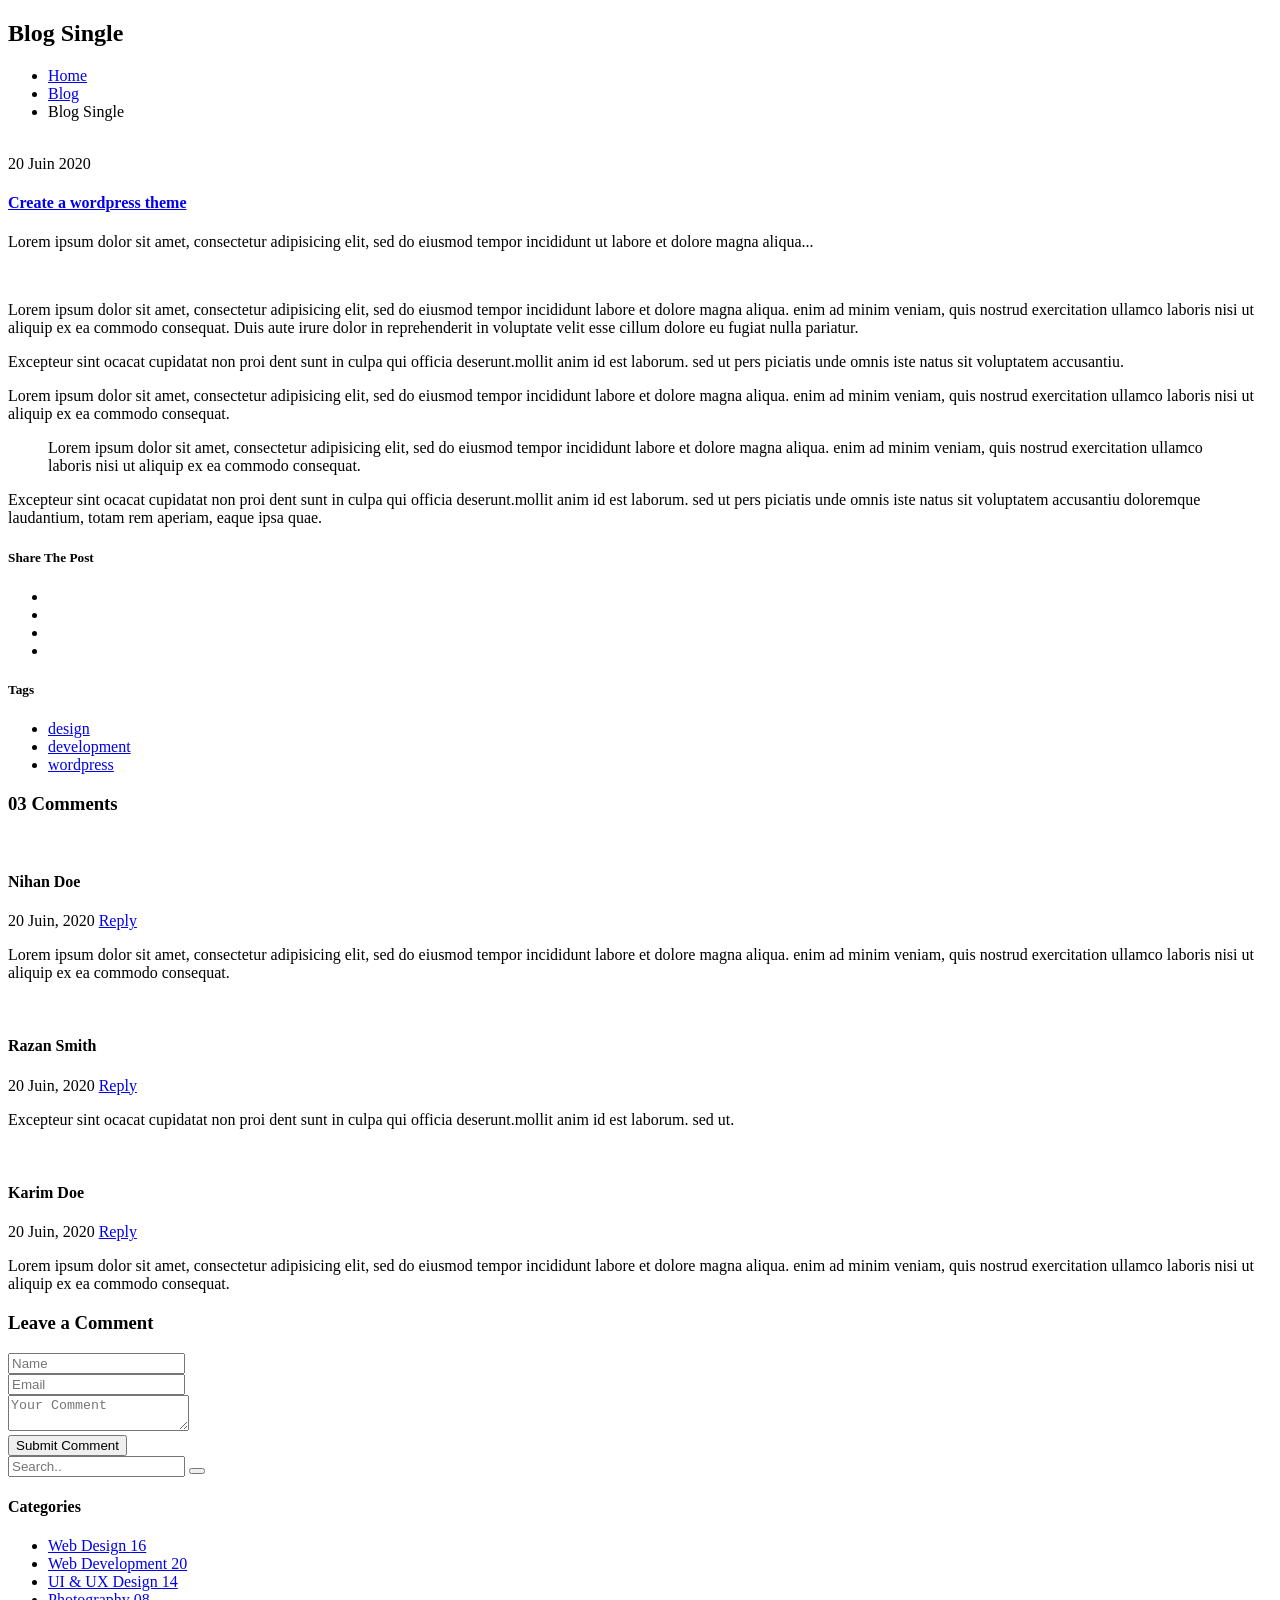
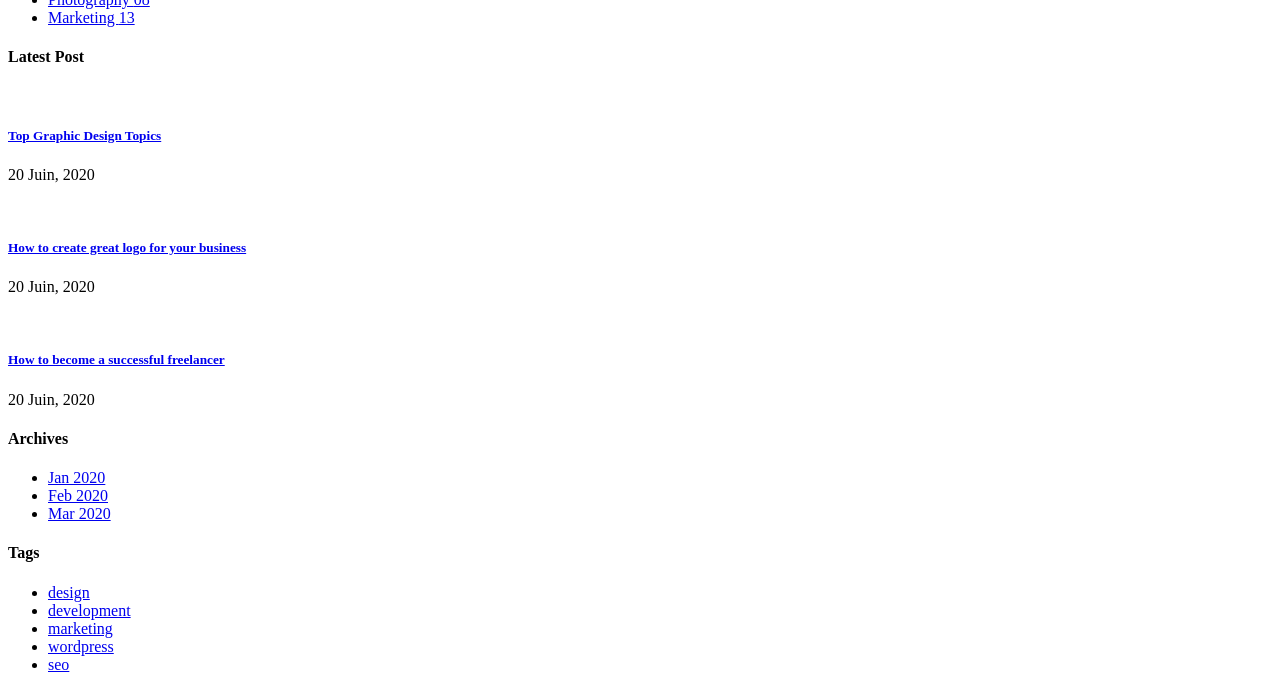
==== blog-single.html @ a95a56e6 "Add files via upload" ====
﻿<!DOCTYPE html>
<html lang="en">
    <head>
        <meta charset="utf-8">
        <meta http-equiv="X-UA-Compatible" content="IE=edge">
        <meta name="viewport" content="width=device-width, initial-scale=1">
        <meta name="description" content="Euzan - Creative Portfolio Template">
        <meta name="keywords" content="Html, Css, jQuery, JavaScript, Euzan, responsive, onepage, personal, Portfolio, design, creative, template">
        
        <!-- Title -->
        <title>Euzan - Creative Portfolio Template</title>
        <!-- Favicon --> 
        <link rel="icon" href="images/icon.png">
        <!-- Google Fonts -->
        <link rel="stylesheet" href="css?family=Open+Sans:400,600,700">
        <link rel="stylesheet" href="css-1?family=Poppins:400,500,600,700,800">
                
        <!-- Font Awesome Css -->
        <link rel="stylesheet" href="css%20%281%29/vendor/font-awesome.min.css">
		<!-- Flaticon -->
        <link rel="stylesheet" href="fonts/flaticon.css">
        <!-- Bootstrap 4 Css -->
        <link rel="stylesheet" href="css%20%281%29/vendor/bootstrap.min.css">
        <!-- Main Style Css -->
        <link rel="stylesheet" href="css%20%281%29/main/homepages.css">
		<!-- Blog Details Style Css -->
        <link rel="stylesheet" href="css%20%281%29/main/blogdetails.css">
        
        <!--[if lt IE 9]>
        <script src="js/html5shiv.min.js"></script>
        <script src="js/respond.min.js"></script>
        <![endif]-->
       
    </head>
    <body>
        
        <!-- ========== Start Loading ========== -->
        
        <div class="preloader">
            <div class="loading-inner"></div>
        </div>

        <!-- ========== End Loading ========== -->
        
        <!-- ========== Start Page Title ========== -->

        <div class="page-title" id="page-title">
		    <div class="overlay">
				<div class="container">
					<div class="content">
						<h2>Blog Single</h2>
						<ul class="list-unstyled">
							<li><a href="index.html">Home</a></li>
							<li class="two"><a href="blog.html">Blog</a></li>
							<li>Blog Single</li>
						</ul>
					</div>
				</div>
			</div>
        </div>

        <!-- ========== End Page Title ========== -->
		
		<!-- ========== Start Blog single ========== -->
        
        <div class="blog" id="blog">
            <div class="container">
				<div class="row">
					<div class="col-lg-8 col-sm-12">
						<div class="blog-single">
							<div class="post">
								<!-- Post Image -->
								<div class="post-img">
									<img src="images/blog/1.jpg" class="img-fluid" alt="">
								</div>
								<!-- Post Content -->
								<div class="post-content">
									<div class="post-date">20 Juin 2020</div>
									<div class="post-title">
										<a href="blog-single.html" target="_blank"><h4>Create a wordpress theme</h4></a>
									</div>
									<div class="post-text">
										<p>Lorem ipsum dolor sit amet, consectetur adipisicing elit, sed do eiusmod tempor incididunt ut labore et dolore magna aliqua...</p>
									</div>
									<div class="more-details">
										<div class="row">
											<div class="col-sm-6 col-xs-12">
												<div class="image">
													<img src="images/blog/5.jpg" class="img-fluid" alt="">
												</div>
											</div>
											<div class="col-sm-6 col-xs-12">
												<p>Lorem ipsum dolor sit amet, consectetur adipisicing elit, sed do eiusmod tempor incididunt labore et dolore magna aliqua. enim ad minim veniam, quis nostrud exercitation ullamco laboris nisi ut aliquip ex ea commodo consequat. Duis aute irure dolor in reprehenderit in voluptate velit esse cillum dolore eu fugiat nulla pariatur.</p>
												<p>Excepteur sint ocacat cupidatat non proi dent sunt in culpa qui officia deserunt.mollit anim id est laborum. sed ut pers piciatis unde omnis iste natus sit voluptatem accusantiu.</p>
											</div>
										</div>
										<p>Lorem ipsum dolor sit amet, consectetur adipisicing elit, sed do eiusmod tempor incididunt labore et dolore magna aliqua. enim ad minim veniam, quis nostrud exercitation ullamco laboris nisi ut aliquip ex ea commodo consequat.</p>
										<blockquote>
											<i class="fa fa-quote-right"></i>
											<p>Lorem ipsum dolor sit amet, consectetur adipisicing elit, sed do eiusmod tempor incididunt labore et dolore magna aliqua. enim ad minim veniam, quis nostrud exercitation ullamco laboris nisi ut aliquip ex ea commodo consequat.</p>
										</blockquote>
										<p>Excepteur sint ocacat cupidatat non proi dent sunt in culpa qui officia deserunt.mollit anim id est laborum. sed ut pers piciatis unde omnis iste natus sit voluptatem accusantiu doloremque laudantium, totam rem aperiam, eaque ipsa quae.</p>
									</div>
									<div class="post-footer">
										<div class="post-share">
											<h5>Share The Post</h5>
											<ul class="list-unstyled social-media">
												<li><a href="#"><i class="fa fa-facebook"></i></a></li>
												<li><a href="#"><i class="fa fa-twitter"></i></a></li>
												<li><a href="#"><i class="fa fa-google-plus"></i></a></li>
												<li><a href="#"><i class="fa fa-behance"></i></a></li>
											</ul>
										</div>
										<div class="post-tags">
											<h5>Tags</h5>
											<ul class="tags-list list-unstyled">
												<li>
													<a href="#">design</a>
												</li>
												<li>
													<a href="#">development</a>
												</li>
												<li>
													<a href="#">wordpress</a>
												</li>
											</ul>
										</div>
									</div>
									<div class="post-comments">
										<h3>03 Comments</h3>
										<div class="post-comment">
											<div class="row">
												<div class="col-sm-2">
													<div class="comment-image">
														<img src="images/comments/1.jpg" class="img-fluid" alt="">
													</div>
												</div>
												<div class="col-sm-10">
													<h4>Nihan Doe</h4>
													<span>20 Juin, 2020</span>
													<a class="reply-btn" href="#"><i class="fa fa-reply"></i>Reply</a>
													<p>Lorem ipsum dolor sit amet, consectetur adipisicing elit, sed do eiusmod tempor incididunt labore et dolore magna aliqua. enim ad minim veniam, quis nostrud exercitation ullamco laboris nisi ut aliquip ex ea commodo consequat.</p>
												</div>
											</div>
										</div>
										<div class="post-comment reply">
											<div class="row">
												<div class="col-sm-2">
													<div class="comment-image">
														<img src="images/comments/2.jpg" class="img-fluid" alt="">
													</div>
												</div>
												<div class="col-sm-10">
													<h4>Razan Smith</h4>
													<span>20 Juin, 2020</span>
													<a class="reply-btn" href="#"><i class="fa fa-reply"></i>Reply</a>
													<p>Excepteur sint ocacat cupidatat non proi dent sunt in culpa qui officia deserunt.mollit anim id est laborum. sed ut.</p>
												</div>
											</div>
										</div>
										<div class="post-comment">
											<div class="row">
												<div class="col-sm-2">
													<div class="comment-image">
														<img src="images/comments/3.jpg" class="img-fluid" alt="">
													</div>
												</div>
												<div class="col-sm-10">
													<h4>Karim Doe</h4>
													<span>20 Juin, 2020</span>
													<a class="reply-btn" href="#"><i class="fa fa-reply"></i>Reply</a>
													<p>Lorem ipsum dolor sit amet, consectetur adipisicing elit, sed do eiusmod tempor incididunt labore et dolore magna aliqua. enim ad minim veniam, quis nostrud exercitation ullamco laboris nisi ut aliquip ex ea commodo consequat.</p>
												</div>
											</div>
										</div>
									</div>
									<div class="post-form">
										<h3>Leave a Comment</h3>
										<form action="#" method="post">
											<div class="row">
												<div class="col-sm-6 col-xs-12">
													<div class="form-group">
														<input type="text" class="form-control" name="name" placeholder="Name" required="">
													</div>
												</div>
												<div class="col-sm-6 col-xs-12">
													<div class="form-group">
														<input type="email" class="form-control" name="email" placeholder="Email" required="">
													</div>
												</div>
												<div class="col-sm-12 col-xs-12">
													<div class="form-group">
														<textarea class="form-control" name="message" placeholder="Your Comment" required=""></textarea>
													</div>
												</div>
												<div class="col-sm-12 col-xs-12">
													<button class="main-btn" type="submit" name="comment">Submit Comment</button>
												</div>
											</div>
										</form>
									</div>
								</div>
							</div>
						</div>
					</div>
					<div class="col-lg-4 col-sm-12">
						<div class="blog-sidebar">
							<div class="sidebar-search">
								<form action="#" method="post">
									<div class="form-group">
										<input type="search" class="form-control" name="search-field" placeholder="Search.." required="">
										<button class="search-btn" type="submit"><i class="fa fa-search"></i></button>
									</div>
								</form>
							</div>
							<div class="sidebar-categories">
								<h4>Categories</h4>
								<ul class="categories-list list-unstyled">
									<li>
										<a href="#">Web Design <span>16</span></a>
									</li>
									<li>
										<a href="#">Web Development <span>20</span></a>
									</li>
									<li>
										<a href="#">UI &amp; UX Design <span>14</span></a>
									</li>
									<li>
										<a href="#">Photography <span>08</span></a>
									</li>
									<li>
										<a href="#">Marketing <span>13</span></a>
									</li>
								</ul>
							</div>
							<div class="sidebar-posts">
								<h4>Latest Post</h4>
								<div class="post-inner">
									<div class="post-image">
										<img class="img-fluid" src="images/blog/2.jpg" alt="">
									</div>
									<div class="post-info">
										<h5><a href="#">Top Graphic Design Topics</a></h5>
										<p>20 Juin, 2020</p>
									</div>
								</div>
								<div class="post-inner">
									<div class="post-image">
										<img class="img-fluid" src="images/blog/3.jpg" alt="">
									</div>
									<div class="post-info">
										<h5><a href="#">How to create great logo for your business</a></h5>
										<p>20 Juin, 2020</p>
									</div>
								</div>
								<div class="post-inner">
									<div class="post-image">
										<img class="img-fluid" src="images/blog/4.jpg" alt="">
									</div>
									<div class="post-info">
										<h5><a href="#">How to become a successful freelancer</a></h5>
										<p>20 Juin, 2020</p>
									</div>
								</div>
							</div>
							<div class="sidebar-archives">
								<h4>Archives</h4>
								<ul class="archives-list list-unstyled">
									<li>
										<a href="#">Jan 2020</a>
									</li>
									<li>
										<a href="#">Feb 2020</a>
									</li>
									<li>
										<a href="#">Mar 2020</a>
									</li>
								</ul>
							</div>
							<div class="sidebar-tags">
								<h4>Tags</h4>
								<ul class="tags-list list-unstyled">
									<li>
										<a href="#">design</a>
									</li>
									<li>
										<a href="#">development</a>
									</li>
									<li>
										<a href="#">marketing</a>
									</li>
									<li>
										<a href="#">wordpress</a>
									</li>
									<li>
										<a href="#">seo</a>
									</li>
								</ul>
							</div>
						</div>
					</div>
				</div>
            </div>
        </div>
        
        <!-- ========== End Blog single ========== -->
        
        <!-- ========== Js ========== -->

        <!-- jQuery -->
        <script src="js/jquery-3.2.1.min.js"></script>
        <!-- Popper Js  -->
    	<script src="js/popper.min.js"></script>
        <!-- Bootstrap 4 Js -->
        <script src="js/bootstrap.min.js"></script>
        <!-- Custom Js -->
        <script src="js/custom.js"></script>
    </body>
</html>
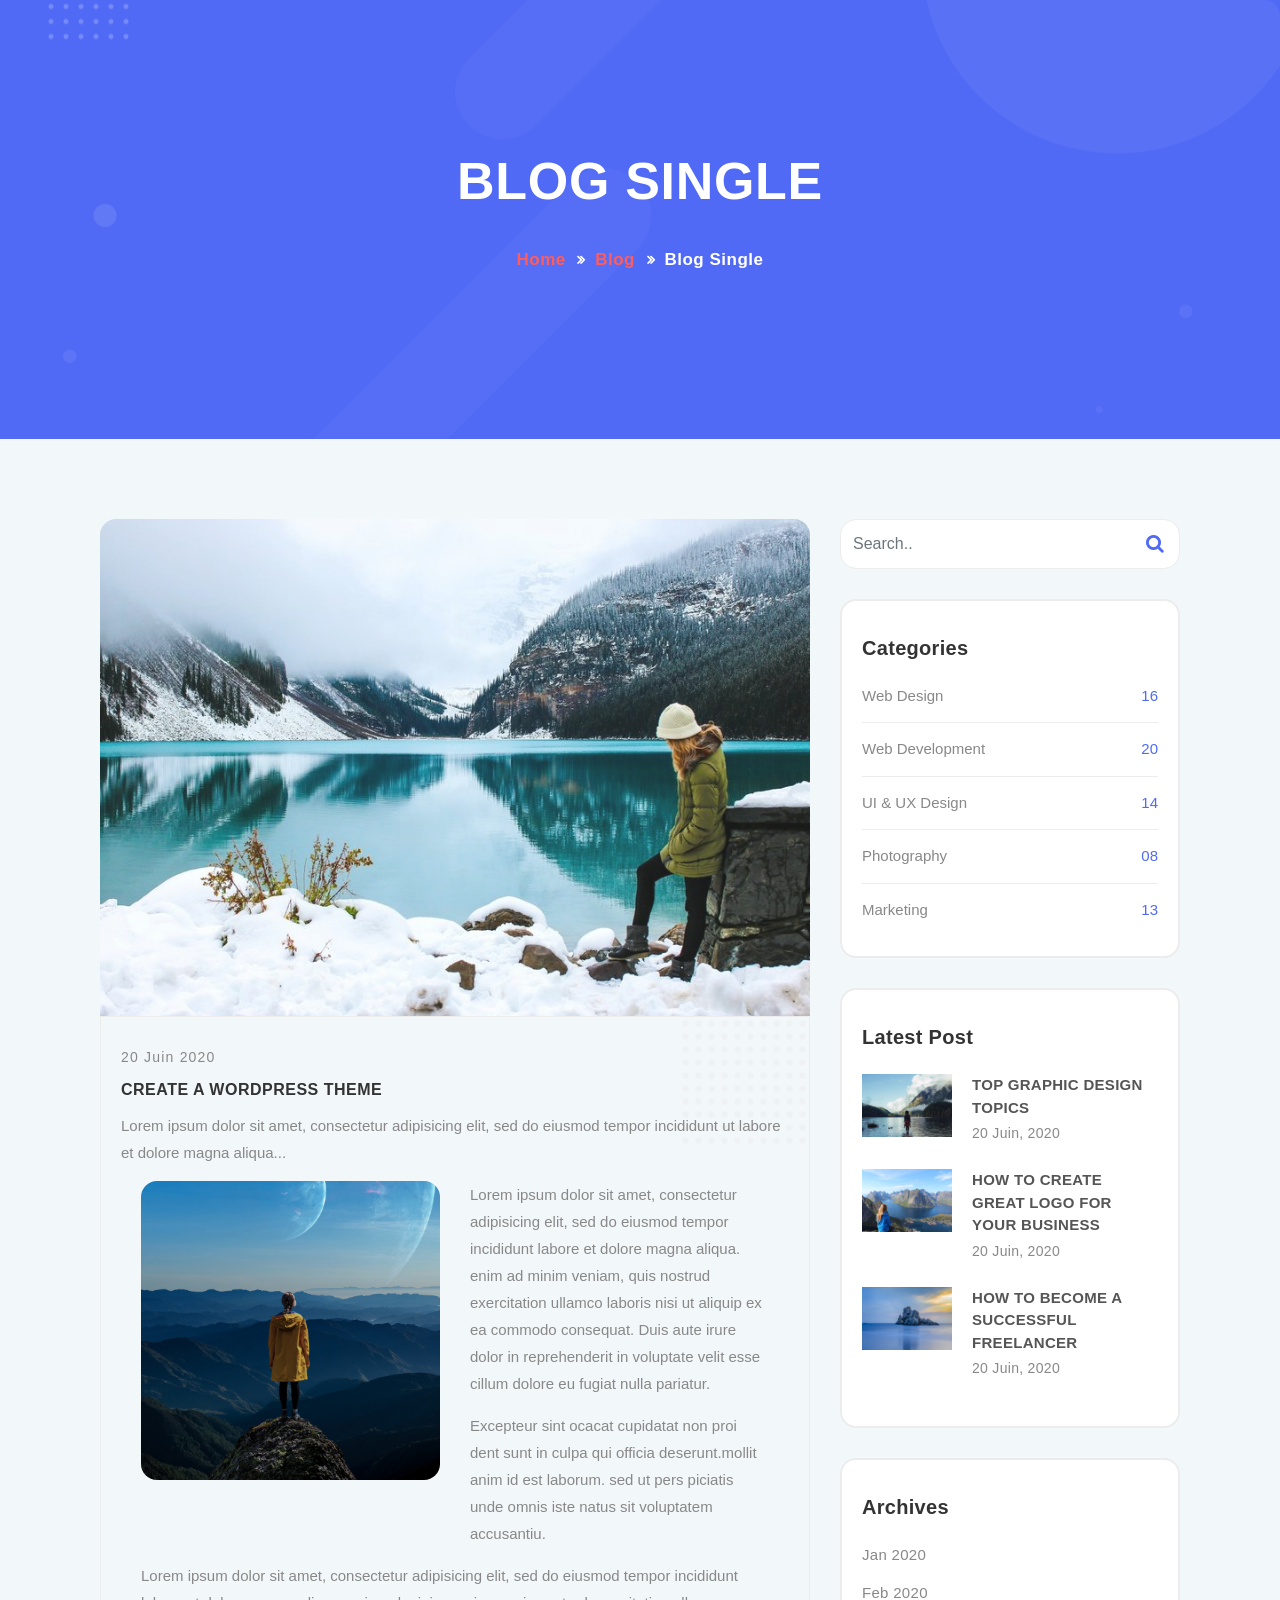
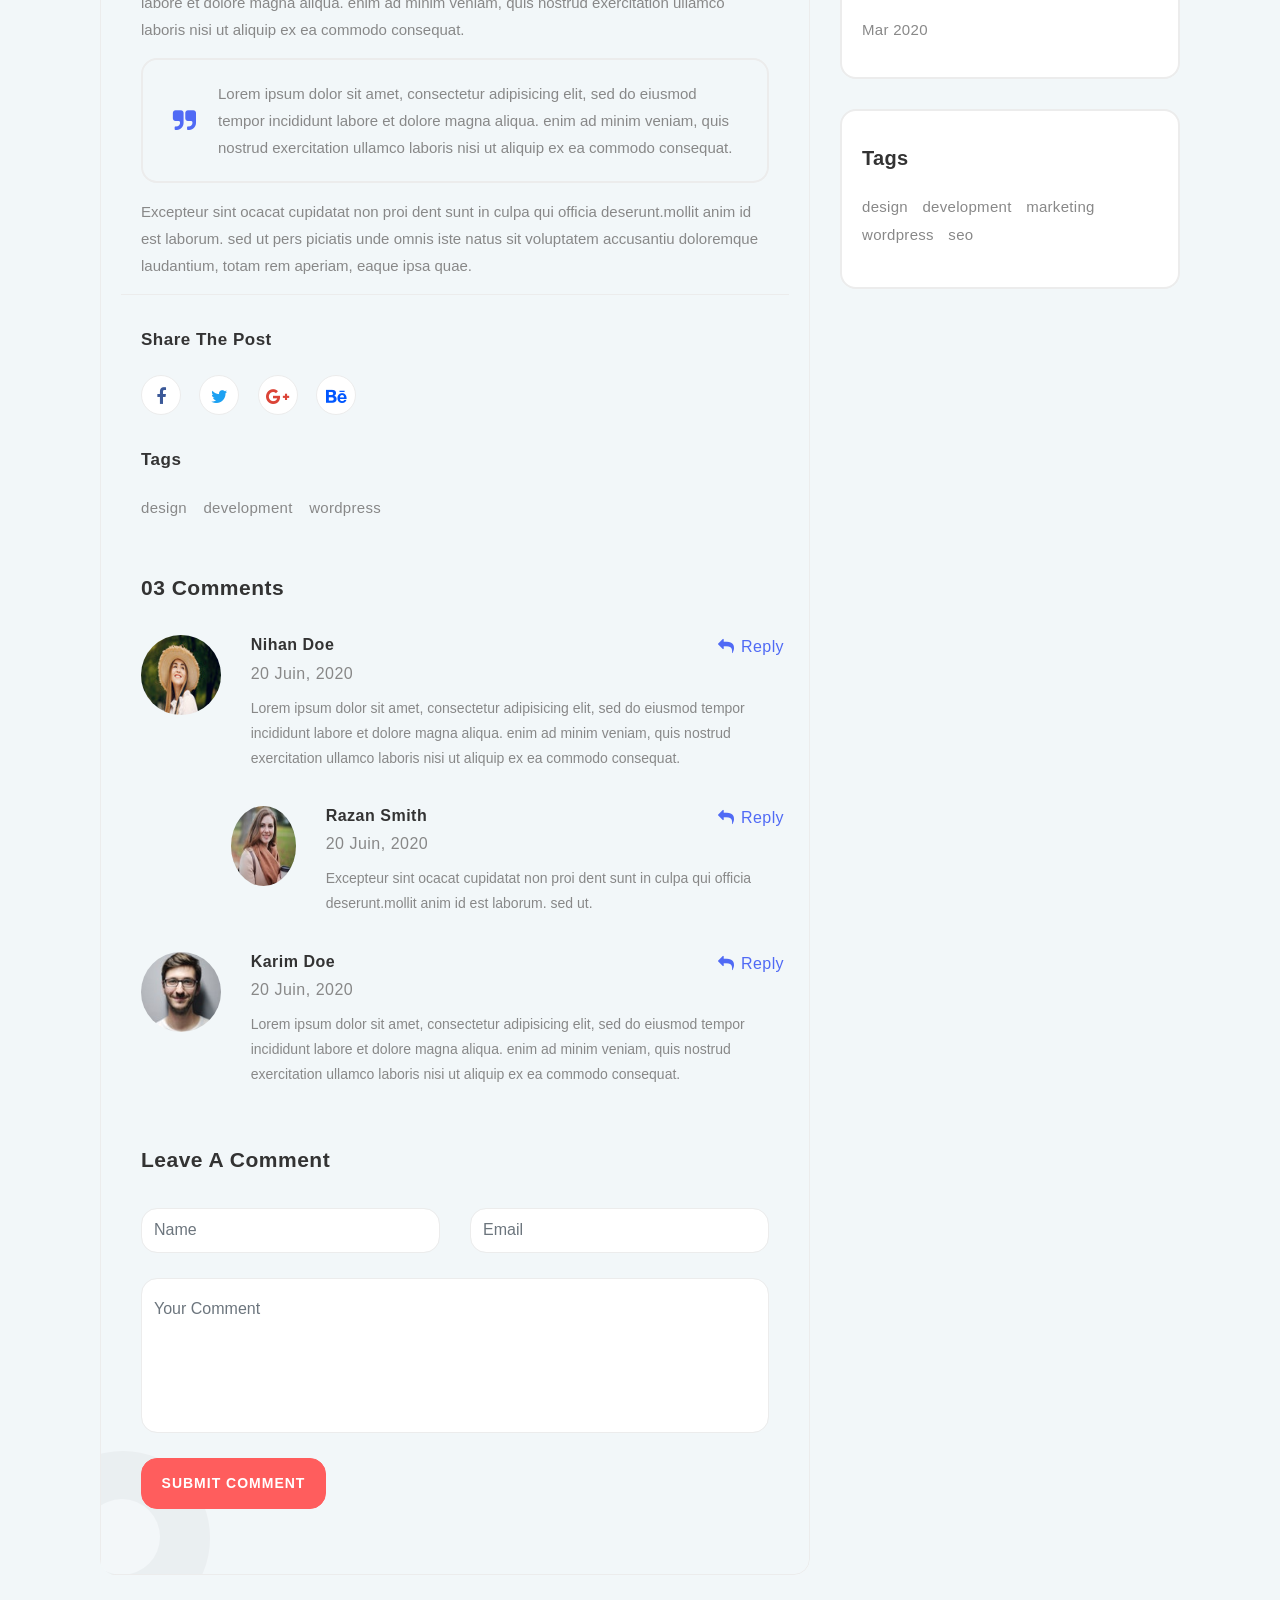
==== commit 9d6ed183: "Standardize CSS folder names and update HTML stylesheet paths Agent-Logs-Url: https://github.com/Ina" ====
--- a/blog-single.html
+++ b/blog-single.html
@@ -12,19 +12,19 @@
         <!-- Favicon --> 
         <link rel="icon" href="images/icon.png">
         <!-- Google Fonts -->
-        <link rel="stylesheet" href="css?family=Open+Sans:400,600,700">
-        <link rel="stylesheet" href="css-1?family=Poppins:400,500,600,700,800">
+        <link rel="stylesheet" href="css/open-sans.css">
+        <link rel="stylesheet" href="css/poppins.css">
                 
         <!-- Font Awesome Css -->
-        <link rel="stylesheet" href="css%20%281%29/vendor/font-awesome.min.css">
+        <link rel="stylesheet" href="css/vendor/font-awesome.min.css">
 		<!-- Flaticon -->
         <link rel="stylesheet" href="fonts/flaticon.css">
         <!-- Bootstrap 4 Css -->
-        <link rel="stylesheet" href="css%20%281%29/vendor/bootstrap.min.css">
+        <link rel="stylesheet" href="css/vendor/bootstrap.min.css">
         <!-- Main Style Css -->
-        <link rel="stylesheet" href="css%20%281%29/main/homepages.css">
+        <link rel="stylesheet" href="css/main/homepages.css">
 		<!-- Blog Details Style Css -->
-        <link rel="stylesheet" href="css%20%281%29/main/blogdetails.css">
+        <link rel="stylesheet" href="css/main/blogdetails.css">
         
         <!--[if lt IE 9]>
         <script src="js/html5shiv.min.js"></script>
--- a/css/open-sans.css
+++ b/css/open-sans.css
@@ -0,0 +1,21 @@
+﻿@font-face {
+  font-family: 'Open Sans';
+  font-style: normal;
+  font-weight: 400;
+  font-stretch: normal;
+  src: url(s/opensans/v44/memSYaGs126MiZpBA-UvWbX2vVnXBbObj2OVZyOOSr4dVJWUgsjZ0B4gaVc.ttf) format('truetype');
+}
+@font-face {
+  font-family: 'Open Sans';
+  font-style: normal;
+  font-weight: 600;
+  font-stretch: normal;
+  src: url(s/opensans/v44/memSYaGs126MiZpBA-UvWbX2vVnXBbObj2OVZyOOSr4dVJWUgsgH1x4gaVc.ttf) format('truetype');
+}
+@font-face {
+  font-family: 'Open Sans';
+  font-style: normal;
+  font-weight: 700;
+  font-stretch: normal;
+  src: url(s/opensans/v44/memSYaGs126MiZpBA-UvWbX2vVnXBbObj2OVZyOOSr4dVJWUgsg-1x4gaVc.ttf) format('truetype');
+}
--- a/css/poppins.css
+++ b/css/poppins.css
@@ -0,0 +1,30 @@
+﻿@font-face {
+  font-family: 'Poppins';
+  font-style: normal;
+  font-weight: 400;
+  src: url(s/poppins/v24/pxiEyp8kv8JHgFVrJJfedw.ttf) format('truetype');
+}
+@font-face {
+  font-family: 'Poppins';
+  font-style: normal;
+  font-weight: 500;
+  src: url(s/poppins/v24/pxiByp8kv8JHgFVrLGT9Z1xlEA.ttf) format('truetype');
+}
+@font-face {
+  font-family: 'Poppins';
+  font-style: normal;
+  font-weight: 600;
+  src: url(s/poppins/v24/pxiByp8kv8JHgFVrLEj6Z1xlEA.ttf) format('truetype');
+}
+@font-face {
+  font-family: 'Poppins';
+  font-style: normal;
+  font-weight: 700;
+  src: url(s/poppins/v24/pxiByp8kv8JHgFVrLCz7Z1xlEA.ttf) format('truetype');
+}
+@font-face {
+  font-family: 'Poppins';
+  font-style: normal;
+  font-weight: 800;
+  src: url(s/poppins/v24/pxiByp8kv8JHgFVrLDD4Z1xlEA.ttf) format('truetype');
+}
--- a/fonts/flaticon.css
+++ b/fonts/flaticon.css
@@ -0,0 +1,50 @@
+	/*
+  	Flaticon icon font: Flaticon
+  	Creation date: 24/06/2020 13:53
+  	*/
+
+@font-face {
+  font-family: "Flaticon";
+  src: url("Flaticon.eot");
+  src: url("Flaticon-1.eot") format("embedded-opentype"),
+       url("Flaticon.woff2") format("woff2"),
+       url("Flaticon.woff") format("woff"),
+       url("Flaticon.ttf") format("truetype"),
+       url("Flaticon.svg") format("svg");
+  font-weight: normal;
+  font-style: normal;
+}
+
+@media screen and (-webkit-min-device-pixel-ratio:0) {
+  @font-face {
+    font-family: "Flaticon";
+    src: url("Flaticon.svg") format("svg");
+  }
+}
+
+[class^="flaticon-"]:before, [class*=" flaticon-"]:before,
+[class^="flaticon-"]:after, [class*=" flaticon-"]:after {   
+  font-family: Flaticon;
+        font-size: 20px;
+font-style: normal;
+margin-left: 20px;
+}
+
+.flaticon-idea:before { content: "\f100"; }
+.flaticon-coding:before { content: "\f101"; }
+.flaticon-analysis:before { content: "\f102"; }
+.flaticon-technical-support:before { content: "\f103"; }
+.flaticon-ux:before { content: "\f104"; }
+.flaticon-user-experience:before { content: "\f105"; }
+.flaticon-web:before { content: "\f106"; }
+.flaticon-homepage:before { content: "\f107"; }
+.flaticon-user:before { content: "\f108"; }
+.flaticon-leaf:before { content: "\f109"; }
+.flaticon-squares:before { content: "\f10a"; }
+.flaticon-blogging:before { content: "\f10b"; }
+.flaticon-headphones:before { content: "\f10c"; }
+.flaticon-coding-1:before { content: "\f10d"; }
+.flaticon-feedback:before { content: "\f10e"; }
+.flaticon-customer:before { content: "\f10f"; }
+.flaticon-time:before { content: "\f110"; }
+.flaticon-chat:before { content: "\f111"; }
--- a/css/main/homepages.css
+++ b/css/main/homepages.css
@@ -0,0 +1,2501 @@
+/*-----------------------------------------------------------------
+Template Name  : Euzan - Creative Portfolio Template
+Author         : HasnaaDesign
+Version        : 1.0
+Primary Use    : Personal, Porfolio
+-----------------------------------------------------------------*/
+/*-----------------------------------------------------------------
+Table Of Contents
+--------------------------------
+ 1. Global Styles
+ 2. Loading
+ 3. Navbar
+ 4. Home 
+ 5. About Me
+ 6. Services
+ 7. Fun Facts
+ 8. Pricing
+ 9. Testimonials
+ 10. Resume
+ 11. Skills
+ 12. Portfolio
+ 13. Blog
+ 14. Contact
+-----------------------------------------------------------------*/
+/* --------------------------------------
+   1. Global Styles
+-----------------------------------------*/
+* {
+  -webkit-transition: all .4s ease-in-out;
+  -moz-transition: all .4s ease-in-out;
+  -o-transition: all .4s ease-in-out;
+  -ms-transition: all .4s ease-in-out;
+  transition: all .4s ease-in-out;
+}
+
+*, *:after, *:before {
+  -webkit-box-sizing: border-box;
+  -moz-box-sizing: border-box;
+  box-sizing: border-box;
+}
+
+body {
+  font-family: 'Open Sans', sans-serif;
+  background-color: #f2f7f9;
+  overflow: hidden;
+}
+
+h1, h2, h3, h4, h5, h6 {
+  font-family: 'Poppins', sans-serif;
+  margin: 0;
+  padding: 0;
+}
+
+a,
+a:hover,
+a:focus,
+a:active {
+  color: #fff;
+  text-decoration: none;
+}
+
+/*=========== Typography ============*/
+h1 {
+  font-size: 60px;
+  font-weight: 800;
+}
+
+h2 {
+  font-size: 50px;
+  font-weight: 600;
+}
+
+h3 {
+  font-size: 30px;
+  font-weight: 600;
+}
+
+h4 {
+  font-size: 18px;
+  font-weight: 400;
+}
+
+h5 {
+  font-size: 16px;
+  font-weight: 400;
+}
+
+h6 {
+  font-size: 15px;
+  font-weight: 400;
+}
+
+/*=========== My Classes ============*/
+.container {
+  padding-left: 30px;
+  padding-right: 30px;
+}
+
+.no-padding {
+  padding: 0;
+}
+
+.main-content {
+  position: relative;
+  margin-left: 340px;
+  margin-right: 48px;
+  margin-top: 48px;
+  height: calc(100vh - 96px) !important;
+  overflow: hidden;
+  border-radius: 16px;
+}
+@media (min-width: 768px) and (max-width: 991.98px) {
+  .main-content {
+    margin-left: 15px;
+    margin-right: 15px;
+    margin-top: 15px;
+    height: calc(100vh - 101px) !important;
+  }
+}
+@media (max-width: 767.98px) {
+  .main-content {
+    margin-left: 15px;
+    margin-right: 15px;
+    margin-top: 15px;
+    height: calc(100vh - 101px) !important;
+  }
+}
+.main-content.push {
+  -webkit-transform: translateX(307px);
+  -mz-transform: translateX(307px);
+  -o-transform: translateX(307px);
+  -ms-transform: translateX(307px);
+  transform: translateX(307px);
+}
+
+.subpages {
+  overflow: hidden;
+  -webkit-perspective: 1500px;
+  -mz-perspective: 1500px;
+  -o-perspective: 1500px;
+  -ms-perspective: 1500px;
+  perspective: 1500px;
+  -webkit-backface-visibility: hidden;
+  -mz-backface-visibility: hidden;
+  -o-backface-visibility: hidden;
+  -ms-backface-visibility: hidden;
+  backface-visibility: hidden;
+}
+
+.pt-page {
+  position: absolute;
+  top: auto;
+  left: 0;
+  right: 0;
+  width: 100%;
+  height: 0;
+  opacity: 0;
+  padding: 0;
+  margin: 0 auto;
+  overflow: auto !important;
+  visibility: hidden;
+  -webkit-transform: translate3d(0, 0, 0);
+  -mz-transform: translate3d(0, 0, 0);
+  -o-transform: translate3d(0, 0, 0);
+  -ms-transform: translate3d(0, 0, 0);
+  transform: translate3d(0, 0, 0);
+  overflow: -moz-scrollbars-none;
+  -ms-overflow-style: none;
+}
+
+.no-js .pt-page {
+  position: relative;
+}
+
+.pt-page-content {
+  position: absolute;
+  width: 100%;
+}
+
+.pt-page-current,
+.no-js .pt-page {
+  visibility: visible;
+  z-index: 90;
+  opacity: 1;
+  overflow: visible;
+  height: calc(100vh - 96px);
+}
+@media (min-width: 768px) and (max-width: 991.98px) {
+  .pt-page-current,
+  .no-js .pt-page {
+    height: calc(100vh - 101px) !important;
+  }
+}
+@media (max-width: 767.98px) {
+  .pt-page-current,
+  .no-js .pt-page {
+    height: calc(100vh - 101px) !important;
+  }
+}
+
+.pt-page.pt-page-current {
+  display: block;
+}
+
+.no-js .pt-page * {
+  height: 100%;
+}
+
+.area-bg {
+  background: #fff;
+}
+
+.area-bg::-webkit-scrollbar {
+  width: 5px;
+  height: 15px;
+}
+
+.area-bg::-webkit-scrollbar-track {
+  border-radius: 20px;
+}
+
+.area-bg::-webkit-scrollbar-thumb {
+  border-radius: 10px;
+  background: #ff5d5d;
+}
+
+.bg-bubbles {
+  position: absolute;
+  top: 0;
+  left: 0;
+  width: 100%;
+  height: 100%;
+  z-index: -1;
+}
+@media (max-width: 767.98px) {
+  .bg-bubbles {
+    display: none;
+  }
+}
+.bg-bubbles li {
+  position: absolute;
+  list-style: none;
+  display: block;
+  width: 80px;
+  height: 80px;
+  background-color: rgba(88, 113, 245, 0.07);
+  bottom: -320px;
+  -webkit-animation: square 50s infinite;
+  animation: square 50s infinite;
+  -webkit-transition-timing-function: linear;
+  transition-timing-function: linear;
+  border-radius: 16px;
+}
+.bg-bubbles li:nth-child(1) {
+  left: 10%;
+}
+.bg-bubbles li:nth-child(2) {
+  left: 20%;
+  width: 160px;
+  height: 160px;
+  -webkit-animation-delay: 2s;
+  animation-delay: 2s;
+  -webkit-animation-duration: 34s;
+  animation-duration: 34s;
+}
+.bg-bubbles li:nth-child(3) {
+  left: 25%;
+  -webkit-animation-delay: 4s;
+  animation-delay: 4s;
+}
+.bg-bubbles li:nth-child(4) {
+  left: 40%;
+  width: 120px;
+  height: 120px;
+  -webkit-animation-duration: 44s;
+  animation-duration: 44s;
+}
+.bg-bubbles li:nth-child(5) {
+  left: 70%;
+}
+.bg-bubbles li:nth-child(6) {
+  left: 80%;
+  width: 240px;
+  height: 240px;
+  -webkit-animation-delay: 3s;
+  animation-delay: 3s;
+}
+.bg-bubbles li:nth-child(7) {
+  left: 32%;
+  width: 320px;
+  height: 320px;
+  -webkit-animation-delay: 7s;
+  animation-delay: 7s;
+}
+.bg-bubbles li:nth-child(8) {
+  left: 55%;
+  width: 40px;
+  height: 40px;
+  -webkit-animation-delay: 15s;
+  animation-delay: 15s;
+  -webkit-animation-duration: 80s;
+  animation-duration: 80s;
+}
+.bg-bubbles li:nth-child(9) {
+  left: 25%;
+  width: 20px;
+  height: 20px;
+  -webkit-animation-delay: 2s;
+  animation-delay: 2s;
+  -webkit-animation-duration: 80s;
+  animation-duration: 80s;
+}
+.bg-bubbles li .bg-bubbles li:nth-child(10) {
+  left: 90%;
+  width: 320px;
+  height: 320px;
+  -webkit-animation-delay: 22s;
+  animation-delay: 22s;
+}
+
+@-webkit-keyframes square {
+  0% {
+    -webkit-transform: translateY(0);
+    transform: translateY(0);
+  }
+  100% {
+    -webkit-transform: translateY(-1500px) rotate(600deg);
+    transform: translateY(-1500px) rotate(600deg);
+  }
+}
+@keyframes square {
+  0% {
+    -webkit-transform: translateY(0);
+    transform: translateY(0);
+  }
+  100% {
+    -webkit-transform: translateY(-1500px) rotate(600deg);
+    transform: translateY(-1500px) rotate(600deg);
+  }
+}
+.main-btn {
+  position: relative;
+  display: inline-block;
+  min-width: 174px;
+  color: #fff;
+  padding: 14px 0;
+  font-size: 14px;
+  font-weight: 600;
+  text-transform: uppercase;
+  letter-spacing: 1px;
+  text-align: center;
+  background: #ff5d5d;
+  border: 1px solid #ff5d5d;
+  border-radius: 16px;
+  outline: none;
+  -webkit-transition: all 0.4s ease-in-out;
+  -moz-transition: all 0.4s ease-in-out;
+  -ms-transition: all 0.4s ease-in-out;
+  -o-transition: all 0.4s ease-in-out;
+  transition: all 0.4s ease-in-out;
+}
+.main-btn:hover {
+  color: #fff;
+  background: #fb4b4b;
+  border: 1px solid #fb4b4b;
+}
+
+.custom-btn {
+  background: transparent;
+  border: 1px solid #fff;
+}
+
+.main-title {
+  margin-bottom: 75px;
+}
+.main-title h2 {
+  background-color: #506af5;
+  position: relative;
+  display: inline-block;
+  color: #fff;
+  font-weight: 800;
+  font-size: 35px;
+  line-height: 1;
+  letter-spacing: .7px;
+  border-radius: 0 6px;
+  text-transform: uppercase;
+}
+@media (max-width: 399.98px) {
+  .main-title h2 {
+    font-size: 25px;
+  }
+}
+.main-title h2:after, .main-title h2:before {
+  content: '';
+  display: block;
+  position: absolute;
+  bottom: -50%;
+  transform: translateY(-25%);
+  width: 30px;
+  height: 100%;
+  background-color: #8093f8;
+  pointer-events: none;
+}
+.main-title h2:after {
+  right: -18px;
+  z-index: -1;
+}
+.main-title h2:before {
+  bottom: auto;
+  top: -50%;
+  left: -15px;
+  transform: translateY(25%);
+  z-index: -1;
+}
+.main-title h2 span {
+  display: inline-block;
+  position: relative;
+  padding: 8px 25px;
+  text-decoration: none;
+}
+.main-title h2 span:after, .main-title h2 span:before {
+  content: " ";
+  display: block;
+  position: absolute;
+  width: 0;
+  height: 0;
+  bottom: -13px;
+  left: 1px;
+  pointer-events: none;
+  -webkit-mask: none;
+}
+.main-title h2 span:before {
+  bottom: auto;
+  top: -24%;
+  border-bottom: 12px solid #1639f2;
+  border-left: 14px solid transparent;
+}
+.main-title h2 span:after {
+  left: auto;
+  right: 0;
+  border-top: 13px solid #1639f2;
+  border-right: 13px solid transparent;
+}
+.main-title h3 {
+  position: relative;
+  display: inline-block;
+  color: #111;
+  font-size: 25px;
+  font-weight: 800;
+  letter-spacing: .4px;
+}
+@media (max-width: 399.98px) {
+  .main-title h3 {
+    font-size: 22px;
+  }
+}
+.main-title h3:before {
+  content: "";
+  position: absolute;
+  bottom: -12px;
+  left: 0;
+  width: 100%;
+  height: 1px;
+  background: transparent linear-gradient(to right, transparent, #506af5, transparent) repeat scroll 0 0;
+}
+.main-title h3:after {
+  content: '';
+  position: absolute;
+  bottom: -16px;
+  left: calc(50% - 4px);
+  width: 8px;
+  height: 8px;
+  border-radius: 50%;
+  background-color: #506af5;
+  -webkit-transition: all 1s cubic-bezier(0.47, 0, 0.745, 0.715);
+  transition: all 1s cubic-bezier(0.47, 0, 0.745, 0.715);
+  -webkit-animation: pulse2 1s infinite cubic-bezier(0.66, 0, 0, 1);
+  animation: pulse2 1s infinite cubic-bezier(0.66, 0, 0, 1);
+  -webkit-box-shadow: 0 0 0 0 #506af5;
+  box-shadow: 0 0 0 0 #506af5;
+}
+
+@-webkit-keyframes pulse2 {
+  to {
+    -webkit-box-shadow: 0 0 0 4px rgba(80, 106, 245, 0);
+    box-shadow: 0 0 0 4px rgba(80, 106, 245, 0);
+  }
+}
+@keyframes pulse2 {
+  to {
+    -webkit-box-shadow: 0 0 0 4px rgba(80, 106, 245, 0);
+    box-shadow: 0 0 0 4px rgba(80, 106, 245, 0);
+  }
+}
+/* --------------------------------------
+   2. Loading
+-----------------------------------------*/
+.preloader {
+  position: fixed;
+  top: 0;
+  left: 0;
+  width: 100%;
+  height: 100%;
+  background: #fff;
+  z-index: 999999;
+}
+.preloader .loading-inner {
+  position: absolute;
+  top: 50%;
+  left: 50%;
+  width: 100px;
+  height: 100px;
+  border-radius: 50%;
+  border: 1px solid transparent;
+  -webkit-transform: translate(-50%, -50%);
+  -moz-transform: translate(-50%, -50%);
+  -ms-transform: translate(-50%, -50%);
+  -o-transform: translate(-50%, -50%);
+  transform: translate(-50%, -50%);
+}
+.preloader .loading-inner:before, .preloader .loading-inner:after {
+  content: '';
+  position: absolute;
+  top: 0;
+  left: 0;
+  width: 100%;
+  height: 100%;
+  border: 2px solid #506af5;
+  border-radius: 50%;
+  animation: loading 2s linear infinite;
+  opacity: 0;
+}
+.preloader .loading-inner:before {
+  animation-delay: .5s;
+}
+
+@-webkit-keyframes loading {
+  0% {
+    -webkit-transform: scale(0);
+    -moz-transform: scale(0);
+    -ms-transform: scale(0);
+    -o-transform: scale(0);
+    transform: scale(0);
+    opacity: 0;
+  }
+  50% {
+    opacity: 1;
+  }
+  100% {
+    -webkit-transform: scale(1);
+    -moz-transform: scale(1);
+    -ms-transform: scale(1);
+    -o-transform: scale(1);
+    transform: scale(1);
+    opacity: 0;
+  }
+}
+@-moz-keyframes loading {
+  0% {
+    -webkit-transform: scale(0);
+    -moz-transform: scale(0);
+    -ms-transform: scale(0);
+    -o-transform: scale(0);
+    transform: scale(0);
+    opacity: 0;
+  }
+  50% {
+    opacity: 1;
+  }
+  100% {
+    -webkit-transform: scale(1);
+    -moz-transform: scale(1);
+    -ms-transform: scale(1);
+    -o-transform: scale(1);
+    transform: scale(1);
+    opacity: 0;
+  }
+}
+@keyframes loading {
+  0% {
+    -webkit-transform: scale(0);
+    -moz-transform: scale(0);
+    -ms-transform: scale(0);
+    -o-transform: scale(0);
+    transform: scale(0);
+    opacity: 0;
+  }
+  50% {
+    opacity: 1;
+  }
+  100% {
+    -webkit-transform: scale(1);
+    -moz-transform: scale(1);
+    -ms-transform: scale(1);
+    -o-transform: scale(1);
+    transform: scale(1);
+    opacity: 0;
+  }
+}
+/* --------------------------------------
+   3. Navbar
+-----------------------------------------*/
+.vertical-nav {
+  position: fixed;
+  top: 0;
+  left: 48px;
+  width: 270px;
+  height: calc(100vh - 96px);
+  margin-top: 48px;
+  background: #506af5;
+  border-radius: 16px;
+  z-index: 9999;
+  overflow: hidden;
+  overflow-y: auto;
+  padding: 25px 0;
+  -webkit-box-shadow: 0px 6px 15px 0px rgba(80, 106, 245, 0.2);
+  -mz-box-shadow: 0px 6px 15px 0px rgba(80, 106, 245, 0.2);
+  -o-box-shadow: 0px 6px 15px 0px rgba(80, 106, 245, 0.2);
+  -ms-box-shadow: 0px 6px 15px 0px rgba(80, 106, 245, 0.2);
+  box-shadow: 0px 6px 15px 0px rgba(80, 106, 245, 0.2);
+}
+@media (min-width: 768px) and (max-width: 991.98px) {
+  .vertical-nav {
+    left: -100%;
+    height: calc(100vh - 30px);
+    margin-top: 15px;
+  }
+}
+@media (max-width: 767.98px) {
+  .vertical-nav {
+    left: -100%;
+    height: calc(100vh - 30px);
+    margin-top: 15px;
+  }
+}
+.vertical-nav.menu-active {
+  left: 15px;
+}
+.vertical-nav img {
+  display: block;
+  margin: 0 25px;
+  border-radius: 50%;
+}
+.vertical-nav h2 {
+  color: #fff;
+  font-size: 24px;
+  font-weight: 600;
+  margin: 18px 0 3px;
+  padding: 0 25px;
+}
+.vertical-nav > p {
+  font-size: 15px;
+  color: #fff;
+  margin: 0;
+  padding: 0 25px;
+  padding-bottom: 30px;
+  border-bottom: 1px solid #5d75f5;
+}
+.vertical-nav .mini-menu ul {
+  margin: 0;
+}
+.vertical-nav .mini-menu > ul li {
+  display: block;
+  padding: 12px 25px;
+  border-top: 1px solid #4761e8;
+  border-bottom: 1px solid #5d75f5;
+  position: relative;
+}
+.vertical-nav .mini-menu > ul li:before {
+  content: '';
+  position: absolute;
+  top: 0;
+  left: -100%;
+  width: 50px;
+  height: 48px;
+  border-radius: 50%;
+  background: #ff5d5d;
+  -webkit-transition: all 0.6s ease-in-out;
+  -moz-transition: all 0.6s ease-in-out;
+  -ms-transition: all 0.6s ease-in-out;
+  -o-transition: all 0.6s ease-in-out;
+  transition: all 0.6s ease-in-out;
+}
+.vertical-nav .mini-menu > ul li.active:before {
+  left: -32px;
+  -webkit-transition: all 0.6s ease-in-out;
+  -moz-transition: all 0.6s ease-in-out;
+  -ms-transition: all 0.6s ease-in-out;
+  -o-transition: all 0.6s ease-in-out;
+  transition: all 0.6s ease-in-out;
+}
+.vertical-nav .mini-menu > ul li a {
+  display: block;
+  color: #fff;
+}
+.vertical-nav .mini-menu > ul li a i:before {
+  display: inline-block;
+  font-size: 15px;
+  color: #fff;
+  margin-left: 0;
+  margin-right: 11px;
+}
+.vertical-nav .line {
+  border-top: 1px solid #4761e8;
+}
+.vertical-nav .close-nav {
+  position: absolute;
+  top: 20px;
+  right: 20px;
+  width: 30px;
+  height: 30px;
+  line-height: 28px;
+  border: 1px solid #ff5d5d;
+  border-radius: 50%;
+  text-align: center;
+  color: #fff;
+  font-size: 14px;
+  display: none;
+  cursor: pointer;
+}
+@media (max-width: 575.98px) {
+  .vertical-nav .close-nav {
+    display: block;
+  }
+}
+.vertical-nav::-webkit-scrollbar {
+  width: 5px;
+  height: 15px;
+}
+.vertical-nav::-webkit-scrollbar-track {
+  border-radius: 20px;
+}
+.vertical-nav::-webkit-scrollbar-thumb {
+  border-radius: 10px;
+  background: #ff5d5d;
+}
+
+.mobile-menu {
+  background-color: #506af5;
+  height: 56px;
+  margin-top: 15px;
+  margin-left: 15px;
+  margin-right: 15px;
+  padding-left: 15px;
+  padding-right: 15px;
+  border-radius: 16px;
+  display: none;
+}
+@media (min-width: 768px) and (max-width: 991.98px) {
+  .mobile-menu {
+    display: block;
+  }
+}
+@media (max-width: 767.98px) {
+  .mobile-menu {
+    display: block;
+  }
+}
+.mobile-menu.push {
+  -webkit-transform: translateX(307px);
+  -mz-transform: translateX(307px);
+  -o-transform: translateX(307px);
+  -ms-transform: translateX(307px);
+  transform: translateX(307px);
+}
+.mobile-menu .toggle-menu {
+  background-color: transparent;
+  border: none;
+  cursor: pointer;
+  padding: 0;
+  margin: 0;
+  margin-top: 3px;
+}
+.mobile-menu .toggle-menu:focus {
+  outline: none;
+}
+.mobile-menu .toggle-menu .line {
+  fill: none;
+  stroke: #fff;
+  stroke-width: 6;
+  transition: stroke-dasharray 0.4s cubic-bezier(0.4, 0, 0.2, 1), stroke-dashoffset 0.4s cubic-bezier(0.4, 0, 0.2, 1);
+}
+.mobile-menu .toggle-menu .line1 {
+  stroke-dasharray: 60 207;
+  stroke-width: 6;
+}
+.mobile-menu .toggle-menu .line2 {
+  stroke-dasharray: 60 60;
+  stroke-width: 6;
+}
+.mobile-menu .toggle-menu .line3 {
+  stroke-dasharray: 60 207;
+  stroke-width: 6;
+}
+.mobile-menu .toggle-menu.opened .line1 {
+  stroke-dasharray: 90 207;
+  stroke-dashoffset: -134;
+  stroke-width: 6;
+}
+.mobile-menu .toggle-menu.opened .line2 {
+  stroke-dasharray: 1 60;
+  stroke-dashoffset: -30;
+  stroke-width: 6;
+}
+.mobile-menu .toggle-menu.opened .line3 {
+  stroke-dasharray: 90 207;
+  stroke-dashoffset: -134;
+  stroke-width: 6;
+}
+.mobile-menu .info-right {
+  float: right;
+  height: 56px;
+  overflow: hidden;
+  padding-top: 6px;
+  padding-bottom: 6px;
+  margin-right: 10px;
+}
+.mobile-menu .info-right img {
+  display: inline-block;
+  width: 44px;
+  height: 44px;
+  border-radius: 50%;
+}
+.mobile-menu .info-right .site-logo {
+  display: inline-block;
+  margin-left: 5px;
+  font-size: 24px;
+  font-weight: 600;
+  vertical-align: middle;
+  font-family: 'Poppins', sans-serif;
+}
+
+/* --------------------------------------
+   4. Home
+-----------------------------------------*/
+.home {
+  overflow: hidden;
+  background: #506af5;
+}
+.home:before {
+  content: '';
+  position: absolute;
+  top: 0;
+  left: 0;
+  width: 100%;
+  height: 100%;
+  background: url(../../images/main_bg.png) center center no-repeat;
+  background-size: cover;
+  border-radius: 16px;
+  z-index: 1;
+  opacity: .22;
+}
+.home .area-bg {
+  position: relative;
+  background: transparent;
+  height: 100%;
+}
+.home .home-intro {
+  position: relative;
+  z-index: 2;
+  max-width: 650px;
+  margin: auto;
+}
+@media (min-width: 992px) and (max-width: 1199.98px) {
+  .home .home-intro {
+    max-width: 600px;
+    padding-left: 2vw;
+  }
+}
+@media (min-width: 768px) and (max-width: 991.98px) {
+  .home .home-intro {
+    max-width: 600px;
+    padding-left: 2vw;
+  }
+}
+@media (max-width: 767.98px) {
+  .home .home-intro {
+    max-width: 600px;
+    padding-left: 2vw;
+  }
+}
+.home .home-intro .home-info {
+  width: 100%;
+}
+.home .home-intro .home-info h1 {
+  color: #ff5d5d;
+  font-size: 45px;
+  font-weight: 700;
+  margin: 0;
+  margin-bottom: 20px;
+  text-transform: uppercase;
+}
+@media (max-width: 575.98px) {
+  .home .home-intro .home-info h1 {
+    font-size: 40px;
+  }
+}
+@media (max-width: 399.98px) {
+  .home .home-intro .home-info h1 {
+    font-size: 35px;
+  }
+}
+.home .home-intro .home-info h1 span {
+  color: #fff;
+}
+.home .home-intro .home-info p {
+  color: #fff;
+  font-size: 15px;
+  line-height: 1.8;
+  font-weight: 400;
+  text-transform: capitalize;
+  letter-spacing: .5px;
+  margin: 0;
+  margin-bottom: 25px;
+}
+@media (max-width: 575.98px) {
+  .home .home-intro .home-info p {
+    font-size: 14px;
+  }
+}
+@media (max-width: 575.98px) {
+  .home .home-intro .home-info .main-btn {
+    margin-right: 10px;
+    margin-bottom: 10px;
+  }
+}
+.home .home-intro .home-info .custom-btn {
+  margin-left: 10px;
+}
+@media (max-width: 575.98px) {
+  .home .home-intro .home-info .custom-btn {
+    margin: 0;
+  }
+}
+
+/* --------------------------------------
+   5. About Me
+-----------------------------------------*/
+.about {
+  overflow: hidden;
+  overflow-y: auto;
+}
+.about .about-me {
+  position: relative;
+  padding-top: 60px;
+  color: #fff;
+}
+.about .about-me .main-title {
+  text-align: center;
+}
+.about .about-me .about-image {
+  border: 18px solid #fff;
+  -webkit-box-shadow: 0px 0px 25px 0px rgba(0, 0, 0, 0.12);
+  -mz-box-shadow: 0px 0px 25px 0px rgba(0, 0, 0, 0.12);
+  -o-box-shadow: 0px 0px 25px 0px rgba(0, 0, 0, 0.12);
+  -ms-box-shadow: 0px 0px 25px 0px rgba(0, 0, 0, 0.12);
+  box-shadow: 0px 0px 25px 0px rgba(0, 0, 0, 0.12);
+  border-radius: 50%;
+  overflow: hidden;
+}
+@media (max-width: 767.98px) {
+  .about .about-me .about-image {
+    width: 50%;
+    margin: auto;
+    margin-bottom: 20px;
+  }
+}
+@media (max-width: 399.98px) {
+  .about .about-me .about-image {
+    width: 87%;
+  }
+}
+.about .about-me .about-info h3 {
+  position: relative;
+  color: #333;
+  font-size: 25px;
+  font-weight: 800;
+  letter-spacing: .7px;
+  line-height: 1;
+  margin-bottom: 25px;
+}
+@media (max-width: 399.98px) {
+  .about .about-me .about-info h3 {
+    font-size: 23px;
+  }
+}
+.about .about-me .about-info > p {
+  color: #888;
+  font-size: 15px;
+  font-weight: 400;
+  line-height: 1.8;
+  margin-bottom: 0;
+}
+@media (max-width: 399.98px) {
+  .about .about-me .about-info > p {
+    font-size: 14px;
+  }
+}
+
+/* --------------------------------------
+   6. Services
+-----------------------------------------*/
+.services {
+  padding-top: 60px;
+}
+.services .main-title {
+  margin-bottom: 60px;
+}
+.services .service {
+  position: relative;
+  background: url("../../images/pattern1.png");
+  background-position: top right;
+  background-size: 95px;
+  background-repeat: no-repeat;
+  padding: 25px 18px;
+  border-radius: 4px;
+  margin-bottom: 30px;
+  border: 1px solid #ececec;
+  border-radius: 16px;
+  overflow: hidden;
+}
+.services .service:before {
+  content: '';
+  position: absolute;
+  width: 100%;
+  height: 100%;
+  top: 0;
+  left: 0;
+  background-color: #506af5;
+  -webkit-transition: -webkit-clip-path 0.56s cubic-bezier(0.77, 0, 0.175, 1);
+  transition: -webkit-clip-path 0.56s cubic-bezier(0.77, 0, 0.175, 1);
+  -o-transition: clip-path 0.56s cubic-bezier(0.77, 0, 0.175, 1);
+  transition: clip-path 0.56s cubic-bezier(0.77, 0, 0.175, 1);
+  transition: clip-path 0.56s cubic-bezier(0.77, 0, 0.175, 1), -webkit-clip-path 0.56s cubic-bezier(0.77, 0, 0.175, 1);
+  -webkit-clip-path: polygon(0 0, 100% 0, 100% 100%, 100% 0);
+  clip-path: polygon(0 0, 100% 0, 100% 100%, 100% 0);
+  z-index: -1;
+}
+.services .service:hover {
+  -webkit-box-shadow: 0px 6px 15px 0px rgba(80, 106, 245, 0.2);
+  -mz-box-shadow: 0px 6px 15px 0px rgba(80, 106, 245, 0.2);
+  -o-box-shadow: 0px 6px 15px 0px rgba(80, 106, 245, 0.2);
+  -ms-box-shadow: 0px 6px 15px 0px rgba(80, 106, 245, 0.2);
+  box-shadow: 0px 6px 15px 0px rgba(80, 106, 245, 0.2);
+}
+.services .service:hover:before {
+  -webkit-clip-path: polygon(0 0, 100% 0, 100% 100%, 0 100%);
+  clip-path: polygon(0 0, 100% 0, 100% 100%, 0 100%);
+}
+.services .service .service-icon i:before {
+  font-size: 45px;
+  color: #506af5;
+  opacity: .9;
+  margin-left: 0;
+}
+.services .service:hover .service-icon i:before {
+  color: #fff;
+}
+.services .service h4 {
+  position: relative;
+  z-index: 1;
+  display: inline-block;
+  color: #333;
+  font-size: 19px;
+  letter-spacing: 1px;
+  margin-bottom: 10px;
+  margin-top: 10px;
+  font-weight: 600;
+  text-transform: capitalize;
+}
+@media (max-width: 399.98px) {
+  .services .service h4 {
+    font-size: 18px;
+  }
+}
+.services .service:hover h4 {
+  color: #fff;
+}
+.services .service p {
+  position: relative;
+  z-index: 1;
+  line-height: 1.8;
+  margin-bottom: 0;
+  font-size: 15px;
+  font-weight: 400;
+  color: #888;
+}
+.services .service:hover p {
+  color: #fff;
+}
+
+/* --------------------------------------
+   7. Fun Facts
+-----------------------------------------*/
+.facts {
+  padding-top: 60px;
+}
+.facts .main-title {
+  margin-bottom: 60px;
+}
+.facts .facts-content {
+  position: relative;
+  background: url("../../images/pattern1.png");
+  background-position: top right;
+  background-size: 130px;
+  background-repeat: no-repeat;
+  border: 1px solid #ececec;
+  padding: 40px 20px;
+  border-radius: 16px;
+  overflow: hidden;
+}
+@media (min-width: 992px) and (max-width: 1199.98px) {
+  .facts .facts-content {
+    padding-bottom: 10px;
+  }
+}
+@media (min-width: 768px) and (max-width: 991.98px) {
+  .facts .facts-content {
+    padding-bottom: 10px;
+  }
+}
+@media (max-width: 767.98px) {
+  .facts .facts-content {
+    padding-bottom: 10px;
+  }
+}
+.facts .facts-content:before {
+  content: '';
+  position: absolute;
+  width: 76px;
+  height: 76px;
+  left: -17px;
+  bottom: -1px;
+  background: #f7f7f9;
+  opacity: .08;
+  z-index: -1;
+  border-radius: 50%;
+  -webkit-box-shadow: 1px 1px 0px 49px rgba(0, 0, 0, 0.4);
+  -mz-box-shadow: 1px 1px 0px 49px rgba(0, 0, 0, 0.4);
+  -o-box-shadow: 1px 1px 0px 49px rgba(0, 0, 0, 0.4);
+  -ms-box-shadow: 1px 1px 0px 49px rgba(0, 0, 0, 0.4);
+  box-shadow: 1px 1px 0px 49px rgba(0, 0, 0, 0.4);
+}
+.facts .facts-content .fact-item {
+  text-align: center;
+}
+@media (min-width: 992px) and (max-width: 1199.98px) {
+  .facts .facts-content .fact-item {
+    margin-bottom: 30px;
+  }
+}
+@media (min-width: 768px) and (max-width: 991.98px) {
+  .facts .facts-content .fact-item {
+    margin-bottom: 30px;
+  }
+}
+@media (max-width: 767.98px) {
+  .facts .facts-content .fact-item {
+    margin-bottom: 30px;
+  }
+}
+.facts .facts-content .fact-item .fact-icon i:before {
+  color: #506af5;
+  opacity: .9;
+  font-size: 45px;
+  margin-left: 0;
+}
+.facts .facts-content .fact-item h4 {
+  position: relative;
+  z-index: 1;
+  color: #333;
+  font-size: 15px;
+  letter-spacing: 1px;
+  margin-bottom: 10px;
+  margin-top: 10px;
+  font-weight: 600;
+  text-transform: capitalize;
+}
+.facts .facts-content .fact-item .fact-number {
+  display: block;
+  color: #888;
+  font-size: 30px;
+  font-weight: 700;
+}
+
+/* --------------------------------------
+   8. Pricing
+-----------------------------------------*/
+.pricing {
+  padding-top: 60px;
+}
+.pricing .pricing-plans .pricing-plan {
+  position: relative;
+  background: url("../../images/pattern1.png");
+  background-position: top right;
+  background-size: 80px;
+  background-repeat: no-repeat;
+  padding: 30px 20px;
+  text-align: center;
+  border: 2px solid #ececec;
+  border-radius: 16px;
+  overflow: hidden;
+}
+@media (min-width: 992px) and (max-width: 1199.98px) {
+  .pricing .pricing-plans .pricing-plan {
+    margin-bottom: 30px;
+  }
+}
+@media (min-width: 768px) and (max-width: 991.98px) {
+  .pricing .pricing-plans .pricing-plan {
+    margin-bottom: 30px;
+  }
+}
+@media (max-width: 767.98px) {
+  .pricing .pricing-plans .pricing-plan {
+    width: 70%;
+    margin: auto;
+    margin-bottom: 30px;
+  }
+}
+@media (max-width: 575.98px) {
+  .pricing .pricing-plans .pricing-plan {
+    width: 80%;
+  }
+}
+@media (max-width: 399.98px) {
+  .pricing .pricing-plans .pricing-plan {
+    width: 100%;
+  }
+}
+@media (min-width: 992px) and (max-width: 1199.98px) {
+  .pricing .pricing-plans .pricing-plan.three {
+    margin-bottom: 0;
+  }
+}
+@media (min-width: 768px) and (max-width: 991.98px) {
+  .pricing .pricing-plans .pricing-plan.three {
+    margin-bottom: 0;
+  }
+}
+@media (max-width: 767.98px) {
+  .pricing .pricing-plans .pricing-plan.three {
+    margin-bottom: 0;
+  }
+}
+.pricing .pricing-plans .pricing-plan:hover {
+  -webkit-transform: translateY(-7px);
+  -mz-transform: translateY(-7px);
+  -o-transform: translateY(-7px);
+  -ms-transform: translateY(-7px);
+  transform: translateY(-7px);
+  -webkit-box-shadow: 0px 6px 15px 0px rgba(80, 106, 245, 0.2);
+  -mz-box-shadow: 0px 6px 15px 0px rgba(80, 106, 245, 0.2);
+  -o-box-shadow: 0px 6px 15px 0px rgba(80, 106, 245, 0.2);
+  -ms-box-shadow: 0px 6px 15px 0px rgba(80, 106, 245, 0.2);
+  box-shadow: 0px 6px 15px 0px rgba(80, 106, 245, 0.2);
+}
+.pricing .pricing-plans .pricing-plan:before {
+  content: '';
+  position: absolute;
+  width: 76px;
+  height: 76px;
+  left: -17px;
+  bottom: -1px;
+  background: #f7f7f9;
+  opacity: .08;
+  z-index: -1;
+  border-radius: 50%;
+  -webkit-box-shadow: 1px 1px 0px 49px rgba(0, 0, 0, 0.4);
+  -mz-box-shadow: 1px 1px 0px 49px rgba(0, 0, 0, 0.4);
+  -o-box-shadow: 1px 1px 0px 49px rgba(0, 0, 0, 0.4);
+  -ms-box-shadow: 1px 1px 0px 49px rgba(0, 0, 0, 0.4);
+  box-shadow: 1px 1px 0px 49px rgba(0, 0, 0, 0.4);
+}
+.pricing .pricing-plans .pricing-plan .pricing-title {
+  text-transform: capitalize;
+}
+.pricing .pricing-plans .pricing-plan .pricing-title h2 {
+  color: #333;
+  font-weight: 600;
+  font-size: 18px;
+  margin-bottom: 25px;
+}
+.pricing .pricing-plans .pricing-plan .pricing-price p {
+  color: #333;
+  font-size: 40px;
+  line-height: 1;
+  font-weight: 600;
+  margin: 0;
+}
+.pricing .pricing-plans .pricing-plan .pricing-price p .up {
+  color: #888;
+  font-size: 19px;
+  vertical-align: top;
+}
+.pricing .pricing-plans .pricing-plan .pricing-price p .price {
+  vertical-align: middle;
+}
+.pricing .pricing-plans .pricing-plan .pricing-price p .down {
+  color: #888;
+  font-size: 14px;
+  vertical-align: bottom;
+}
+.pricing .pricing-plans .pricing-plan .pricing-features {
+  margin: 0;
+  padding: 30px 0;
+}
+.pricing .pricing-plans .pricing-plan .pricing-features li {
+  font-size: 14px;
+  margin-bottom: 12px;
+  color: #888;
+}
+.pricing .pricing-plans .pricing-plan .pricing-features li:last-child {
+  margin-bottom: 0;
+}
+.pricing .pricing-plans .pricing-plan .pricing-features li.disable {
+  opacity: .65;
+}
+.pricing .pricing-plans .pricing-plan .pricing-features li i {
+  color: #506af5;
+  margin-right: 5px;
+  font-size: 10px;
+  font-weight: 600;
+}
+.pricing .pricing-plans .pricing-plan .pricing-features li i.fa-close {
+  opacity: .7;
+}
+.pricing .pricing-plans .pricing-plan .main-btn {
+  min-width: 155px;
+  background: #506af5;
+  color: #fff;
+  border: 1px solid #506af5;
+  -webkit-transition: color 0s ease;
+  -moz-transition: color 0s ease;
+  -ms-transition: color 0s ease;
+  -o-transition: color 0s ease;
+  transition: color 0s ease;
+}
+.pricing .pricing-plans .pricing-plan .main-btn:hover {
+  color: #fff !important;
+  background: #506af5;
+  border: 1px solid #506af5;
+  -webkit-box-shadow: 0px 6px 20px 0px rgba(80, 106, 245, 0.2);
+  -mz-box-shadow: 0px 6px 20px 0px rgba(80, 106, 245, 0.2);
+  -o-box-shadow: 0px 6px 20px 0px rgba(80, 106, 245, 0.2);
+  -ms-box-shadow: 0px 6px 20px 0px rgba(80, 106, 245, 0.2);
+  box-shadow: 0px 6px 20px 0px rgba(80, 106, 245, 0.2);
+  -webkit-transition: color 0.01s ease;
+  -moz-transition: color 0.01s ease;
+  -ms-transition: color 0.01s ease;
+  -o-transition: color 0.01s ease;
+  transition: color 0.01s ease;
+}
+.pricing .pricing-plans .pricing-plan .custom-btn {
+  background: transparent;
+  color: #506af5;
+  border: 1px solid #506af5;
+}
+.pricing .pricing-plans .pricing-plan .custom-btn:hover {
+  background: transparent;
+  color: #506af5 !important;
+  border: 1px solid #506af5;
+  -webkit-box-shadow: 0px 6px 20px 0px rgba(80, 106, 245, 0.2);
+  -mz-box-shadow: 0px 6px 20px 0px rgba(80, 106, 245, 0.2);
+  -o-box-shadow: 0px 6px 20px 0px rgba(80, 106, 245, 0.2);
+  -ms-box-shadow: 0px 6px 20px 0px rgba(80, 106, 245, 0.2);
+  box-shadow: 0px 6px 20px 0px rgba(80, 106, 245, 0.2);
+  -webkit-transition: color 0.01s ease;
+  -moz-transition: color 0.01s ease;
+  -ms-transition: color 0.01s ease;
+  -o-transition: color 0.01s ease;
+  transition: color 0.01s ease;
+}
+
+/* --------------------------------------
+   9. Testimonials
+-----------------------------------------*/
+.testimonials {
+  padding-top: 60px;
+  padding-bottom: 60px;
+}
+.testimonials .main-title {
+  margin-bottom: 40px;
+}
+.testimonials .slick-slider .slick-list,
+.testimonials .slick-slider .slick-track {
+  transition: none;
+}
+.testimonials .slick-slide:focus {
+  outline: none;
+}
+.testimonials .slick-dots {
+  display: inline-block;
+  list-style: none;
+  text-align: center;
+  margin-top: 10px;
+  margin-right: 0;
+  padding-left: 0;
+}
+.testimonials .slick-dots li {
+  display: inline-block;
+  padding: 0 5px;
+  border-radius: 50%;
+}
+.testimonials .slick-dots li.slick-active i {
+  border-bottom-color: #ff5d5d;
+}
+.testimonials .slick-dots i {
+  display: inline-block;
+  width: 65px;
+  height: 65px;
+  border: 4px solid #e8e8e8;
+  border-radius: 50%;
+  overflow: hidden;
+  cursor: pointer;
+  -webkit-transition: all 0.25s ease-in-out;
+  -moz-transition: all 0.25s ease-in-out;
+  -ms-transition: all 0.25s ease-in-out;
+  -o-transition: all 0.25s ease-in-out;
+  transition: all 0.25s ease-in-out;
+}
+.testimonials .testimonials-arrows {
+  position: relative;
+  display: inline-block;
+  width: 65px;
+  height: 65px;
+  line-height: 65px;
+  border: 4px solid #e0e0e0;
+  background: #e8e8e8;
+  border-radius: 50%;
+  overflow: hidden;
+  cursor: pointer;
+  -webkit-transition: all 0.25s ease-in-out;
+  -moz-transition: all 0.25s ease-in-out;
+  -ms-transition: all 0.25s ease-in-out;
+  -o-transition: all 0.25s ease-in-out;
+  transition: all 0.25s ease-in-out;
+}
+.testimonials .testimonials-arrows i {
+  position: relative;
+  font-size: 20px;
+  color: #403e3e;
+  z-index: 2;
+  -webkit-transition: all 0.25s ease-in-out;
+  -moz-transition: all 0.25s ease-in-out;
+  -ms-transition: all 0.25s ease-in-out;
+  -o-transition: all 0.25s ease-in-out;
+  transition: all 0.25s ease-in-out;
+}
+.testimonials .testimonials-arrows .testimonials-client-img {
+  position: absolute;
+  top: 0;
+  left: 0;
+  height: 100%;
+  width: 100%;
+  background-size: 100% 100%;
+  opacity: 0;
+  -webkit-transition: all 0.25s ease-in-out;
+  -moz-transition: all 0.25s ease-in-out;
+  -ms-transition: all 0.25s ease-in-out;
+  -o-transition: all 0.25s ease-in-out;
+  transition: all 0.25s ease-in-out;
+}
+.testimonials .testimonials-arrows:hover .testimonials-client-img {
+  opacity: .65;
+}
+.testimonials .testimonials-arrows#testimonials-prevArrow:hover i {
+  -webkit-transform: translateX(-100px);
+  -mz-transform: translateX(-100px);
+  -o-transform: translateX(-100px);
+  -ms-transform: translateX(-100px);
+  transform: translateX(-100px);
+}
+.testimonials .testimonials-arrows#testimonials-nextArrow:hover i {
+  -webkit-transform: translateX(100px);
+  -mz-transform: translateX(100px);
+  -o-transform: translateX(100px);
+  -ms-transform: translateX(100px);
+  transform: translateX(100px);
+}
+.testimonials #testimonial-paging {
+  display: inline-block;
+}
+.testimonials .testimonials-item {
+  position: relative;
+  background: url(../../images/pattern1.png);
+  background-position: top right;
+  background-size: 130px;
+  background-repeat: no-repeat;
+  border: 1px solid #ececec;
+  border-radius: 16px;
+  padding: 50px 20px 20px;
+  margin-top: 65px;
+  margin-bottom: 20px;
+  margin-left: 50px;
+  margin-right: 50px;
+  -webkit-transition: all 0.5s ease-in-out;
+  -moz-transition: all 0.5s ease-in-out;
+  -ms-transition: all 0.5s ease-in-out;
+  -o-transition: all 0.5s ease-in-out;
+  transition: all 0.5s ease-in-out;
+}
+@media (min-width: 992px) and (max-width: 1199.98px) {
+  .testimonials .testimonials-item {
+    margin-left: 25px;
+    margin-right: 25px;
+  }
+}
+@media (min-width: 768px) and (max-width: 991.98px) {
+  .testimonials .testimonials-item {
+    margin-left: 25px;
+    margin-right: 25px;
+  }
+}
+@media (max-width: 767.98px) {
+  .testimonials .testimonials-item {
+    margin-left: 25px;
+    margin-right: 25px;
+  }
+}
+.testimonials .testimonials-item .image-item {
+  position: absolute;
+  top: -50px;
+  left: 50%;
+  -webkit-transform: translateX(-50%);
+  -mz-transform: translateX(-50%);
+  -o-transform: translateX(-50%);
+  -ms-transform: translateX(-50%);
+  transform: translateX(-50%);
+  border: 10px solid #fff;
+  -webkit-box-shadow: 0px 0px 25px 0px rgba(0, 0, 0, 0.12);
+  -mz-box-shadow: 0px 0px 25px 0px rgba(0, 0, 0, 0.12);
+  -o-box-shadow: 0px 0px 25px 0px rgba(0, 0, 0, 0.12);
+  -ms-box-shadow: 0px 0px 25px 0px rgba(0, 0, 0, 0.12);
+  box-shadow: 0px 0px 25px 0px rgba(0, 0, 0, 0.12);
+  border-radius: 50%;
+  overflow: hidden;
+}
+.testimonials .testimonials-item .image-item img {
+  display: inline-block;
+  width: 80px;
+  height: 80px;
+  border-radius: 50%;
+  -webkit-transition: all 0.5s ease-in-out;
+  -moz-transition: all 0.5s ease-in-out;
+  -ms-transition: all 0.5s ease-in-out;
+  -o-transition: all 0.5s ease-in-out;
+  transition: all 0.5s ease-in-out;
+}
+.testimonials .testimonials-item .testimonials-info {
+  padding: 15px 0;
+  border-bottom: 1px solid #f3f3f3;
+  margin-bottom: 15px;
+}
+.testimonials .testimonials-item .testimonials-info h3 {
+  color: #333;
+  font-size: 18px;
+  line-height: 1;
+  margin: 0;
+}
+.testimonials .testimonials-item .testimonials-info h5 {
+  color: #888;
+  font-size: 13px;
+  font-weight: 400;
+  line-height: 1;
+  margin-top: 10px;
+  margin-bottom: 0;
+}
+.testimonials .testimonials-item .testimonials-description p {
+  color: #888;
+  font-size: 15px;
+  font-weight: 400;
+  text-align: left;
+  line-height: 1.8;
+  padding-left: 35px;
+  margin-bottom: 0;
+}
+@media (max-width: 575.98px) {
+  .testimonials .testimonials-item .testimonials-description p {
+    padding-left: 0;
+    font-size: 14px;
+  }
+}
+.testimonials .testimonials-item .testimonials-description i {
+  font-size: 32px;
+  display: block;
+  height: 35px;
+  width: 35px;
+  line-height: 35px;
+  text-align: center;
+  border: 1px solid #506af5;
+  color: #fff;
+  background-color: #506af5;
+  border-radius: 50%;
+  padding-top: 5px;
+  padding-right: 9px;
+}
+@media (max-width: 575.98px) {
+  .testimonials .testimonials-item .testimonials-description i {
+    display: none;
+  }
+}
+.testimonials .paging-container {
+  margin-bottom: 0;
+}
+
+/* --------------------------------------
+   10. Resume
+-----------------------------------------*/
+.resume {
+  overflow: hidden;
+  overflow-y: auto;
+  padding-top: 60px;
+}
+.resume .main-title {
+  text-align: center;
+}
+.resume .education {
+  margin-bottom: 30px;
+}
+.resume .education,
+.resume .experience {
+  position: relative;
+  background: url("../../images/pattern1.png");
+  background-position: top right;
+  background-size: 130px;
+  background-repeat: no-repeat;
+  border: 1px solid #ececec;
+  border-radius: 16px;
+  overflow: hidden;
+  padding: 40px 20px;
+}
+.resume .education:before,
+.resume .experience:before {
+  content: '';
+  position: absolute;
+  width: 76px;
+  height: 76px;
+  left: -17px;
+  bottom: -1px;
+  background: #f7f7f9;
+  opacity: .08;
+  z-index: -1;
+  border-radius: 50%;
+  -webkit-box-shadow: 1px 1px 0px 49px rgba(0, 0, 0, 0.4);
+  -mz-box-shadow: 1px 1px 0px 49px rgba(0, 0, 0, 0.4);
+  -o-box-shadow: 1px 1px 0px 49px rgba(0, 0, 0, 0.4);
+  -ms-box-shadow: 1px 1px 0px 49px rgba(0, 0, 0, 0.4);
+  box-shadow: 1px 1px 0px 49px rgba(0, 0, 0, 0.4);
+}
+.resume .education i,
+.resume .experience i {
+  position: absolute;
+  left: 50%;
+  top: 50%;
+  font-size: 160px;
+  color: #eceaea;
+  opacity: .45;
+  z-index: -1;
+  -webkit-transform: translate(-50%, -50%) rotate(15deg);
+  -mz-transform: translate(-50%, -50%) rotate(15deg);
+  -o-transform: translate(-50%, -50%) rotate(15deg);
+  -ms-transform: translate(-50%, -50%) rotate(15deg);
+  transform: translate(-50%, -50%) rotate(15deg);
+}
+.resume .education .resume-item:not(:last-of-type),
+.resume .experience .resume-item:not(:last-of-type) {
+  margin-bottom: 30px;
+}
+.resume .education .resume-item .resume-date,
+.resume .experience .resume-item .resume-date {
+  display: inline-block;
+  min-width: 125px;
+  border: 1px solid #506af5;
+  color: #506af5;
+  padding: 7px 0;
+  font-size: 14px;
+  font-weight: 600;
+  letter-spacing: 1px;
+  text-align: center;
+  border-radius: 24px;
+}
+.resume .education .resume-item span,
+.resume .experience .resume-item span {
+  display: inline-block;
+  letter-spacing: 1px;
+  color: #888;
+  margin: 10px;
+  font-size: 14px;
+  font-weight: 600;
+}
+.resume .education .resume-item h4,
+.resume .experience .resume-item h4 {
+  font-size: 17px;
+  font-weight: 600;
+  padding: 15px 0 10px;
+  text-transform: capitalize;
+  color: #333;
+}
+.resume .education .resume-item p,
+.resume .experience .resume-item p {
+  color: #888;
+  font-size: 15px;
+  font-weight: 400;
+  line-height: 1.8;
+  margin-bottom: 0;
+}
+
+/* --------------------------------------
+   11. Skills
+-----------------------------------------*/
+.skills {
+  padding-top: 60px;
+  padding-bottom: 60px;
+}
+.skills .main-title {
+  margin-bottom: 60px;
+  text-align: left;
+}
+.skills .skills-content {
+  position: relative;
+  background: url("../../images/pattern1.png");
+  background-position: top right;
+  background-size: 130px;
+  background-repeat: no-repeat;
+  border: 1px solid #ececec;
+  padding: 40px 20px;
+  border-radius: 16px;
+  overflow: hidden;
+}
+.skills .skills-content:before {
+  content: '';
+  position: absolute;
+  width: 76px;
+  height: 76px;
+  left: -17px;
+  bottom: -1px;
+  background: #f7f7f9;
+  opacity: .08;
+  z-index: -1;
+  border-radius: 50%;
+  -webkit-box-shadow: 1px 1px 0px 49px rgba(0, 0, 0, 0.4);
+  -mz-box-shadow: 1px 1px 0px 49px rgba(0, 0, 0, 0.4);
+  -o-box-shadow: 1px 1px 0px 49px rgba(0, 0, 0, 0.4);
+  -ms-box-shadow: 1px 1px 0px 49px rgba(0, 0, 0, 0.4);
+  box-shadow: 1px 1px 0px 49px rgba(0, 0, 0, 0.4);
+}
+@media (max-width: 575.98px) {
+  .skills .skills-content .text-center-xs {
+    text-align: center;
+  }
+}
+.skills .skills-content h5 {
+  font-size: 18px;
+  font-weight: 400;
+  color: #333;
+  text-transform: uppercase;
+  letter-spacing: .7px;
+  margin-bottom: 30px;
+}
+.skills .skills-content h5 i {
+  font-size: 20px;
+  color: #506af5;
+  font-weight: 600;
+  margin-right: 8px;
+}
+.skills .skills-content .progress-container {
+  position: relative;
+  margin-bottom: 40px;
+}
+.skills .skills-content .progress-container.mb-0 {
+  margin-bottom: 0;
+}
+.skills .skills-content .progress-container .percent {
+  position: absolute;
+  top: -1px;
+  font-size: 14px;
+  color: #a7a5a5;
+  border-radius: 50%;
+}
+.skills .skills-content .progress-container h4 {
+  font-size: 13px;
+  text-transform: uppercase;
+  margin-bottom: 17px;
+  letter-spacing: 1px;
+  color: #888;
+}
+.skills .skills-content .progress-container .progress {
+  height: 4px;
+  border-radius: 16px;
+  background-color: #eceaea;
+}
+.skills .skills-content .progress-container .progress .progress-bar {
+  width: 0;
+  background-color: #506af5;
+  border-radius: 16px;
+  -webkit-transition: all 1.2s ease-in-out;
+  -moz-transition: all 1.2s ease-in-out;
+  -ms-transition: all 1.2s ease-in-out;
+  -o-transition: all 1.2s ease-in-out;
+  transition: all 1.2s ease-in-out;
+}
+.skills .skills-content .circle-skills {
+  padding-left: 40px;
+}
+@media (min-width: 992px) and (max-width: 1199.98px) {
+  .skills .skills-content .circle-skills {
+    padding-left: 0;
+    margin-top: 25px;
+  }
+}
+@media (min-width: 768px) and (max-width: 991.98px) {
+  .skills .skills-content .circle-skills {
+    padding-left: 0;
+    margin-top: 25px;
+  }
+}
+@media (max-width: 767.98px) {
+  .skills .skills-content .circle-skills {
+    padding-left: 0;
+    margin-top: 25px;
+  }
+}
+.skills .skills-content .circle-skills .item {
+  margin-bottom: 30px;
+  display: inline-block;
+}
+@media (min-width: 992px) and (max-width: 1199.98px) {
+  .skills .skills-content .circle-skills .item {
+    margin-bottom: 0;
+  }
+}
+@media (min-width: 768px) and (max-width: 991.98px) {
+  .skills .skills-content .circle-skills .item {
+    margin-bottom: 0;
+  }
+}
+.skills .skills-content .circle-skills .skill {
+  position: relative;
+  display: inline-block;
+}
+.skills .skills-content .circle-skills .skill span {
+  background: #e5e5e5;
+  color: #888;
+  position: absolute;
+  top: 50%;
+  left: 50%;
+  -webkit-transform: translateX(-27px) translateY(-29px);
+  -mz-transform: translateX(-27px) translateY(-29px);
+  -o-transform: translateX(-27px) translateY(-29px);
+  -ms-transform: translateX(-27px) translateY(-29px);
+  transform: translateX(-27px) translateY(-29px);
+  width: 55px;
+  height: 55px;
+  line-height: 55px;
+  font-size: 14px;
+  border-radius: 50%;
+  text-align: center;
+}
+.skills .skills-content .circle-skills h6 {
+  color: #888;
+  font-size: 13px;
+  text-transform: uppercase;
+  letter-spacing: 1px;
+  margin-top: 5px;
+}
+@media (max-width: 767.98px) {
+  .skills .skills-content .circle-skills h6 {
+    letter-spacing: 0;
+  }
+}
+
+/* --------------------------------------
+   12. Portfolio
+-----------------------------------------*/
+.portfolio {
+  overflow: hidden;
+  overflow-y: auto;
+  padding-top: 60px;
+  padding-bottom: 30px;
+}
+.portfolio .main-title {
+  text-align: center;
+}
+.portfolio .portfolio-content .item {
+  position: relative;
+  border-radius: 16px;
+  margin-bottom: 30px;
+  border: 1px solid #ececec;
+  overflow: hidden;
+}
+.portfolio .portfolio-content .item .overlay {
+  position: absolute;
+  width: 100%;
+  height: 100%;
+  top: 0;
+  left: 0;
+  border-radius: 16px;
+  background-color: rgba(80, 106, 245, 0.75);
+  -webkit-transition: -webkit-clip-path 0.56s cubic-bezier(0.77, 0, 0.175, 1);
+  transition: -webkit-clip-path 0.56s cubic-bezier(0.77, 0, 0.175, 1);
+  -o-transition: clip-path 0.56s cubic-bezier(0.77, 0, 0.175, 1);
+  transition: clip-path 0.56s cubic-bezier(0.77, 0, 0.175, 1);
+  transition: clip-path 0.56s cubic-bezier(0.77, 0, 0.175, 1), -webkit-clip-path 0.56s cubic-bezier(0.77, 0, 0.175, 1);
+  -webkit-clip-path: polygon(0 0, 100% 0, 100% 100%, 100% 0);
+  clip-path: polygon(0 0, 100% 0, 100% 100%, 100% 0);
+}
+.portfolio .portfolio-content .item .overlay h4 {
+  display: block;
+  position: absolute;
+  top: 50%;
+  left: 50%;
+  -webkit-transform: translate(-50%, -50%);
+  -mz-transform: translate(-50%, -50%);
+  -o-transform: translate(-50%, -50%);
+  -ms-transform: translate(-50%, -50%);
+  transform: translate(-50%, -50%);
+  width: 100%;
+  text-transform: uppercase;
+  text-align: center;
+  font-weight: 500;
+  color: #fff;
+  margin: 0;
+  font-size: 20px;
+  font-family: 'Poppins', sans-serif;
+}
+.portfolio .portfolio-content .item:hover .overlay {
+  -webkit-clip-path: polygon(0 0, 100% 0, 100% 100%, 0 100%);
+  clip-path: polygon(0 0, 100% 0, 100% 100%, 0 100%);
+}
+
+.project-content {
+  position: absolute;
+  top: 48px;
+  left: 340px;
+  width: calc(100vw - 388px) !important;
+  height: calc(100vh - 96px) !important;
+  background-color: #fff;
+  padding-top: 48px;
+  padding-bottom: 48px;
+  overflow-y: auto !important;
+  border-radius: 16px;
+  overflow: hidden;
+  -webkit-transition: -webkit-clip-path 0.4s cubic-bezier(0.77, 0, 0.175, 1);
+  transition: -webkit-clip-path 0.4s cubic-bezier(0.77, 0, 0.175, 1);
+  -o-transition: clip-path 0.4s cubic-bezier(0.77, 0, 0.175, 1);
+  transition: clip-path 0.4s cubic-bezier(0.77, 0, 0.175, 1);
+  transition: clip-path 0.4s cubic-bezier(0.77, 0, 0.175, 1), -webkit-clip-path 0.4s cubic-bezier(0.77, 0, 0.175, 1);
+  -webkit-clip-path: polygon(0 0, 100% 0, 100% 100%, 100% 0);
+  clip-path: polygon(0 0, 100% 0, 100% 100%, 100% 0);
+}
+.project-content.container {
+  max-width: 100%;
+}
+@media (min-width: 768px) and (max-width: 991.98px) {
+  .project-content {
+    top: 86px;
+    left: 15px;
+    width: calc(100vw - 30px) !important;
+    height: calc(100vh - 101px) !important;
+  }
+  .project-content.container {
+    max-width: 100%;
+  }
+}
+@media (max-width: 767.98px) {
+  .project-content {
+    padding-top: 70px;
+    padding-bottom: 70px;
+    display: block !important;
+    top: 86px;
+    left: 15px;
+    width: calc(100vw - 30px) !important;
+    height: calc(100vh - 101px) !important;
+  }
+  .project-content.container {
+    max-width: 100%;
+  }
+}
+.project-content.active {
+  -webkit-clip-path: polygon(0 0, 100% 0, 100% 100%, 0 100%);
+  clip-path: polygon(0 0, 100% 0, 100% 100%, 0 100%);
+  z-index: 9999;
+}
+.project-content.push {
+  -webkit-transform: translateX(307px);
+  -mz-transform: translateX(307px);
+  -o-transform: translateX(307px);
+  -ms-transform: translateX(307px);
+  transform: translateX(307px);
+}
+.project-content .project-main-content {
+  border: 10px solid #fff;
+  -webkit-box-shadow: 0px 0px 20px 0px rgba(0, 0, 0, 0.12);
+  -mz-box-shadow: 0px 0px 20px 0px rgba(0, 0, 0, 0.12);
+  -o-box-shadow: 0px 0px 20px 0px rgba(0, 0, 0, 0.12);
+  -ms-box-shadow: 0px 0px 20px 0px rgba(0, 0, 0, 0.12);
+  box-shadow: 0px 0px 20px 0px rgba(0, 0, 0, 0.12);
+  border-radius: 16px;
+  overflow: hidden;
+}
+@media (max-width: 767.98px) {
+  .project-content .project-main-content {
+    margin-bottom: 30px;
+  }
+}
+.project-content .project-main-content.youtube-format {
+  border: none;
+  -webkit-box-shadow: none;
+  -mz-box-shadow: none;
+  -o-box-shadow: none;
+  -ms-box-shadow: none;
+  box-shadow: none;
+  border-radius: 0;
+  width: 80%;
+  margin-top: 25px;
+  margin-bottom: 30px;
+  border-radius: 4px;
+}
+@media (min-width: 992px) and (max-width: 1199.98px) {
+  .project-content .project-main-content.youtube-format {
+    width: 97%;
+  }
+}
+@media (max-width: 767.98px) {
+  .project-content .project-main-content.youtube-format {
+    width: 97%;
+  }
+}
+@media (max-width: 399.98px) {
+  .project-content .project-main-content.youtube-format {
+    width: 100%;
+  }
+}
+.project-content .project-main-content.youtube-format .videocontainer {
+  width: 100%;
+  height: 370px;
+}
+.project-content .project-main-content.youtube-format .videocontainer .youtube-video {
+  width: 100%;
+  height: 100%;
+  border: 0;
+}
+.project-content .project-main-content.video-format {
+  border: none;
+  -webkit-box-shadow: none;
+  -mz-box-shadow: none;
+  -o-box-shadow: none;
+  -ms-box-shadow: none;
+  box-shadow: none;
+  border-radius: 0;
+  width: 80%;
+  margin-top: 25px;
+  margin-bottom: 30px;
+  border-radius: 4px;
+}
+@media (min-width: 992px) and (max-width: 1199.98px) {
+  .project-content .project-main-content.video-format {
+    width: 97%;
+  }
+}
+@media (max-width: 767.98px) {
+  .project-content .project-main-content.video-format {
+    width: 97%;
+  }
+}
+@media (max-width: 399.98px) {
+  .project-content .project-main-content.video-format {
+    width: 100%;
+  }
+}
+.project-content .project-main-content.video-format .my-video {
+  max-width: 100%;
+  border-radius: 4px;
+}
+.project-content .project-info h3 {
+  font-size: 32px;
+  color: #333;
+  letter-spacing: .5px;
+  margin-bottom: 20px;
+}
+@media (max-width: 399.98px) {
+  .project-content .project-info h3 {
+    font-size: 25px;
+  }
+}
+.project-content .project-info .project-details li {
+  color: #888;
+  font-size: 16px;
+  line-height: 2.6;
+  font-weight: 600;
+  text-transform: capitalize;
+  letter-spacing: .5px;
+}
+@media (max-width: 399.98px) {
+  .project-content .project-info .project-details li {
+    font-size: 14px;
+  }
+}
+.project-content .project-info .project-details li i {
+  color: #506af5;
+  padding-right: 10px;
+  font-size: 15px;
+}
+.project-content .project-info .project-details li span {
+  font-weight: 400;
+}
+.project-content .project-info .main-btn i {
+  padding-right: 10px;
+}
+.project-content .close {
+  position: absolute;
+  top: 20px;
+  right: 20px;
+  color: #ff5d5d !important;
+  font-size: 20px;
+  font-weight: 300;
+  width: 40px;
+  height: 40px;
+  line-height: 38px;
+  text-align: center;
+  border: 1px solid #ff5d5d;
+  border-radius: 50%;
+  opacity: .7;
+}
+.project-content .close:hover {
+  color: #ff5d5d !important;
+}
+.project-content::-webkit-scrollbar {
+  width: 5px;
+  height: 15px;
+}
+.project-content::-webkit-scrollbar-track {
+  border-radius: 20px;
+}
+.project-content::-webkit-scrollbar-thumb {
+  border-radius: 10px;
+  background: #ff5d5d;
+}
+
+/* --------------------------------------
+   13. Blog
+-----------------------------------------*/
+.blog {
+  overflow: hidden;
+  overflow-y: auto;
+  padding-top: 60px;
+  padding-bottom: 60px;
+}
+.blog .main-title {
+  text-align: center;
+}
+.blog .post {
+  border-radius: 16px;
+  overflow: hidden;
+  margin-bottom: 30px;
+}
+.blog .post .post-img {
+  overflow: hidden;
+}
+.blog .post .post-img img {
+  opacity: .9;
+}
+.blog .post .post-img:hover img {
+  -webkit-transform: scale(1.1);
+  -mz-transform: scale(1.1);
+  -o-transform: scale(1.1);
+  -ms-transform: scale(1.1);
+  transform: scale(1.1);
+  opacity: 1;
+}
+.blog .post .post-content {
+  position: relative;
+  padding: 30px 20px;
+  background: url(../../images/pattern1.png);
+  background-position: top right;
+  background-size: 130px;
+  background-repeat: no-repeat;
+  border: 1px solid #ececec;
+  border-radius: 0 0 16px;
+}
+.blog .post .post-content:before {
+  content: '';
+  position: absolute;
+  width: 76px;
+  height: 76px;
+  left: -17px;
+  bottom: -1px;
+  background: #f7f7f9;
+  opacity: .08;
+  z-index: -1;
+  border-radius: 50%;
+  -webkit-box-shadow: 1px 1px 0px 49px rgba(0, 0, 0, 0.4);
+  -mz-box-shadow: 1px 1px 0px 49px rgba(0, 0, 0, 0.4);
+  -o-box-shadow: 1px 1px 0px 49px rgba(0, 0, 0, 0.4);
+  -ms-box-shadow: 1px 1px 0px 49px rgba(0, 0, 0, 0.4);
+  box-shadow: 1px 1px 0px 49px rgba(0, 0, 0, 0.4);
+}
+.blog .post .post-content .post-date {
+  color: #888;
+  font-size: 14px;
+  letter-spacing: 1.2px;
+  margin-bottom: 10px;
+}
+.blog .post .post-content .post-title h4 {
+  color: #333;
+  font-size: 16px;
+  font-weight: 600;
+  line-height: 1.5;
+  letter-spacing: .5px;
+  margin: 0 0 5px;
+  text-transform: uppercase;
+}
+.blog .post .post-content .post-title h4:hover {
+  color: #506af5;
+}
+.blog .post .post-content .post-text p {
+  line-height: 1.8;
+  font-weight: 400;
+  color: #888;
+  font-size: 15px;
+  margin-top: 10px;
+  margin-bottom: 0;
+  padding-top: 10px;
+  border-top: 1px solid #ececec;
+}
+.blog .post .post-content .post-more {
+  display: inline-block;
+  font-size: 15px;
+  font-weight: 600;
+  padding: 10px 18px;
+  background-color: transparent;
+  color: #506af5;
+  border: 1px solid #506af5;
+  border-radius: 4px;
+  margin-top: 15px;
+}
+.blog .post .post-content .post-more:hover {
+  background-color: #506af5;
+  border: 1px solid #506af5;
+  color: #fff;
+  -webkit-box-shadow: 0px 6px 20px 0px rgba(80, 106, 245, 0.2);
+  -mz-box-shadow: 0px 6px 20px 0px rgba(80, 106, 245, 0.2);
+  -o-box-shadow: 0px 6px 20px 0px rgba(80, 106, 245, 0.2);
+  -ms-box-shadow: 0px 6px 20px 0px rgba(80, 106, 245, 0.2);
+  box-shadow: 0px 6px 20px 0px rgba(80, 106, 245, 0.2);
+}
+.blog .my-btn {
+  text-align: center;
+  margin-top: 20px;
+}
+.blog .my-btn .main-btn {
+  background-color: #506af5;
+  border: 1px solid #506af5;
+  color: #fff;
+}
+.blog .my-btn .main-btn:hover {
+  background-color: #506af5;
+  border: 1px solid #506af5;
+  color: #fff;
+  -webkit-box-shadow: 0px 6px 40px 0px rgba(80, 106, 245, 0.3);
+  -mz-box-shadow: 0px 6px 40px 0px rgba(80, 106, 245, 0.3);
+  -o-box-shadow: 0px 6px 40px 0px rgba(80, 106, 245, 0.3);
+  -ms-box-shadow: 0px 6px 40px 0px rgba(80, 106, 245, 0.3);
+  box-shadow: 0px 6px 40px 0px rgba(80, 106, 245, 0.3);
+  -webkit-transition: color 0.01s ease;
+  -moz-transition: color 0.01s ease;
+  -ms-transition: color 0.01s ease;
+  -o-transition: color 0.01s ease;
+  transition: color 0.01s ease;
+}
+
+/* --------------------------------------
+   14. Contact
+-----------------------------------------*/
+.contact {
+  overflow: hidden;
+  overflow-y: auto;
+  padding-top: 60px;
+  padding-bottom: 60px;
+}
+.contact .main-title {
+  text-align: center;
+}
+.contact .contact-boxes {
+  position: relative;
+  padding: 25px 20px;
+  padding-bottom: 20px;
+  background: url(../../images/pattern1.png);
+  background-position: top right;
+  background-size: 130px;
+  background-repeat: no-repeat;
+  border: 1px solid #ececec;
+  border-radius: 0 0 16px;
+  overflow: hidden;
+}
+@media (min-width: 992px) and (max-width: 1199.98px) {
+  .contact .contact-boxes {
+    margin-bottom: 40px;
+  }
+}
+@media (min-width: 768px) and (max-width: 991.98px) {
+  .contact .contact-boxes {
+    margin-bottom: 40px;
+  }
+}
+@media (max-width: 767.98px) {
+  .contact .contact-boxes {
+    margin-bottom: 40px;
+  }
+}
+.contact .contact-boxes:before {
+  content: '';
+  position: absolute;
+  width: 76px;
+  height: 76px;
+  left: -17px;
+  bottom: -1px;
+  background: #f7f7f9;
+  opacity: .08;
+  z-index: -1;
+  border-radius: 50%;
+  -webkit-box-shadow: 1px 1px 0px 49px rgba(0, 0, 0, 0.4);
+  -mz-box-shadow: 1px 1px 0px 49px rgba(0, 0, 0, 0.4);
+  -o-box-shadow: 1px 1px 0px 49px rgba(0, 0, 0, 0.4);
+  -ms-box-shadow: 1px 1px 0px 49px rgba(0, 0, 0, 0.4);
+  box-shadow: 1px 1px 0px 49px rgba(0, 0, 0, 0.4);
+}
+.contact .contact-boxes .contact-box {
+  position: relative;
+  margin-bottom: 30px;
+}
+.contact .contact-boxes .contact-box:last-of-type {
+  margin-bottom: 0;
+}
+.contact .contact-boxes .contact-box .title-box {
+  display: inline-block;
+  color: #333;
+  font-size: 17px;
+  font-weight: 600;
+  letter-spacing: .3px;
+  text-align: center;
+  border-radius: 24px;
+  margin-bottom: 12px;
+  text-transform: uppercase;
+}
+.contact .contact-boxes .contact-box .content-box p {
+  font-size: 14px;
+  line-height: 20px;
+  font-weight: 600;
+  color: #888;
+  margin-bottom: 0;
+}
+.contact .contact-boxes .contact-box .content-box p:last-child {
+  margin-top: 3px;
+}
+.contact .contact-boxes .contact-box .content-box p > i {
+  font-size: 16px;
+  color: #506af5;
+  padding-right: 8px;
+}
+.contact .contact-boxes .contact-box .content-box p span {
+  display: inline-block;
+  margin-right: 5px;
+  margin-bottom: 5px;
+}
+.contact .contact-boxes .contact-box .content-box p span a i {
+  display: inline-block;
+  width: 35px;
+  height: 35px;
+  line-height: 36px;
+  text-align: center;
+  border-radius: 50%;
+  color: #fff;
+  font-size: 16px;
+}
+.contact .contact-boxes .contact-box .content-box p span a i.fa-facebook {
+  background-color: #3b5998;
+}
+.contact .contact-boxes .contact-box .content-box p span a i.fa-twitter {
+  background-color: #1da1f2;
+}
+.contact .contact-boxes .contact-box .content-box p span a i.fa-google-plus {
+  background-color: #db4437;
+}
+.contact .contact-boxes .contact-box .content-box p span a i.fa-behance {
+  background-color: #0057ff;
+}
+.contact .contact-form {
+  position: relative;
+}
+.contact .contact-form .form-group {
+  position: relative;
+  margin-bottom: 40px;
+}
+.contact .contact-form .form-group .form-control {
+  background-color: #ffffff;
+  color: #888;
+  border: 0;
+  border-bottom: 1px solid #efecec;
+  outline: none;
+  box-shadow: none;
+  border-radius: 0;
+  height: 46px;
+  padding: 12px;
+}
+.contact .contact-form .form-group .form-control:focus ~ label {
+  color: #506af5;
+}
+.contact .contact-form .form-group .form-control:focus ~ .input-border {
+  -webkit-transform: scale(1);
+  -mz-transform: scale(1);
+  -o-transform: scale(1);
+  -ms-transform: scale(1);
+  transform: scale(1);
+}
+.contact .contact-form .form-group textarea.form-control {
+  height: 120px;
+  resize: none;
+  padding-top: 18px;
+}
+.contact .contact-form .form-group label {
+  position: absolute;
+  top: 13px;
+  left: 12px;
+  width: 100%;
+  margin-bottom: 0;
+  font-weight: 400;
+  cursor: text;
+  color: #888;
+}
+.contact .contact-form .form-group .input-border {
+  content: '';
+  position: absolute;
+  bottom: 0;
+  left: 0;
+  width: 100%;
+  height: 1px;
+  background-color: #506af5;
+  -webkit-transform: scale(0);
+  -mz-transform: scale(0);
+  -o-transform: scale(0);
+  -ms-transform: scale(0);
+  transform: scale(0);
+}
+.contact .contact-form .contact-btn,
+.contact .contact-form .contact-btn:focus {
+  background-color: #506af5;
+  color: #fff;
+  border: 1px solid #506af5;
+  outline: none;
+  cursor: pointer;
+}
+.contact .contact-form .contact-btn:hover {
+  background-color: #506af5;
+  border: 1px solid #506af5;
+  color: #fff;
+  -webkit-box-shadow: 0px 6px 25px 0px rgba(80, 106, 245, 0.25);
+  -mz-box-shadow: 0px 6px 25px 0px rgba(80, 106, 245, 0.25);
+  -o-box-shadow: 0px 6px 25px 0px rgba(80, 106, 245, 0.25);
+  -ms-box-shadow: 0px 6px 25px 0px rgba(80, 106, 245, 0.25);
+  box-shadow: 0px 6px 25px 0px rgba(80, 106, 245, 0.25);
+  -webkit-transition: color 0.01s ease;
+  -moz-transition: color 0.01s ease;
+  -ms-transition: color 0.01s ease;
+  -o-transition: color 0.01s ease;
+  transition: color 0.01s ease;
+}
+.contact .contact-form .form-message {
+  position: absolute;
+  left: 0;
+  bottom: -55px;
+  width: 100%;
+  color: #fff;
+  border-radius: 16px;
+  font-size: 15px;
+  padding: 12px;
+  text-transform: uppercase;
+}
+.contact .contact-form .form-message.success {
+  background-color: #37983b;
+}
+.contact .contact-form .form-message.error {
+  background-color: #f54033;
+}
+
+.contact .contact-form .form-group .form-control:focus ~ label, .contact .contact-form .form-group input:not([value=""]) ~ label,
+.contact .contact-form .form-group textarea:not([data-value=""]) ~ label {
+  top: -16px;
+  left: 0;
+  font-size: 13px;
+  letter-spacing: .5px;
+}
+
+.main-btn:focus {
+  outline: none;
+  cursor: pointer;
+  color: #fff;
+}
+
+/*# sourceMappingURL=homepages.css.map */
--- a/css/main/blogdetails.css
+++ b/css/main/blogdetails.css
@@ -0,0 +1,518 @@
+/* --------------------------------------
+   Global Style
+-----------------------------------------*/
+body {
+  background-color: #f2f7f9;
+  overflow: auto;
+}
+
+::-webkit-scrollbar {
+  width: 5px;
+  height: 15px;
+}
+
+::-webkit-scrollbar-track {
+  border-radius: 20px;
+}
+
+::-webkit-scrollbar-thumb {
+  border-radius: 10px;
+  background: #ff5d5d;
+}
+
+.page-title {
+  position: relative;
+  background: #506af5;
+  text-align: center;
+  overflow: hidden;
+  padding-top: 150px;
+  padding-bottom: 150px;
+}
+.page-title:before {
+  content: '';
+  position: absolute;
+  top: 0;
+  left: 0;
+  width: 100%;
+  height: 100%;
+  background: url(../../images/main_bg.png) center center no-repeat;
+  background-size: cover;
+  border-radius: 16px;
+  z-index: 1;
+  opacity: .22;
+}
+.page-title .overlay {
+  position: relative;
+  z-index: 2;
+}
+.page-title .overlay .content h2 {
+  color: #fff;
+  font-weight: 800;
+  letter-spacing: .7px;
+  font-size: 52px;
+  text-transform: uppercase;
+  margin-bottom: 35px;
+}
+.page-title .overlay .content ul li {
+  position: relative;
+  display: inline-block;
+  margin-right: 10px;
+  padding-right: 15px;
+  font-size: 17px;
+  text-transform: capitalize;
+  letter-spacing: .5px;
+  font-weight: 600;
+}
+.page-title .overlay .content ul li:last-child {
+  color: #fff;
+  padding-right: 0;
+  margin-right: 0;
+}
+.page-title .overlay .content ul li:first-child:after, .page-title .overlay .content ul li.two:after {
+  content: "\f101";
+  font-family: "FontAwesome";
+  position: absolute;
+  right: -5px;
+  top: 3px;
+  font-size: 14px;
+  font-weight: 800;
+  color: #fff;
+}
+.page-title .overlay .content ul li a {
+  color: #ff5d5d;
+}
+
+.blog {
+  padding-top: 80px;
+  padding-bottom: 50px;
+}
+
+.blog .post .post-img img {
+  width: 100%;
+}
+
+/* --------------------------------------
+   Blog Single
+-----------------------------------------*/
+.blog .post .post-content .post-text p:last-of-type {
+  border-top: none;
+  padding-top: 0;
+  margin-bottom: 15px;
+}
+.blog .post .post-content .more-details {
+  padding: 0 20px;
+}
+.blog .post .post-content .more-details .image {
+  border-radius: 16px;
+  overflow: hidden;
+}
+@media (max-width: 767.98px) {
+  .blog .post .post-content .more-details .image {
+    margin-bottom: 15px;
+  }
+}
+@media (max-width: 767.98px) {
+  .blog .post .post-content .more-details .image img {
+    width: 100%;
+  }
+}
+.blog .post .post-content .more-details p {
+  line-height: 1.8;
+  font-weight: 400;
+  margin-bottom: 15px;
+  color: #888;
+  font-size: 15px;
+}
+.blog .post .post-content .more-details blockquote {
+  position: relative;
+  border-radius: 4px;
+  margin: 0 0 15px;
+  padding: 20px;
+  border: 2px solid #ececec;
+  border-radius: 16px;
+}
+.blog .post .post-content .more-details blockquote i {
+  position: absolute;
+  top: 50%;
+  left: 14px;
+  width: 55px;
+  height: 55px;
+  line-height: 58px;
+  text-align: center;
+  border-radius: 50%;
+  -webkit-transform: translateY(-50%);
+  -mz-transform: translateY(-50%);
+  -o-transform: translateY(-50%);
+  -ms-transform: translateY(-50%);
+  transform: translateY(-50%);
+  color: #506af5;
+  font-size: 25px;
+}
+.blog .post .post-content .more-details blockquote i:before {
+  display: block;
+  width: 100%;
+  height: 100%;
+  border-radius: 50%;
+}
+.blog .post .post-content .more-details blockquote p {
+  margin-bottom: 0;
+  padding-left: 55px;
+}
+.blog .post .post-content .post-footer {
+  padding: 35px 20px;
+  border-top: 1px solid #ececec;
+}
+.blog .post .post-content .post-footer h5 {
+  font-size: 17px;
+  letter-spacing: .5px;
+  text-transform: capitalize;
+  color: #333;
+  font-weight: 600;
+  margin-bottom: 25px;
+}
+.blog .post .post-content .post-footer .post-share {
+  margin-bottom: 35px;
+}
+.blog .post .post-content .post-footer .post-share ul li {
+  display: inline-block;
+  margin-right: 14px;
+}
+.blog .post .post-content .post-footer .post-share ul li a i {
+  display: inline-block;
+  width: 40px;
+  height: 40px;
+  line-height: 42px;
+  text-align: center;
+  font-size: 18px;
+  border-radius: 50%;
+  background: #fff;
+  border: 1px solid #ececec;
+}
+.blog .post .post-content .post-footer .post-share ul li a .fa-facebook {
+  color: #3b5998;
+}
+.blog .post .post-content .post-footer .post-share ul li a .fa-twitter {
+  color: #1da1f2;
+}
+.blog .post .post-content .post-footer .post-share ul li a .fa-google-plus {
+  color: #db4437;
+}
+.blog .post .post-content .post-footer .post-share ul li a .fa-behance {
+  color: #0057ff;
+}
+.blog .post .post-content .post-footer .post-tags ul li {
+  display: inline-block;
+}
+.blog .post .post-content .post-footer .post-tags ul li a {
+  display: inline-block;
+  color: #888;
+  font-size: 15px;
+  letter-spacing: .3px;
+  margin-bottom: 5px;
+  margin-right: 12px;
+}
+.blog .post .post-content .post-footer .post-tags ul li a:hover {
+  color: #506af5;
+}
+.blog .post .post-content .post-comments {
+  padding: 0 20px 25px;
+}
+.blog .post .post-content .post-comments h3 {
+  font-size: 21px;
+  letter-spacing: .5px;
+  text-transform: capitalize;
+  color: #333;
+  font-weight: 600;
+  margin-bottom: 35px;
+}
+.blog .post .post-content .post-comments .post-comment {
+  position: relative;
+  margin-bottom: 35px;
+}
+.blog .post .post-content .post-comments .post-comment.reply {
+  margin-left: 90px;
+}
+@media (max-width: 767.98px) {
+  .blog .post .post-content .post-comments .post-comment.reply {
+    margin-left: 65px;
+  }
+}
+@media (max-width: 767.98px) {
+  .blog .post .post-content .post-comments .post-comment .comment-image {
+    margin-bottom: 15px;
+  }
+}
+.blog .post .post-content .post-comments .post-comment .comment-image img {
+  width: 80px;
+  height: 80px;
+  border-radius: 50%;
+}
+.blog .post .post-content .post-comments .post-comment h4 {
+  font-size: 16px;
+  letter-spacing: .5px;
+  text-transform: capitalize;
+  color: #333;
+  font-weight: 600;
+  margin-bottom: 7px;
+}
+.blog .post .post-content .post-comments .post-comment span {
+  display: inline-block;
+  color: #888;
+  letter-spacing: .5px;
+  margin-bottom: 10px;
+}
+.blog .post .post-content .post-comments .post-comment .reply-btn {
+  position: absolute;
+  top: 0;
+  right: 0;
+  font-size: 16px;
+  color: #506af5;
+  letter-spacing: .4px;
+}
+.blog .post .post-content .post-comments .post-comment .reply-btn i {
+  font-weight: 500;
+  margin-right: 7px;
+}
+.blog .post .post-content .post-comments .post-comment p {
+  font-size: 14px;
+  line-height: 1.8;
+  color: #888;
+  margin-bottom: 0;
+}
+.blog .post .post-content .post-form {
+  padding: 0 20px 35px;
+}
+.blog .post .post-content .post-form h3 {
+  font-size: 21px;
+  letter-spacing: .5px;
+  text-transform: capitalize;
+  color: #333;
+  font-weight: 600;
+  margin-bottom: 35px;
+}
+.blog .post .post-content .post-form .form-group {
+  margin-bottom: 25px;
+}
+.blog .post .post-content .post-form .form-control {
+  color: #888;
+  background-color: #fff;
+  border: 1px solid #ececec;
+  border-radius: 4px;
+  outline: none;
+  box-shadow: none;
+  height: 45px;
+  padding: 12px;
+  border-radius: 16px;
+}
+.blog .post .post-content .post-form .form-control:focus {
+  border: 1px solid #506af5;
+}
+.blog .post .post-content .post-form textarea.form-control {
+  height: 155px;
+  resize: none;
+  padding-top: 18px;
+}
+.blog .post .post-content .post-form .main-btn {
+  min-width: 185px;
+  cursor: pointer;
+}
+.blog .blog-sidebar .sidebar-search {
+  position: relative;
+}
+.blog .blog-sidebar .sidebar-search .form-group {
+  margin-bottom: 30px;
+}
+.blog .blog-sidebar .sidebar-search .form-control {
+  color: #888;
+  background-color: #fff;
+  border: 1px solid #ececec;
+  height: 50px;
+  border-radius: 4px;
+  outline: none;
+  box-shadow: none;
+  padding: 12px;
+  border-radius: 16px;
+}
+.blog .blog-sidebar .sidebar-search .form-control:focus {
+  color: #888;
+  background-color: #fff;
+  height: 50px;
+  border-radius: 4px;
+  outline: none;
+  box-shadow: none;
+  padding: 12px;
+  border: 1px solid #506af5;
+  border-radius: 16px;
+}
+.blog .blog-sidebar .sidebar-search .search-btn {
+  position: absolute;
+  top: 50%;
+  right: 2%;
+  -webkit-transform: translateY(-50%);
+  -mz-transform: translateY(-50%);
+  -o-transform: translateY(-50%);
+  -ms-transform: translateY(-50%);
+  transform: translateY(-50%);
+  width: 36px;
+  height: 36px;
+  line-height: 33px;
+  text-align: center;
+  border-radius: 50%;
+  font-size: 19px;
+  background: transparent;
+  border: none;
+  color: #506af5;
+  cursor: pointer;
+}
+.blog .blog-sidebar .sidebar-categories {
+  padding: 35px 20px;
+  margin-bottom: 30px;
+  border: 2px solid #ececec;
+  background: #fff;
+  border-radius: 16px;
+}
+.blog .blog-sidebar .sidebar-categories h4 {
+  font-size: 20px;
+  letter-spacing: .3px;
+  text-transform: capitalize;
+  color: #333;
+  font-weight: 600;
+  margin-bottom: 25px;
+}
+.blog .blog-sidebar .categories-list {
+  margin-bottom: 0;
+}
+.blog .blog-sidebar .categories-list li a {
+  display: block;
+  color: #888;
+  font-size: 15px;
+  padding-bottom: 15px;
+  margin-bottom: 15px;
+  border-bottom: 1px solid #ececec;
+}
+.blog .blog-sidebar .categories-list li a:hover {
+  color: #506af5;
+}
+.blog .blog-sidebar .categories-list li a span {
+  float: right;
+  color: #506af5;
+}
+.blog .blog-sidebar .categories-list li:last-of-type a {
+  padding-bottom: 0;
+  margin-bottom: 0;
+  border-bottom: none;
+}
+.blog .blog-sidebar .sidebar-posts {
+  padding: 35px 20px;
+  margin-bottom: 30px;
+  border: 2px solid #ececec;
+  background: #fff;
+  border-radius: 16px;
+}
+.blog .blog-sidebar .sidebar-posts h4 {
+  font-size: 20px;
+  letter-spacing: .3px;
+  text-transform: capitalize;
+  color: #333;
+  font-weight: 600;
+  margin-bottom: 25px;
+}
+.blog .blog-sidebar .sidebar-posts .post-inner {
+  position: relative;
+  padding-left: 110px;
+  margin-bottom: 25px;
+}
+.blog .blog-sidebar .sidebar-posts .post-inner:last-of-type {
+  margin-bottom: 12px;
+}
+.blog .blog-sidebar .sidebar-posts .post-image {
+  position: absolute;
+  top: 0;
+  left: 0;
+  width: 90px;
+}
+.blog .blog-sidebar .sidebar-posts .post-info h5 a {
+  display: inline-block;
+  font-size: 15px;
+  line-height: 1.5;
+  letter-spacing: .3px;
+  text-transform: uppercase;
+  color: #555;
+  font-weight: 600;
+  margin: 0 0 4px;
+}
+.blog .blog-sidebar .sidebar-posts .post-info h5 a:hover {
+  color: #506af5;
+}
+.blog .blog-sidebar .sidebar-posts .post-info p {
+  font-size: 14px;
+  letter-spacing: .3px;
+  color: #888;
+  font-weight: 500;
+  margin: 0;
+}
+.blog .blog-sidebar .sidebar-archives {
+  padding: 35px 20px;
+  margin-bottom: 30px;
+  border: 2px solid #ececec;
+  background: #fff;
+  border-radius: 16px;
+}
+.blog .blog-sidebar .sidebar-archives h4 {
+  font-size: 20px;
+  letter-spacing: .3px;
+  text-transform: capitalize;
+  color: #333;
+  font-weight: 600;
+  margin-bottom: 25px;
+}
+.blog .blog-sidebar .archives-list {
+  margin-bottom: 0;
+}
+.blog .blog-sidebar .archives-list li a {
+  display: block;
+  color: #888;
+  font-size: 15px;
+  letter-spacing: .3px;
+  margin-bottom: 15px;
+}
+.blog .blog-sidebar .archives-list li a:hover {
+  color: #506af5;
+}
+.blog .blog-sidebar .archives-list li:last-of-type a {
+  margin-bottom: 0;
+}
+.blog .blog-sidebar .sidebar-tags {
+  padding: 35px 20px;
+  margin-bottom: 30px;
+  border: 2px solid #ececec;
+  background: #fff;
+  border-radius: 16px;
+}
+.blog .blog-sidebar .sidebar-tags h4 {
+  font-size: 20px;
+  letter-spacing: .3px;
+  text-transform: capitalize;
+  color: #333;
+  font-weight: 600;
+  margin-bottom: 25px;
+}
+.blog .blog-sidebar .tags-list {
+  margin-bottom: 0;
+}
+.blog .blog-sidebar .tags-list li {
+  display: inline-block;
+}
+.blog .blog-sidebar .tags-list li a {
+  display: inline-block;
+  color: #888;
+  font-size: 15px;
+  letter-spacing: .3px;
+  margin-bottom: 5px;
+  margin-right: 10px;
+}
+.blog .blog-sidebar .tags-list li a:hover {
+  color: #506af5;
+}
+
+/*# sourceMappingURL=blogdetails.css.map */
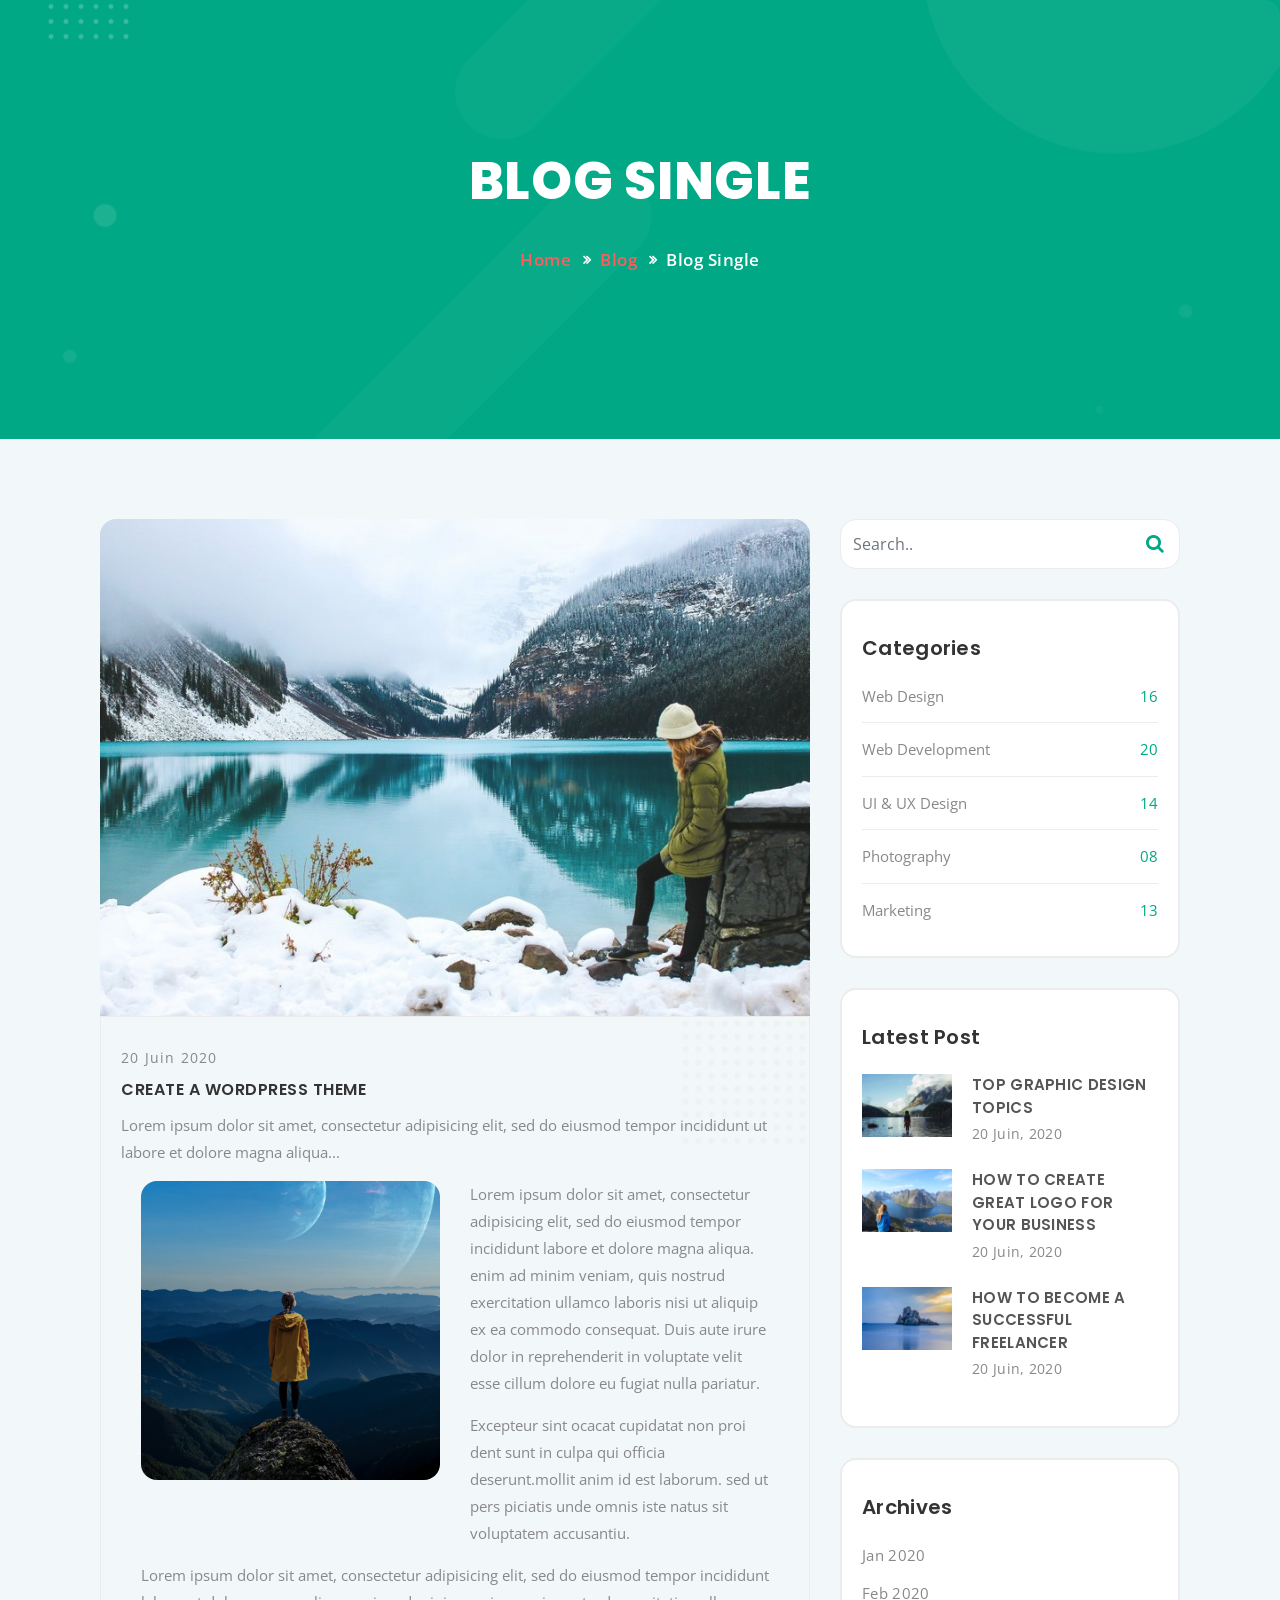
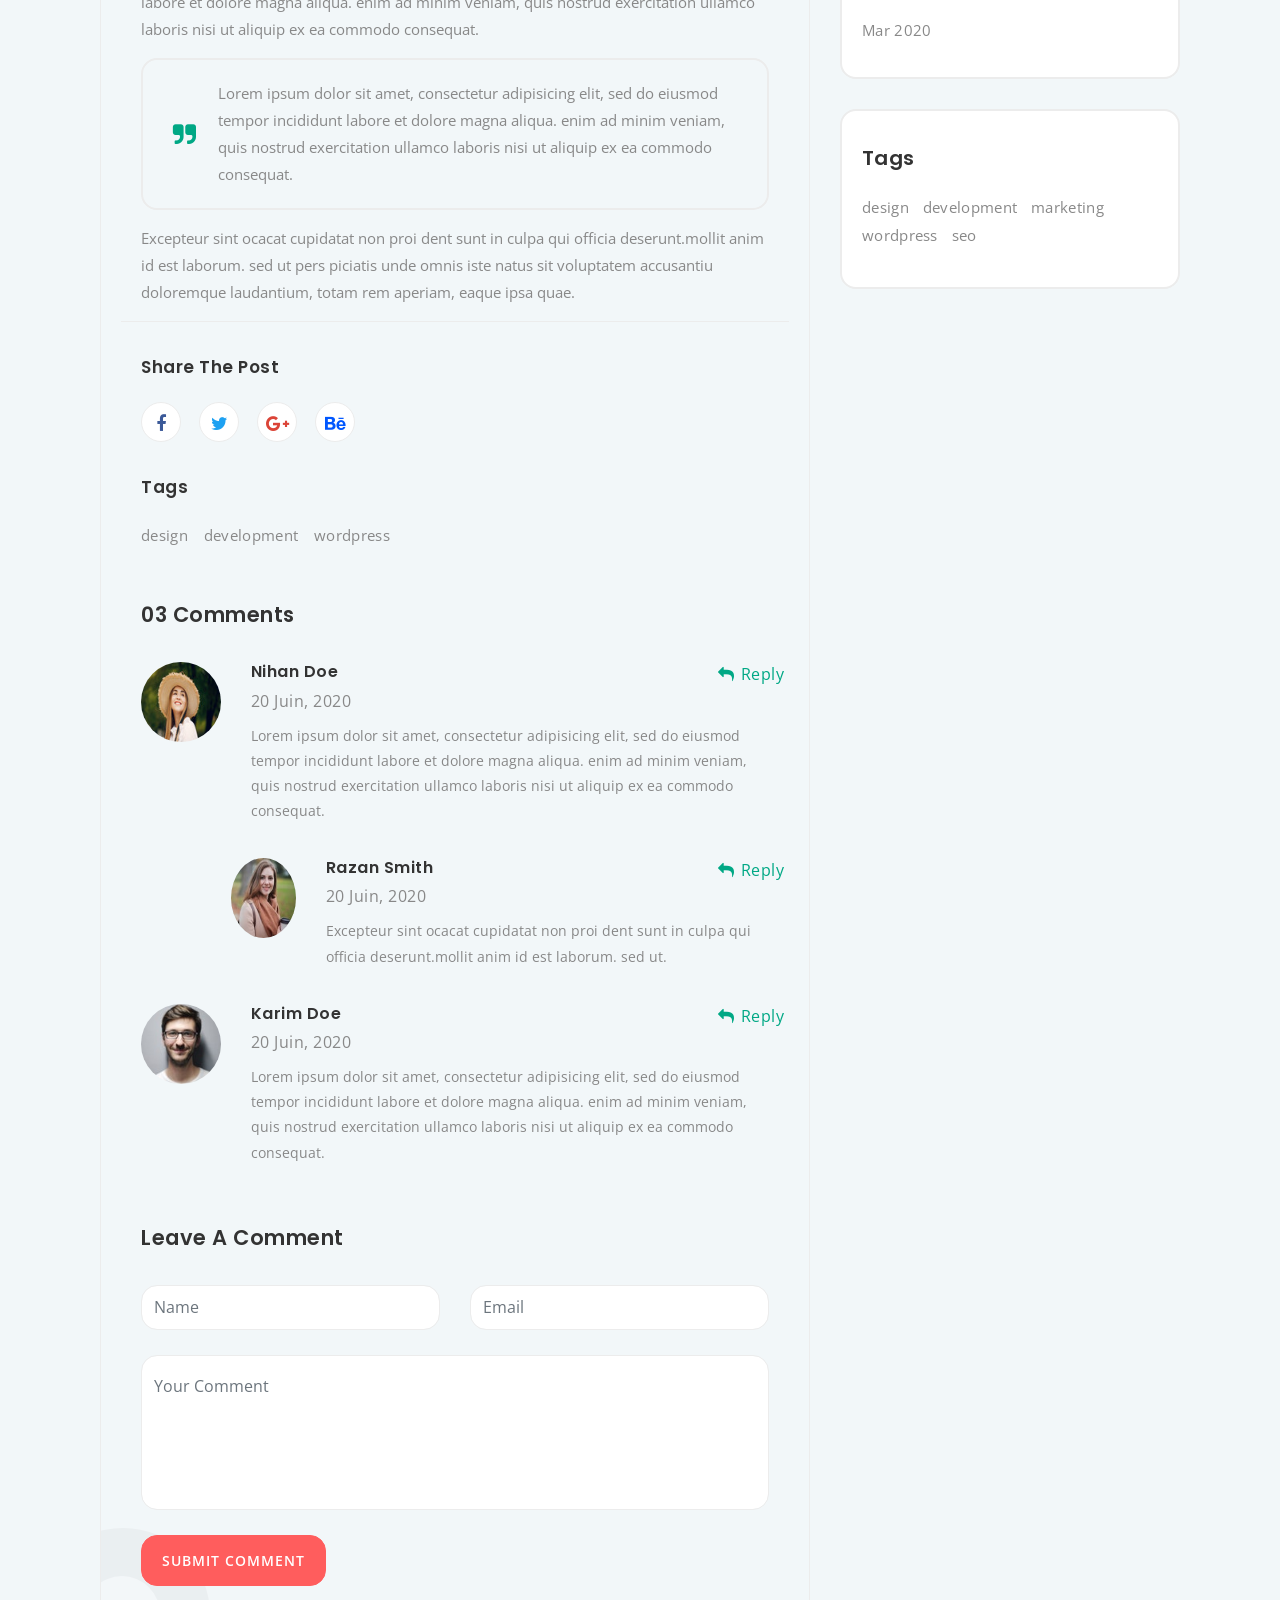
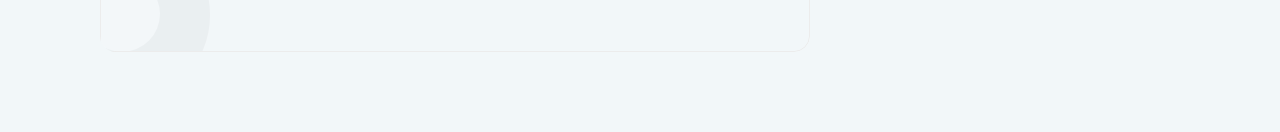
==== commit d81cb6f9: "Move static resources into assets folder and update paths Agent-Logs-Url: https://github.com/Inam-Ur" ====
--- a/blog-single.html
+++ b/blog-single.html
@@ -10,25 +10,25 @@
         <!-- Title -->
         <title>Euzan - Creative Portfolio Template</title>
         <!-- Favicon --> 
-        <link rel="icon" href="images/icon.png">
+        <link rel="icon" href="assets/images/icon.png">
         <!-- Google Fonts -->
-        <link rel="stylesheet" href="css/open-sans.css">
-        <link rel="stylesheet" href="css/poppins.css">
+        <link rel="stylesheet" href="assets/css/open-sans.css">
+        <link rel="stylesheet" href="assets/css/poppins.css">
                 
         <!-- Font Awesome Css -->
-        <link rel="stylesheet" href="css/vendor/font-awesome.min.css">
+        <link rel="stylesheet" href="assets/css/vendor/font-awesome.min.css">
 		<!-- Flaticon -->
-        <link rel="stylesheet" href="fonts/flaticon.css">
+        <link rel="stylesheet" href="assets/fonts/flaticon.css">
         <!-- Bootstrap 4 Css -->
-        <link rel="stylesheet" href="css/vendor/bootstrap.min.css">
+        <link rel="stylesheet" href="assets/css/vendor/bootstrap.min.css">
         <!-- Main Style Css -->
-        <link rel="stylesheet" href="css/main/homepages.css">
+        <link rel="stylesheet" href="assets/css/main/homepages.css">
 		<!-- Blog Details Style Css -->
-        <link rel="stylesheet" href="css/main/blogdetails.css">
+        <link rel="stylesheet" href="assets/css/main/blogdetails.css">
         
         <!--[if lt IE 9]>
-        <script src="js/html5shiv.min.js"></script>
-        <script src="js/respond.min.js"></script>
+        <script src="assets/js/html5shiv.min.js"></script>
+        <script src="assets/js/respond.min.js"></script>
         <![endif]-->
        
     </head>
@@ -71,7 +71,7 @@
 							<div class="post">
 								<!-- Post Image -->
 								<div class="post-img">
-									<img src="images/blog/1.jpg" class="img-fluid" alt="">
+									<img src="assets/images/blog/1.jpg" class="img-fluid" alt="">
 								</div>
 								<!-- Post Content -->
 								<div class="post-content">
@@ -86,7 +86,7 @@
 										<div class="row">
 											<div class="col-sm-6 col-xs-12">
 												<div class="image">
-													<img src="images/blog/5.jpg" class="img-fluid" alt="">
+													<img src="assets/images/blog/5.jpg" class="img-fluid" alt="">
 												</div>
 											</div>
 											<div class="col-sm-6 col-xs-12">
@@ -132,7 +132,7 @@
 											<div class="row">
 												<div class="col-sm-2">
 													<div class="comment-image">
-														<img src="images/comments/1.jpg" class="img-fluid" alt="">
+														<img src="assets/images/comments/1.jpg" class="img-fluid" alt="">
 													</div>
 												</div>
 												<div class="col-sm-10">
@@ -147,7 +147,7 @@
 											<div class="row">
 												<div class="col-sm-2">
 													<div class="comment-image">
-														<img src="images/comments/2.jpg" class="img-fluid" alt="">
+														<img src="assets/images/comments/2.jpg" class="img-fluid" alt="">
 													</div>
 												</div>
 												<div class="col-sm-10">
@@ -162,7 +162,7 @@
 											<div class="row">
 												<div class="col-sm-2">
 													<div class="comment-image">
-														<img src="images/comments/3.jpg" class="img-fluid" alt="">
+														<img src="assets/images/comments/3.jpg" class="img-fluid" alt="">
 													</div>
 												</div>
 												<div class="col-sm-10">
@@ -237,7 +237,7 @@
 								<h4>Latest Post</h4>
 								<div class="post-inner">
 									<div class="post-image">
-										<img class="img-fluid" src="images/blog/2.jpg" alt="">
+										<img class="img-fluid" src="assets/images/blog/2.jpg" alt="">
 									</div>
 									<div class="post-info">
 										<h5><a href="#">Top Graphic Design Topics</a></h5>
@@ -246,7 +246,7 @@
 								</div>
 								<div class="post-inner">
 									<div class="post-image">
-										<img class="img-fluid" src="images/blog/3.jpg" alt="">
+										<img class="img-fluid" src="assets/images/blog/3.jpg" alt="">
 									</div>
 									<div class="post-info">
 										<h5><a href="#">How to create great logo for your business</a></h5>
@@ -255,7 +255,7 @@
 								</div>
 								<div class="post-inner">
 									<div class="post-image">
-										<img class="img-fluid" src="images/blog/4.jpg" alt="">
+										<img class="img-fluid" src="assets/images/blog/4.jpg" alt="">
 									</div>
 									<div class="post-info">
 										<h5><a href="#">How to become a successful freelancer</a></h5>
@@ -308,12 +308,12 @@
         <!-- ========== Js ========== -->
 
         <!-- jQuery -->
-        <script src="js/jquery-3.2.1.min.js"></script>
+        <script src="assets/js/jquery-3.2.1.min.js"></script>
         <!-- Popper Js  -->
-    	<script src="js/popper.min.js"></script>
+    	<script src="assets/js/popper.min.js"></script>
         <!-- Bootstrap 4 Js -->
-        <script src="js/bootstrap.min.js"></script>
+        <script src="assets/js/bootstrap.min.js"></script>
         <!-- Custom Js -->
-        <script src="js/custom.js"></script>
+        <script src="assets/js/custom.js"></script>
     </body>
 </html>
--- a/assets/css/open-sans.css
+++ b/assets/css/open-sans.css
@@ -0,0 +1,21 @@
+﻿@font-face {
+  font-family: 'Open Sans';
+  font-style: normal;
+  font-weight: 400;
+  font-stretch: normal;
+  src: url(../fonts/memSYaGs126MiZpBA-UvWbX2vVnXBbObj2OVZyOOSr4dVJWUgsjZ0B4gaVc.ttf) format('truetype');
+}
+@font-face {
+  font-family: 'Open Sans';
+  font-style: normal;
+  font-weight: 600;
+  font-stretch: normal;
+  src: url(../fonts/memSYaGs126MiZpBA-UvWbX2vVnXBbObj2OVZyOOSr4dVJWUgsgH1x4gaVc.ttf) format('truetype');
+}
+@font-face {
+  font-family: 'Open Sans';
+  font-style: normal;
+  font-weight: 700;
+  font-stretch: normal;
+  src: url(../fonts/memSYaGs126MiZpBA-UvWbX2vVnXBbObj2OVZyOOSr4dVJWUgsg-1x4gaVc.ttf) format('truetype');
+}
--- a/assets/css/poppins.css
+++ b/assets/css/poppins.css
@@ -0,0 +1,30 @@
+﻿@font-face {
+  font-family: 'Poppins';
+  font-style: normal;
+  font-weight: 400;
+  src: url(../fonts/pxiEyp8kv8JHgFVrJJfedw.ttf) format('truetype');
+}
+@font-face {
+  font-family: 'Poppins';
+  font-style: normal;
+  font-weight: 500;
+  src: url(../fonts/pxiByp8kv8JHgFVrLGT9Z1xlEA.ttf) format('truetype');
+}
+@font-face {
+  font-family: 'Poppins';
+  font-style: normal;
+  font-weight: 600;
+  src: url(../fonts/pxiByp8kv8JHgFVrLEj6Z1xlEA.ttf) format('truetype');
+}
+@font-face {
+  font-family: 'Poppins';
+  font-style: normal;
+  font-weight: 700;
+  src: url(../fonts/pxiByp8kv8JHgFVrLCz7Z1xlEA.ttf) format('truetype');
+}
+@font-face {
+  font-family: 'Poppins';
+  font-style: normal;
+  font-weight: 800;
+  src: url(../fonts/pxiByp8kv8JHgFVrLDD4Z1xlEA.ttf) format('truetype');
+}
--- a/assets/fonts/flaticon.css
+++ b/assets/fonts/flaticon.css
@@ -0,0 +1,50 @@
+	/*
+  	Flaticon icon font: Flaticon
+  	Creation date: 24/06/2020 13:53
+  	*/
+
+@font-face {
+  font-family: "Flaticon";
+  src: url("Flaticon.eot");
+  src: url("Flaticon-1.eot") format("embedded-opentype"),
+       url("Flaticon.woff2") format("woff2"),
+       url("Flaticon.woff") format("woff"),
+       url("Flaticon.ttf") format("truetype"),
+       url("Flaticon.svg") format("svg");
+  font-weight: normal;
+  font-style: normal;
+}
+
+@media screen and (-webkit-min-device-pixel-ratio:0) {
+  @font-face {
+    font-family: "Flaticon";
+    src: url("Flaticon.svg") format("svg");
+  }
+}
+
+[class^="flaticon-"]:before, [class*=" flaticon-"]:before,
+[class^="flaticon-"]:after, [class*=" flaticon-"]:after {   
+  font-family: Flaticon;
+        font-size: 20px;
+font-style: normal;
+margin-left: 20px;
+}
+
+.flaticon-idea:before { content: "\f100"; }
+.flaticon-coding:before { content: "\f101"; }
+.flaticon-analysis:before { content: "\f102"; }
+.flaticon-technical-support:before { content: "\f103"; }
+.flaticon-ux:before { content: "\f104"; }
+.flaticon-user-experience:before { content: "\f105"; }
+.flaticon-web:before { content: "\f106"; }
+.flaticon-homepage:before { content: "\f107"; }
+.flaticon-user:before { content: "\f108"; }
+.flaticon-leaf:before { content: "\f109"; }
+.flaticon-squares:before { content: "\f10a"; }
+.flaticon-blogging:before { content: "\f10b"; }
+.flaticon-headphones:before { content: "\f10c"; }
+.flaticon-coding-1:before { content: "\f10d"; }
+.flaticon-feedback:before { content: "\f10e"; }
+.flaticon-customer:before { content: "\f10f"; }
+.flaticon-time:before { content: "\f110"; }
+.flaticon-chat:before { content: "\f111"; }
--- a/assets/css/main/homepages.css
+++ b/assets/css/main/homepages.css
@@ -0,0 +1,2501 @@
+/*-----------------------------------------------------------------
+Template Name  : Euzan - Creative Portfolio Template
+Author         : HasnaaDesign
+Version        : 1.0
+Primary Use    : Personal, Porfolio
+-----------------------------------------------------------------*/
+/*-----------------------------------------------------------------
+Table Of Contents
+--------------------------------
+ 1. Global Styles
+ 2. Loading
+ 3. Navbar
+ 4. Home 
+ 5. About Me
+ 6. Services
+ 7. Fun Facts
+ 8. Pricing
+ 9. Testimonials
+ 10. Resume
+ 11. Skills
+ 12. Portfolio
+ 13. Blog
+ 14. Contact
+-----------------------------------------------------------------*/
+/* --------------------------------------
+   1. Global Styles
+-----------------------------------------*/
+* {
+  -webkit-transition: all .4s ease-in-out;
+  -moz-transition: all .4s ease-in-out;
+  -o-transition: all .4s ease-in-out;
+  -ms-transition: all .4s ease-in-out;
+  transition: all .4s ease-in-out;
+}
+
+*, *:after, *:before {
+  -webkit-box-sizing: border-box;
+  -moz-box-sizing: border-box;
+  box-sizing: border-box;
+}
+
+body {
+  font-family: 'Open Sans', sans-serif;
+  background-color: #f2f7f9;
+  overflow: hidden;
+}
+
+h1, h2, h3, h4, h5, h6 {
+  font-family: 'Poppins', sans-serif;
+  margin: 0;
+  padding: 0;
+}
+
+a,
+a:hover,
+a:focus,
+a:active {
+  color: #fff;
+  text-decoration: none;
+}
+
+/*=========== Typography ============*/
+h1 {
+  font-size: 60px;
+  font-weight: 800;
+}
+
+h2 {
+  font-size: 50px;
+  font-weight: 600;
+}
+
+h3 {
+  font-size: 30px;
+  font-weight: 600;
+}
+
+h4 {
+  font-size: 18px;
+  font-weight: 400;
+}
+
+h5 {
+  font-size: 16px;
+  font-weight: 400;
+}
+
+h6 {
+  font-size: 15px;
+  font-weight: 400;
+}
+
+/*=========== My Classes ============*/
+.container {
+  padding-left: 30px;
+  padding-right: 30px;
+}
+
+.no-padding {
+  padding: 0;
+}
+
+.main-content {
+  position: relative;
+  margin-left: 340px;
+  margin-right: 48px;
+  margin-top: 48px;
+  height: calc(100vh - 96px) !important;
+  overflow: hidden;
+  border-radius: 16px;
+}
+@media (min-width: 768px) and (max-width: 991.98px) {
+  .main-content {
+    margin-left: 15px;
+    margin-right: 15px;
+    margin-top: 15px;
+    height: calc(100vh - 101px) !important;
+  }
+}
+@media (max-width: 767.98px) {
+  .main-content {
+    margin-left: 15px;
+    margin-right: 15px;
+    margin-top: 15px;
+    height: calc(100vh - 101px) !important;
+  }
+}
+.main-content.push {
+  -webkit-transform: translateX(307px);
+  -mz-transform: translateX(307px);
+  -o-transform: translateX(307px);
+  -ms-transform: translateX(307px);
+  transform: translateX(307px);
+}
+
+.subpages {
+  overflow: hidden;
+  -webkit-perspective: 1500px;
+  -mz-perspective: 1500px;
+  -o-perspective: 1500px;
+  -ms-perspective: 1500px;
+  perspective: 1500px;
+  -webkit-backface-visibility: hidden;
+  -mz-backface-visibility: hidden;
+  -o-backface-visibility: hidden;
+  -ms-backface-visibility: hidden;
+  backface-visibility: hidden;
+}
+
+.pt-page {
+  position: absolute;
+  top: auto;
+  left: 0;
+  right: 0;
+  width: 100%;
+  height: 0;
+  opacity: 0;
+  padding: 0;
+  margin: 0 auto;
+  overflow: auto !important;
+  visibility: hidden;
+  -webkit-transform: translate3d(0, 0, 0);
+  -mz-transform: translate3d(0, 0, 0);
+  -o-transform: translate3d(0, 0, 0);
+  -ms-transform: translate3d(0, 0, 0);
+  transform: translate3d(0, 0, 0);
+  overflow: -moz-scrollbars-none;
+  -ms-overflow-style: none;
+}
+
+.no-js .pt-page {
+  position: relative;
+}
+
+.pt-page-content {
+  position: absolute;
+  width: 100%;
+}
+
+.pt-page-current,
+.no-js .pt-page {
+  visibility: visible;
+  z-index: 90;
+  opacity: 1;
+  overflow: visible;
+  height: calc(100vh - 96px);
+}
+@media (min-width: 768px) and (max-width: 991.98px) {
+  .pt-page-current,
+  .no-js .pt-page {
+    height: calc(100vh - 101px) !important;
+  }
+}
+@media (max-width: 767.98px) {
+  .pt-page-current,
+  .no-js .pt-page {
+    height: calc(100vh - 101px) !important;
+  }
+}
+
+.pt-page.pt-page-current {
+  display: block;
+}
+
+.no-js .pt-page * {
+  height: 100%;
+}
+
+.area-bg {
+  background: #fff;
+}
+
+.area-bg::-webkit-scrollbar {
+  width: 5px;
+  height: 15px;
+}
+
+.area-bg::-webkit-scrollbar-track {
+  border-radius: 20px;
+}
+
+.area-bg::-webkit-scrollbar-thumb {
+  border-radius: 10px;
+  background: #ff5d5d;
+}
+
+.bg-bubbles {
+  position: absolute;
+  top: 0;
+  left: 0;
+  width: 100%;
+  height: 100%;
+  z-index: -1;
+}
+@media (max-width: 767.98px) {
+  .bg-bubbles {
+    display: none;
+  }
+}
+.bg-bubbles li {
+  position: absolute;
+  list-style: none;
+  display: block;
+  width: 80px;
+  height: 80px;
+  background-color: rgba(88, 113, 245, 0.07);
+  bottom: -320px;
+  -webkit-animation: square 50s infinite;
+  animation: square 50s infinite;
+  -webkit-transition-timing-function: linear;
+  transition-timing-function: linear;
+  border-radius: 16px;
+}
+.bg-bubbles li:nth-child(1) {
+  left: 10%;
+}
+.bg-bubbles li:nth-child(2) {
+  left: 20%;
+  width: 160px;
+  height: 160px;
+  -webkit-animation-delay: 2s;
+  animation-delay: 2s;
+  -webkit-animation-duration: 34s;
+  animation-duration: 34s;
+}
+.bg-bubbles li:nth-child(3) {
+  left: 25%;
+  -webkit-animation-delay: 4s;
+  animation-delay: 4s;
+}
+.bg-bubbles li:nth-child(4) {
+  left: 40%;
+  width: 120px;
+  height: 120px;
+  -webkit-animation-duration: 44s;
+  animation-duration: 44s;
+}
+.bg-bubbles li:nth-child(5) {
+  left: 70%;
+}
+.bg-bubbles li:nth-child(6) {
+  left: 80%;
+  width: 240px;
+  height: 240px;
+  -webkit-animation-delay: 3s;
+  animation-delay: 3s;
+}
+.bg-bubbles li:nth-child(7) {
+  left: 32%;
+  width: 320px;
+  height: 320px;
+  -webkit-animation-delay: 7s;
+  animation-delay: 7s;
+}
+.bg-bubbles li:nth-child(8) {
+  left: 55%;
+  width: 40px;
+  height: 40px;
+  -webkit-animation-delay: 15s;
+  animation-delay: 15s;
+  -webkit-animation-duration: 80s;
+  animation-duration: 80s;
+}
+.bg-bubbles li:nth-child(9) {
+  left: 25%;
+  width: 20px;
+  height: 20px;
+  -webkit-animation-delay: 2s;
+  animation-delay: 2s;
+  -webkit-animation-duration: 80s;
+  animation-duration: 80s;
+}
+.bg-bubbles li .bg-bubbles li:nth-child(10) {
+  left: 90%;
+  width: 320px;
+  height: 320px;
+  -webkit-animation-delay: 22s;
+  animation-delay: 22s;
+}
+
+@-webkit-keyframes square {
+  0% {
+    -webkit-transform: translateY(0);
+    transform: translateY(0);
+  }
+  100% {
+    -webkit-transform: translateY(-1500px) rotate(600deg);
+    transform: translateY(-1500px) rotate(600deg);
+  }
+}
+@keyframes square {
+  0% {
+    -webkit-transform: translateY(0);
+    transform: translateY(0);
+  }
+  100% {
+    -webkit-transform: translateY(-1500px) rotate(600deg);
+    transform: translateY(-1500px) rotate(600deg);
+  }
+}
+.main-btn {
+  position: relative;
+  display: inline-block;
+  min-width: 174px;
+  color: #fff;
+  padding: 14px 0;
+  font-size: 14px;
+  font-weight: 600;
+  text-transform: uppercase;
+  letter-spacing: 1px;
+  text-align: center;
+  background: #ff5d5d;
+  border: 1px solid #ff5d5d;
+  border-radius: 16px;
+  outline: none;
+  -webkit-transition: all 0.4s ease-in-out;
+  -moz-transition: all 0.4s ease-in-out;
+  -ms-transition: all 0.4s ease-in-out;
+  -o-transition: all 0.4s ease-in-out;
+  transition: all 0.4s ease-in-out;
+}
+.main-btn:hover {
+  color: #fff;
+  background: #fb4b4b;
+  border: 1px solid #fb4b4b;
+}
+
+.custom-btn {
+  background: transparent;
+  border: 1px solid #fff;
+}
+
+.main-title {
+  margin-bottom: 75px;
+}
+.main-title h2 {
+  background-color: #00A885;
+  position: relative;
+  display: inline-block;
+  color: #fff;
+  font-weight: 800;
+  font-size: 35px;
+  line-height: 1;
+  letter-spacing: .7px;
+  border-radius: 0 6px;
+  text-transform: uppercase;
+}
+@media (max-width: 399.98px) {
+  .main-title h2 {
+    font-size: 25px;
+  }
+}
+.main-title h2:after, .main-title h2:before {
+  content: '';
+  display: block;
+  position: absolute;
+  bottom: -50%;
+  transform: translateY(-25%);
+  width: 30px;
+  height: 100%;
+  background-color: #8093f8;
+  pointer-events: none;
+}
+.main-title h2:after {
+  right: -18px;
+  z-index: -1;
+}
+.main-title h2:before {
+  bottom: auto;
+  top: -50%;
+  left: -15px;
+  transform: translateY(25%);
+  z-index: -1;
+}
+.main-title h2 span {
+  display: inline-block;
+  position: relative;
+  padding: 8px 25px;
+  text-decoration: none;
+}
+.main-title h2 span:after, .main-title h2 span:before {
+  content: " ";
+  display: block;
+  position: absolute;
+  width: 0;
+  height: 0;
+  bottom: -13px;
+  left: 1px;
+  pointer-events: none;
+  -webkit-mask: none;
+}
+.main-title h2 span:before {
+  bottom: auto;
+  top: -24%;
+  border-bottom: 12px solid #1639f2;
+  border-left: 14px solid transparent;
+}
+.main-title h2 span:after {
+  left: auto;
+  right: 0;
+  border-top: 13px solid #1639f2;
+  border-right: 13px solid transparent;
+}
+.main-title h3 {
+  position: relative;
+  display: inline-block;
+  color: #111;
+  font-size: 25px;
+  font-weight: 800;
+  letter-spacing: .4px;
+}
+@media (max-width: 399.98px) {
+  .main-title h3 {
+    font-size: 22px;
+  }
+}
+.main-title h3:before {
+  content: "";
+  position: absolute;
+  bottom: -12px;
+  left: 0;
+  width: 100%;
+  height: 1px;
+  background: transparent linear-gradient(to right, transparent, #00A885, transparent) repeat scroll 0 0;
+}
+.main-title h3:after {
+  content: '';
+  position: absolute;
+  bottom: -16px;
+  left: calc(50% - 4px);
+  width: 8px;
+  height: 8px;
+  border-radius: 50%;
+  background-color: #00A885;
+  -webkit-transition: all 1s cubic-bezier(0.47, 0, 0.745, 0.715);
+  transition: all 1s cubic-bezier(0.47, 0, 0.745, 0.715);
+  -webkit-animation: pulse2 1s infinite cubic-bezier(0.66, 0, 0, 1);
+  animation: pulse2 1s infinite cubic-bezier(0.66, 0, 0, 1);
+  -webkit-box-shadow: 0 0 0 0 #00A885;
+  box-shadow: 0 0 0 0 #00A885;
+}
+
+@-webkit-keyframes pulse2 {
+  to {
+    -webkit-box-shadow: 0 0 0 4px rgba(0, 168, 133, 0);
+    box-shadow: 0 0 0 4px rgba(0, 168, 133, 0);
+  }
+}
+@keyframes pulse2 {
+  to {
+    -webkit-box-shadow: 0 0 0 4px rgba(0, 168, 133, 0);
+    box-shadow: 0 0 0 4px rgba(0, 168, 133, 0);
+  }
+}
+/* --------------------------------------
+   2. Loading
+-----------------------------------------*/
+.preloader {
+  position: fixed;
+  top: 0;
+  left: 0;
+  width: 100%;
+  height: 100%;
+  background: #fff;
+  z-index: 999999;
+}
+.preloader .loading-inner {
+  position: absolute;
+  top: 50%;
+  left: 50%;
+  width: 100px;
+  height: 100px;
+  border-radius: 50%;
+  border: 1px solid transparent;
+  -webkit-transform: translate(-50%, -50%);
+  -moz-transform: translate(-50%, -50%);
+  -ms-transform: translate(-50%, -50%);
+  -o-transform: translate(-50%, -50%);
+  transform: translate(-50%, -50%);
+}
+.preloader .loading-inner:before, .preloader .loading-inner:after {
+  content: '';
+  position: absolute;
+  top: 0;
+  left: 0;
+  width: 100%;
+  height: 100%;
+  border: 2px solid #00A885;
+  border-radius: 50%;
+  animation: loading 2s linear infinite;
+  opacity: 0;
+}
+.preloader .loading-inner:before {
+  animation-delay: .5s;
+}
+
+@-webkit-keyframes loading {
+  0% {
+    -webkit-transform: scale(0);
+    -moz-transform: scale(0);
+    -ms-transform: scale(0);
+    -o-transform: scale(0);
+    transform: scale(0);
+    opacity: 0;
+  }
+  50% {
+    opacity: 1;
+  }
+  100% {
+    -webkit-transform: scale(1);
+    -moz-transform: scale(1);
+    -ms-transform: scale(1);
+    -o-transform: scale(1);
+    transform: scale(1);
+    opacity: 0;
+  }
+}
+@-moz-keyframes loading {
+  0% {
+    -webkit-transform: scale(0);
+    -moz-transform: scale(0);
+    -ms-transform: scale(0);
+    -o-transform: scale(0);
+    transform: scale(0);
+    opacity: 0;
+  }
+  50% {
+    opacity: 1;
+  }
+  100% {
+    -webkit-transform: scale(1);
+    -moz-transform: scale(1);
+    -ms-transform: scale(1);
+    -o-transform: scale(1);
+    transform: scale(1);
+    opacity: 0;
+  }
+}
+@keyframes loading {
+  0% {
+    -webkit-transform: scale(0);
+    -moz-transform: scale(0);
+    -ms-transform: scale(0);
+    -o-transform: scale(0);
+    transform: scale(0);
+    opacity: 0;
+  }
+  50% {
+    opacity: 1;
+  }
+  100% {
+    -webkit-transform: scale(1);
+    -moz-transform: scale(1);
+    -ms-transform: scale(1);
+    -o-transform: scale(1);
+    transform: scale(1);
+    opacity: 0;
+  }
+}
+/* --------------------------------------
+   3. Navbar
+-----------------------------------------*/
+.vertical-nav {
+  position: fixed;
+  top: 0;
+  left: 48px;
+  width: 270px;
+  height: calc(100vh - 96px);
+  margin-top: 48px;
+  background: #00A885;
+  border-radius: 16px;
+  z-index: 9999;
+  overflow: hidden;
+  overflow-y: auto;
+  padding: 25px 0;
+  -webkit-box-shadow: 0px 6px 15px 0px rgba(0, 168, 133, 0.2);
+  -mz-box-shadow: 0px 6px 15px 0px rgba(0, 168, 133, 0.2);
+  -o-box-shadow: 0px 6px 15px 0px rgba(0, 168, 133, 0.2);
+  -ms-box-shadow: 0px 6px 15px 0px rgba(0, 168, 133, 0.2);
+  box-shadow: 0px 6px 15px 0px rgba(0, 168, 133, 0.2);
+}
+@media (min-width: 768px) and (max-width: 991.98px) {
+  .vertical-nav {
+    left: -100%;
+    height: calc(100vh - 30px);
+    margin-top: 15px;
+  }
+}
+@media (max-width: 767.98px) {
+  .vertical-nav {
+    left: -100%;
+    height: calc(100vh - 30px);
+    margin-top: 15px;
+  }
+}
+.vertical-nav.menu-active {
+  left: 15px;
+}
+.vertical-nav img {
+  display: block;
+  margin: 0 25px;
+  border-radius: 50%;
+}
+.vertical-nav h2 {
+  color: #fff;
+  font-size: 24px;
+  font-weight: 600;
+  margin: 18px 0 3px;
+  padding: 0 25px;
+}
+.vertical-nav > p {
+  font-size: 15px;
+  color: #fff;
+  margin: 0;
+  padding: 0 25px;
+  padding-bottom: 30px;
+  border-bottom: 1px solid #5d75f5;
+}
+.vertical-nav .mini-menu ul {
+  margin: 0;
+}
+.vertical-nav .mini-menu > ul li {
+  display: block;
+  padding: 12px 25px;
+  border-top: 1px solid #4761e8;
+  border-bottom: 1px solid #5d75f5;
+  position: relative;
+}
+.vertical-nav .mini-menu > ul li:before {
+  content: '';
+  position: absolute;
+  top: 0;
+  left: -100%;
+  width: 50px;
+  height: 48px;
+  border-radius: 50%;
+  background: #ff5d5d;
+  -webkit-transition: all 0.6s ease-in-out;
+  -moz-transition: all 0.6s ease-in-out;
+  -ms-transition: all 0.6s ease-in-out;
+  -o-transition: all 0.6s ease-in-out;
+  transition: all 0.6s ease-in-out;
+}
+.vertical-nav .mini-menu > ul li.active:before {
+  left: -32px;
+  -webkit-transition: all 0.6s ease-in-out;
+  -moz-transition: all 0.6s ease-in-out;
+  -ms-transition: all 0.6s ease-in-out;
+  -o-transition: all 0.6s ease-in-out;
+  transition: all 0.6s ease-in-out;
+}
+.vertical-nav .mini-menu > ul li a {
+  display: block;
+  color: #fff;
+}
+.vertical-nav .mini-menu > ul li a i:before {
+  display: inline-block;
+  font-size: 15px;
+  color: #fff;
+  margin-left: 0;
+  margin-right: 11px;
+}
+.vertical-nav .line {
+  border-top: 1px solid #4761e8;
+}
+.vertical-nav .close-nav {
+  position: absolute;
+  top: 20px;
+  right: 20px;
+  width: 30px;
+  height: 30px;
+  line-height: 28px;
+  border: 1px solid #ff5d5d;
+  border-radius: 50%;
+  text-align: center;
+  color: #fff;
+  font-size: 14px;
+  display: none;
+  cursor: pointer;
+}
+@media (max-width: 575.98px) {
+  .vertical-nav .close-nav {
+    display: block;
+  }
+}
+.vertical-nav::-webkit-scrollbar {
+  width: 5px;
+  height: 15px;
+}
+.vertical-nav::-webkit-scrollbar-track {
+  border-radius: 20px;
+}
+.vertical-nav::-webkit-scrollbar-thumb {
+  border-radius: 10px;
+  background: #ff5d5d;
+}
+
+.mobile-menu {
+  background-color: #00A885;
+  height: 56px;
+  margin-top: 15px;
+  margin-left: 15px;
+  margin-right: 15px;
+  padding-left: 15px;
+  padding-right: 15px;
+  border-radius: 16px;
+  display: none;
+}
+@media (min-width: 768px) and (max-width: 991.98px) {
+  .mobile-menu {
+    display: block;
+  }
+}
+@media (max-width: 767.98px) {
+  .mobile-menu {
+    display: block;
+  }
+}
+.mobile-menu.push {
+  -webkit-transform: translateX(307px);
+  -mz-transform: translateX(307px);
+  -o-transform: translateX(307px);
+  -ms-transform: translateX(307px);
+  transform: translateX(307px);
+}
+.mobile-menu .toggle-menu {
+  background-color: transparent;
+  border: none;
+  cursor: pointer;
+  padding: 0;
+  margin: 0;
+  margin-top: 3px;
+}
+.mobile-menu .toggle-menu:focus {
+  outline: none;
+}
+.mobile-menu .toggle-menu .line {
+  fill: none;
+  stroke: #fff;
+  stroke-width: 6;
+  transition: stroke-dasharray 0.4s cubic-bezier(0.4, 0, 0.2, 1), stroke-dashoffset 0.4s cubic-bezier(0.4, 0, 0.2, 1);
+}
+.mobile-menu .toggle-menu .line1 {
+  stroke-dasharray: 60 207;
+  stroke-width: 6;
+}
+.mobile-menu .toggle-menu .line2 {
+  stroke-dasharray: 60 60;
+  stroke-width: 6;
+}
+.mobile-menu .toggle-menu .line3 {
+  stroke-dasharray: 60 207;
+  stroke-width: 6;
+}
+.mobile-menu .toggle-menu.opened .line1 {
+  stroke-dasharray: 90 207;
+  stroke-dashoffset: -134;
+  stroke-width: 6;
+}
+.mobile-menu .toggle-menu.opened .line2 {
+  stroke-dasharray: 1 60;
+  stroke-dashoffset: -30;
+  stroke-width: 6;
+}
+.mobile-menu .toggle-menu.opened .line3 {
+  stroke-dasharray: 90 207;
+  stroke-dashoffset: -134;
+  stroke-width: 6;
+}
+.mobile-menu .info-right {
+  float: right;
+  height: 56px;
+  overflow: hidden;
+  padding-top: 6px;
+  padding-bottom: 6px;
+  margin-right: 10px;
+}
+.mobile-menu .info-right img {
+  display: inline-block;
+  width: 44px;
+  height: 44px;
+  border-radius: 50%;
+}
+.mobile-menu .info-right .site-logo {
+  display: inline-block;
+  margin-left: 5px;
+  font-size: 24px;
+  font-weight: 600;
+  vertical-align: middle;
+  font-family: 'Poppins', sans-serif;
+}
+
+/* --------------------------------------
+   4. Home
+-----------------------------------------*/
+.home {
+  overflow: hidden;
+  background: #00A885;
+}
+.home:before {
+  content: '';
+  position: absolute;
+  top: 0;
+  left: 0;
+  width: 100%;
+  height: 100%;
+  background: url(../../images/main_bg.png) center center no-repeat;
+  background-size: cover;
+  border-radius: 16px;
+  z-index: 1;
+  opacity: .22;
+}
+.home .area-bg {
+  position: relative;
+  background: transparent;
+  height: 100%;
+}
+.home .home-intro {
+  position: relative;
+  z-index: 2;
+  max-width: 650px;
+  margin: auto;
+}
+@media (min-width: 992px) and (max-width: 1199.98px) {
+  .home .home-intro {
+    max-width: 600px;
+    padding-left: 2vw;
+  }
+}
+@media (min-width: 768px) and (max-width: 991.98px) {
+  .home .home-intro {
+    max-width: 600px;
+    padding-left: 2vw;
+  }
+}
+@media (max-width: 767.98px) {
+  .home .home-intro {
+    max-width: 600px;
+    padding-left: 2vw;
+  }
+}
+.home .home-intro .home-info {
+  width: 100%;
+}
+.home .home-intro .home-info h1 {
+  color: #ff5d5d;
+  font-size: 45px;
+  font-weight: 700;
+  margin: 0;
+  margin-bottom: 20px;
+  text-transform: uppercase;
+}
+@media (max-width: 575.98px) {
+  .home .home-intro .home-info h1 {
+    font-size: 40px;
+  }
+}
+@media (max-width: 399.98px) {
+  .home .home-intro .home-info h1 {
+    font-size: 35px;
+  }
+}
+.home .home-intro .home-info h1 span {
+  color: #fff;
+}
+.home .home-intro .home-info p {
+  color: #fff;
+  font-size: 15px;
+  line-height: 1.8;
+  font-weight: 400;
+  text-transform: capitalize;
+  letter-spacing: .5px;
+  margin: 0;
+  margin-bottom: 25px;
+}
+@media (max-width: 575.98px) {
+  .home .home-intro .home-info p {
+    font-size: 14px;
+  }
+}
+@media (max-width: 575.98px) {
+  .home .home-intro .home-info .main-btn {
+    margin-right: 10px;
+    margin-bottom: 10px;
+  }
+}
+.home .home-intro .home-info .custom-btn {
+  margin-left: 10px;
+}
+@media (max-width: 575.98px) {
+  .home .home-intro .home-info .custom-btn {
+    margin: 0;
+  }
+}
+
+/* --------------------------------------
+   5. About Me
+-----------------------------------------*/
+.about {
+  overflow: hidden;
+  overflow-y: auto;
+}
+.about .about-me {
+  position: relative;
+  padding-top: 60px;
+  color: #fff;
+}
+.about .about-me .main-title {
+  text-align: center;
+}
+.about .about-me .about-image {
+  border: 18px solid #fff;
+  -webkit-box-shadow: 0px 0px 25px 0px rgba(0, 0, 0, 0.12);
+  -mz-box-shadow: 0px 0px 25px 0px rgba(0, 0, 0, 0.12);
+  -o-box-shadow: 0px 0px 25px 0px rgba(0, 0, 0, 0.12);
+  -ms-box-shadow: 0px 0px 25px 0px rgba(0, 0, 0, 0.12);
+  box-shadow: 0px 0px 25px 0px rgba(0, 0, 0, 0.12);
+  border-radius: 50%;
+  overflow: hidden;
+}
+@media (max-width: 767.98px) {
+  .about .about-me .about-image {
+    width: 50%;
+    margin: auto;
+    margin-bottom: 20px;
+  }
+}
+@media (max-width: 399.98px) {
+  .about .about-me .about-image {
+    width: 87%;
+  }
+}
+.about .about-me .about-info h3 {
+  position: relative;
+  color: #333;
+  font-size: 25px;
+  font-weight: 800;
+  letter-spacing: .7px;
+  line-height: 1;
+  margin-bottom: 25px;
+}
+@media (max-width: 399.98px) {
+  .about .about-me .about-info h3 {
+    font-size: 23px;
+  }
+}
+.about .about-me .about-info > p {
+  color: #888;
+  font-size: 15px;
+  font-weight: 400;
+  line-height: 1.8;
+  margin-bottom: 0;
+}
+@media (max-width: 399.98px) {
+  .about .about-me .about-info > p {
+    font-size: 14px;
+  }
+}
+
+/* --------------------------------------
+   6. Services
+-----------------------------------------*/
+.services {
+  padding-top: 60px;
+}
+.services .main-title {
+  margin-bottom: 60px;
+}
+.services .service {
+  position: relative;
+  background: url("../../images/pattern1.png");
+  background-position: top right;
+  background-size: 95px;
+  background-repeat: no-repeat;
+  padding: 25px 18px;
+  border-radius: 4px;
+  margin-bottom: 30px;
+  border: 1px solid #ececec;
+  border-radius: 16px;
+  overflow: hidden;
+}
+.services .service:before {
+  content: '';
+  position: absolute;
+  width: 100%;
+  height: 100%;
+  top: 0;
+  left: 0;
+  background-color: #00A885;
+  -webkit-transition: -webkit-clip-path 0.56s cubic-bezier(0.77, 0, 0.175, 1);
+  transition: -webkit-clip-path 0.56s cubic-bezier(0.77, 0, 0.175, 1);
+  -o-transition: clip-path 0.56s cubic-bezier(0.77, 0, 0.175, 1);
+  transition: clip-path 0.56s cubic-bezier(0.77, 0, 0.175, 1);
+  transition: clip-path 0.56s cubic-bezier(0.77, 0, 0.175, 1), -webkit-clip-path 0.56s cubic-bezier(0.77, 0, 0.175, 1);
+  -webkit-clip-path: polygon(0 0, 100% 0, 100% 100%, 100% 0);
+  clip-path: polygon(0 0, 100% 0, 100% 100%, 100% 0);
+  z-index: -1;
+}
+.services .service:hover {
+  -webkit-box-shadow: 0px 6px 15px 0px rgba(0, 168, 133, 0.2);
+  -mz-box-shadow: 0px 6px 15px 0px rgba(0, 168, 133, 0.2);
+  -o-box-shadow: 0px 6px 15px 0px rgba(0, 168, 133, 0.2);
+  -ms-box-shadow: 0px 6px 15px 0px rgba(0, 168, 133, 0.2);
+  box-shadow: 0px 6px 15px 0px rgba(0, 168, 133, 0.2);
+}
+.services .service:hover:before {
+  -webkit-clip-path: polygon(0 0, 100% 0, 100% 100%, 0 100%);
+  clip-path: polygon(0 0, 100% 0, 100% 100%, 0 100%);
+}
+.services .service .service-icon i:before {
+  font-size: 45px;
+  color: #00A885;
+  opacity: .9;
+  margin-left: 0;
+}
+.services .service:hover .service-icon i:before {
+  color: #fff;
+}
+.services .service h4 {
+  position: relative;
+  z-index: 1;
+  display: inline-block;
+  color: #333;
+  font-size: 19px;
+  letter-spacing: 1px;
+  margin-bottom: 10px;
+  margin-top: 10px;
+  font-weight: 600;
+  text-transform: capitalize;
+}
+@media (max-width: 399.98px) {
+  .services .service h4 {
+    font-size: 18px;
+  }
+}
+.services .service:hover h4 {
+  color: #fff;
+}
+.services .service p {
+  position: relative;
+  z-index: 1;
+  line-height: 1.8;
+  margin-bottom: 0;
+  font-size: 15px;
+  font-weight: 400;
+  color: #888;
+}
+.services .service:hover p {
+  color: #fff;
+}
+
+/* --------------------------------------
+   7. Fun Facts
+-----------------------------------------*/
+.facts {
+  padding-top: 60px;
+}
+.facts .main-title {
+  margin-bottom: 60px;
+}
+.facts .facts-content {
+  position: relative;
+  background: url("../../images/pattern1.png");
+  background-position: top right;
+  background-size: 130px;
+  background-repeat: no-repeat;
+  border: 1px solid #ececec;
+  padding: 40px 20px;
+  border-radius: 16px;
+  overflow: hidden;
+}
+@media (min-width: 992px) and (max-width: 1199.98px) {
+  .facts .facts-content {
+    padding-bottom: 10px;
+  }
+}
+@media (min-width: 768px) and (max-width: 991.98px) {
+  .facts .facts-content {
+    padding-bottom: 10px;
+  }
+}
+@media (max-width: 767.98px) {
+  .facts .facts-content {
+    padding-bottom: 10px;
+  }
+}
+.facts .facts-content:before {
+  content: '';
+  position: absolute;
+  width: 76px;
+  height: 76px;
+  left: -17px;
+  bottom: -1px;
+  background: #f7f7f9;
+  opacity: .08;
+  z-index: -1;
+  border-radius: 50%;
+  -webkit-box-shadow: 1px 1px 0px 49px rgba(0, 0, 0, 0.4);
+  -mz-box-shadow: 1px 1px 0px 49px rgba(0, 0, 0, 0.4);
+  -o-box-shadow: 1px 1px 0px 49px rgba(0, 0, 0, 0.4);
+  -ms-box-shadow: 1px 1px 0px 49px rgba(0, 0, 0, 0.4);
+  box-shadow: 1px 1px 0px 49px rgba(0, 0, 0, 0.4);
+}
+.facts .facts-content .fact-item {
+  text-align: center;
+}
+@media (min-width: 992px) and (max-width: 1199.98px) {
+  .facts .facts-content .fact-item {
+    margin-bottom: 30px;
+  }
+}
+@media (min-width: 768px) and (max-width: 991.98px) {
+  .facts .facts-content .fact-item {
+    margin-bottom: 30px;
+  }
+}
+@media (max-width: 767.98px) {
+  .facts .facts-content .fact-item {
+    margin-bottom: 30px;
+  }
+}
+.facts .facts-content .fact-item .fact-icon i:before {
+  color: #00A885;
+  opacity: .9;
+  font-size: 45px;
+  margin-left: 0;
+}
+.facts .facts-content .fact-item h4 {
+  position: relative;
+  z-index: 1;
+  color: #333;
+  font-size: 15px;
+  letter-spacing: 1px;
+  margin-bottom: 10px;
+  margin-top: 10px;
+  font-weight: 600;
+  text-transform: capitalize;
+}
+.facts .facts-content .fact-item .fact-number {
+  display: block;
+  color: #888;
+  font-size: 30px;
+  font-weight: 700;
+}
+
+/* --------------------------------------
+   8. Pricing
+-----------------------------------------*/
+.pricing {
+  padding-top: 60px;
+}
+.pricing .pricing-plans .pricing-plan {
+  position: relative;
+  background: url("../../images/pattern1.png");
+  background-position: top right;
+  background-size: 80px;
+  background-repeat: no-repeat;
+  padding: 30px 20px;
+  text-align: center;
+  border: 2px solid #ececec;
+  border-radius: 16px;
+  overflow: hidden;
+}
+@media (min-width: 992px) and (max-width: 1199.98px) {
+  .pricing .pricing-plans .pricing-plan {
+    margin-bottom: 30px;
+  }
+}
+@media (min-width: 768px) and (max-width: 991.98px) {
+  .pricing .pricing-plans .pricing-plan {
+    margin-bottom: 30px;
+  }
+}
+@media (max-width: 767.98px) {
+  .pricing .pricing-plans .pricing-plan {
+    width: 70%;
+    margin: auto;
+    margin-bottom: 30px;
+  }
+}
+@media (max-width: 575.98px) {
+  .pricing .pricing-plans .pricing-plan {
+    width: 80%;
+  }
+}
+@media (max-width: 399.98px) {
+  .pricing .pricing-plans .pricing-plan {
+    width: 100%;
+  }
+}
+@media (min-width: 992px) and (max-width: 1199.98px) {
+  .pricing .pricing-plans .pricing-plan.three {
+    margin-bottom: 0;
+  }
+}
+@media (min-width: 768px) and (max-width: 991.98px) {
+  .pricing .pricing-plans .pricing-plan.three {
+    margin-bottom: 0;
+  }
+}
+@media (max-width: 767.98px) {
+  .pricing .pricing-plans .pricing-plan.three {
+    margin-bottom: 0;
+  }
+}
+.pricing .pricing-plans .pricing-plan:hover {
+  -webkit-transform: translateY(-7px);
+  -mz-transform: translateY(-7px);
+  -o-transform: translateY(-7px);
+  -ms-transform: translateY(-7px);
+  transform: translateY(-7px);
+  -webkit-box-shadow: 0px 6px 15px 0px rgba(0, 168, 133, 0.2);
+  -mz-box-shadow: 0px 6px 15px 0px rgba(0, 168, 133, 0.2);
+  -o-box-shadow: 0px 6px 15px 0px rgba(0, 168, 133, 0.2);
+  -ms-box-shadow: 0px 6px 15px 0px rgba(0, 168, 133, 0.2);
+  box-shadow: 0px 6px 15px 0px rgba(0, 168, 133, 0.2);
+}
+.pricing .pricing-plans .pricing-plan:before {
+  content: '';
+  position: absolute;
+  width: 76px;
+  height: 76px;
+  left: -17px;
+  bottom: -1px;
+  background: #f7f7f9;
+  opacity: .08;
+  z-index: -1;
+  border-radius: 50%;
+  -webkit-box-shadow: 1px 1px 0px 49px rgba(0, 0, 0, 0.4);
+  -mz-box-shadow: 1px 1px 0px 49px rgba(0, 0, 0, 0.4);
+  -o-box-shadow: 1px 1px 0px 49px rgba(0, 0, 0, 0.4);
+  -ms-box-shadow: 1px 1px 0px 49px rgba(0, 0, 0, 0.4);
+  box-shadow: 1px 1px 0px 49px rgba(0, 0, 0, 0.4);
+}
+.pricing .pricing-plans .pricing-plan .pricing-title {
+  text-transform: capitalize;
+}
+.pricing .pricing-plans .pricing-plan .pricing-title h2 {
+  color: #333;
+  font-weight: 600;
+  font-size: 18px;
+  margin-bottom: 25px;
+}
+.pricing .pricing-plans .pricing-plan .pricing-price p {
+  color: #333;
+  font-size: 40px;
+  line-height: 1;
+  font-weight: 600;
+  margin: 0;
+}
+.pricing .pricing-plans .pricing-plan .pricing-price p .up {
+  color: #888;
+  font-size: 19px;
+  vertical-align: top;
+}
+.pricing .pricing-plans .pricing-plan .pricing-price p .price {
+  vertical-align: middle;
+}
+.pricing .pricing-plans .pricing-plan .pricing-price p .down {
+  color: #888;
+  font-size: 14px;
+  vertical-align: bottom;
+}
+.pricing .pricing-plans .pricing-plan .pricing-features {
+  margin: 0;
+  padding: 30px 0;
+}
+.pricing .pricing-plans .pricing-plan .pricing-features li {
+  font-size: 14px;
+  margin-bottom: 12px;
+  color: #888;
+}
+.pricing .pricing-plans .pricing-plan .pricing-features li:last-child {
+  margin-bottom: 0;
+}
+.pricing .pricing-plans .pricing-plan .pricing-features li.disable {
+  opacity: .65;
+}
+.pricing .pricing-plans .pricing-plan .pricing-features li i {
+  color: #00A885;
+  margin-right: 5px;
+  font-size: 10px;
+  font-weight: 600;
+}
+.pricing .pricing-plans .pricing-plan .pricing-features li i.fa-close {
+  opacity: .7;
+}
+.pricing .pricing-plans .pricing-plan .main-btn {
+  min-width: 155px;
+  background: #00A885;
+  color: #fff;
+  border: 1px solid #00A885;
+  -webkit-transition: color 0s ease;
+  -moz-transition: color 0s ease;
+  -ms-transition: color 0s ease;
+  -o-transition: color 0s ease;
+  transition: color 0s ease;
+}
+.pricing .pricing-plans .pricing-plan .main-btn:hover {
+  color: #fff !important;
+  background: #00A885;
+  border: 1px solid #00A885;
+  -webkit-box-shadow: 0px 6px 20px 0px rgba(0, 168, 133, 0.2);
+  -mz-box-shadow: 0px 6px 20px 0px rgba(0, 168, 133, 0.2);
+  -o-box-shadow: 0px 6px 20px 0px rgba(0, 168, 133, 0.2);
+  -ms-box-shadow: 0px 6px 20px 0px rgba(0, 168, 133, 0.2);
+  box-shadow: 0px 6px 20px 0px rgba(0, 168, 133, 0.2);
+  -webkit-transition: color 0.01s ease;
+  -moz-transition: color 0.01s ease;
+  -ms-transition: color 0.01s ease;
+  -o-transition: color 0.01s ease;
+  transition: color 0.01s ease;
+}
+.pricing .pricing-plans .pricing-plan .custom-btn {
+  background: transparent;
+  color: #00A885;
+  border: 1px solid #00A885;
+}
+.pricing .pricing-plans .pricing-plan .custom-btn:hover {
+  background: transparent;
+  color: #00A885 !important;
+  border: 1px solid #00A885;
+  -webkit-box-shadow: 0px 6px 20px 0px rgba(0, 168, 133, 0.2);
+  -mz-box-shadow: 0px 6px 20px 0px rgba(0, 168, 133, 0.2);
+  -o-box-shadow: 0px 6px 20px 0px rgba(0, 168, 133, 0.2);
+  -ms-box-shadow: 0px 6px 20px 0px rgba(0, 168, 133, 0.2);
+  box-shadow: 0px 6px 20px 0px rgba(0, 168, 133, 0.2);
+  -webkit-transition: color 0.01s ease;
+  -moz-transition: color 0.01s ease;
+  -ms-transition: color 0.01s ease;
+  -o-transition: color 0.01s ease;
+  transition: color 0.01s ease;
+}
+
+/* --------------------------------------
+   9. Testimonials
+-----------------------------------------*/
+.testimonials {
+  padding-top: 60px;
+  padding-bottom: 60px;
+}
+.testimonials .main-title {
+  margin-bottom: 40px;
+}
+.testimonials .slick-slider .slick-list,
+.testimonials .slick-slider .slick-track {
+  transition: none;
+}
+.testimonials .slick-slide:focus {
+  outline: none;
+}
+.testimonials .slick-dots {
+  display: inline-block;
+  list-style: none;
+  text-align: center;
+  margin-top: 10px;
+  margin-right: 0;
+  padding-left: 0;
+}
+.testimonials .slick-dots li {
+  display: inline-block;
+  padding: 0 5px;
+  border-radius: 50%;
+}
+.testimonials .slick-dots li.slick-active i {
+  border-bottom-color: #ff5d5d;
+}
+.testimonials .slick-dots i {
+  display: inline-block;
+  width: 65px;
+  height: 65px;
+  border: 4px solid #e8e8e8;
+  border-radius: 50%;
+  overflow: hidden;
+  cursor: pointer;
+  -webkit-transition: all 0.25s ease-in-out;
+  -moz-transition: all 0.25s ease-in-out;
+  -ms-transition: all 0.25s ease-in-out;
+  -o-transition: all 0.25s ease-in-out;
+  transition: all 0.25s ease-in-out;
+}
+.testimonials .testimonials-arrows {
+  position: relative;
+  display: inline-block;
+  width: 65px;
+  height: 65px;
+  line-height: 65px;
+  border: 4px solid #e0e0e0;
+  background: #e8e8e8;
+  border-radius: 50%;
+  overflow: hidden;
+  cursor: pointer;
+  -webkit-transition: all 0.25s ease-in-out;
+  -moz-transition: all 0.25s ease-in-out;
+  -ms-transition: all 0.25s ease-in-out;
+  -o-transition: all 0.25s ease-in-out;
+  transition: all 0.25s ease-in-out;
+}
+.testimonials .testimonials-arrows i {
+  position: relative;
+  font-size: 20px;
+  color: #403e3e;
+  z-index: 2;
+  -webkit-transition: all 0.25s ease-in-out;
+  -moz-transition: all 0.25s ease-in-out;
+  -ms-transition: all 0.25s ease-in-out;
+  -o-transition: all 0.25s ease-in-out;
+  transition: all 0.25s ease-in-out;
+}
+.testimonials .testimonials-arrows .testimonials-client-img {
+  position: absolute;
+  top: 0;
+  left: 0;
+  height: 100%;
+  width: 100%;
+  background-size: 100% 100%;
+  opacity: 0;
+  -webkit-transition: all 0.25s ease-in-out;
+  -moz-transition: all 0.25s ease-in-out;
+  -ms-transition: all 0.25s ease-in-out;
+  -o-transition: all 0.25s ease-in-out;
+  transition: all 0.25s ease-in-out;
+}
+.testimonials .testimonials-arrows:hover .testimonials-client-img {
+  opacity: .65;
+}
+.testimonials .testimonials-arrows#testimonials-prevArrow:hover i {
+  -webkit-transform: translateX(-100px);
+  -mz-transform: translateX(-100px);
+  -o-transform: translateX(-100px);
+  -ms-transform: translateX(-100px);
+  transform: translateX(-100px);
+}
+.testimonials .testimonials-arrows#testimonials-nextArrow:hover i {
+  -webkit-transform: translateX(100px);
+  -mz-transform: translateX(100px);
+  -o-transform: translateX(100px);
+  -ms-transform: translateX(100px);
+  transform: translateX(100px);
+}
+.testimonials #testimonial-paging {
+  display: inline-block;
+}
+.testimonials .testimonials-item {
+  position: relative;
+  background: url(../../images/pattern1.png);
+  background-position: top right;
+  background-size: 130px;
+  background-repeat: no-repeat;
+  border: 1px solid #ececec;
+  border-radius: 16px;
+  padding: 50px 20px 20px;
+  margin-top: 65px;
+  margin-bottom: 20px;
+  margin-left: 50px;
+  margin-right: 50px;
+  -webkit-transition: all 0.5s ease-in-out;
+  -moz-transition: all 0.5s ease-in-out;
+  -ms-transition: all 0.5s ease-in-out;
+  -o-transition: all 0.5s ease-in-out;
+  transition: all 0.5s ease-in-out;
+}
+@media (min-width: 992px) and (max-width: 1199.98px) {
+  .testimonials .testimonials-item {
+    margin-left: 25px;
+    margin-right: 25px;
+  }
+}
+@media (min-width: 768px) and (max-width: 991.98px) {
+  .testimonials .testimonials-item {
+    margin-left: 25px;
+    margin-right: 25px;
+  }
+}
+@media (max-width: 767.98px) {
+  .testimonials .testimonials-item {
+    margin-left: 25px;
+    margin-right: 25px;
+  }
+}
+.testimonials .testimonials-item .image-item {
+  position: absolute;
+  top: -50px;
+  left: 50%;
+  -webkit-transform: translateX(-50%);
+  -mz-transform: translateX(-50%);
+  -o-transform: translateX(-50%);
+  -ms-transform: translateX(-50%);
+  transform: translateX(-50%);
+  border: 10px solid #fff;
+  -webkit-box-shadow: 0px 0px 25px 0px rgba(0, 0, 0, 0.12);
+  -mz-box-shadow: 0px 0px 25px 0px rgba(0, 0, 0, 0.12);
+  -o-box-shadow: 0px 0px 25px 0px rgba(0, 0, 0, 0.12);
+  -ms-box-shadow: 0px 0px 25px 0px rgba(0, 0, 0, 0.12);
+  box-shadow: 0px 0px 25px 0px rgba(0, 0, 0, 0.12);
+  border-radius: 50%;
+  overflow: hidden;
+}
+.testimonials .testimonials-item .image-item img {
+  display: inline-block;
+  width: 80px;
+  height: 80px;
+  border-radius: 50%;
+  -webkit-transition: all 0.5s ease-in-out;
+  -moz-transition: all 0.5s ease-in-out;
+  -ms-transition: all 0.5s ease-in-out;
+  -o-transition: all 0.5s ease-in-out;
+  transition: all 0.5s ease-in-out;
+}
+.testimonials .testimonials-item .testimonials-info {
+  padding: 15px 0;
+  border-bottom: 1px solid #f3f3f3;
+  margin-bottom: 15px;
+}
+.testimonials .testimonials-item .testimonials-info h3 {
+  color: #333;
+  font-size: 18px;
+  line-height: 1;
+  margin: 0;
+}
+.testimonials .testimonials-item .testimonials-info h5 {
+  color: #888;
+  font-size: 13px;
+  font-weight: 400;
+  line-height: 1;
+  margin-top: 10px;
+  margin-bottom: 0;
+}
+.testimonials .testimonials-item .testimonials-description p {
+  color: #888;
+  font-size: 15px;
+  font-weight: 400;
+  text-align: left;
+  line-height: 1.8;
+  padding-left: 35px;
+  margin-bottom: 0;
+}
+@media (max-width: 575.98px) {
+  .testimonials .testimonials-item .testimonials-description p {
+    padding-left: 0;
+    font-size: 14px;
+  }
+}
+.testimonials .testimonials-item .testimonials-description i {
+  font-size: 32px;
+  display: block;
+  height: 35px;
+  width: 35px;
+  line-height: 35px;
+  text-align: center;
+  border: 1px solid #00A885;
+  color: #fff;
+  background-color: #00A885;
+  border-radius: 50%;
+  padding-top: 5px;
+  padding-right: 9px;
+}
+@media (max-width: 575.98px) {
+  .testimonials .testimonials-item .testimonials-description i {
+    display: none;
+  }
+}
+.testimonials .paging-container {
+  margin-bottom: 0;
+}
+
+/* --------------------------------------
+   10. Resume
+-----------------------------------------*/
+.resume {
+  overflow: hidden;
+  overflow-y: auto;
+  padding-top: 60px;
+}
+.resume .main-title {
+  text-align: center;
+}
+.resume .education {
+  margin-bottom: 30px;
+}
+.resume .education,
+.resume .experience {
+  position: relative;
+  background: url("../../images/pattern1.png");
+  background-position: top right;
+  background-size: 130px;
+  background-repeat: no-repeat;
+  border: 1px solid #ececec;
+  border-radius: 16px;
+  overflow: hidden;
+  padding: 40px 20px;
+}
+.resume .education:before,
+.resume .experience:before {
+  content: '';
+  position: absolute;
+  width: 76px;
+  height: 76px;
+  left: -17px;
+  bottom: -1px;
+  background: #f7f7f9;
+  opacity: .08;
+  z-index: -1;
+  border-radius: 50%;
+  -webkit-box-shadow: 1px 1px 0px 49px rgba(0, 0, 0, 0.4);
+  -mz-box-shadow: 1px 1px 0px 49px rgba(0, 0, 0, 0.4);
+  -o-box-shadow: 1px 1px 0px 49px rgba(0, 0, 0, 0.4);
+  -ms-box-shadow: 1px 1px 0px 49px rgba(0, 0, 0, 0.4);
+  box-shadow: 1px 1px 0px 49px rgba(0, 0, 0, 0.4);
+}
+.resume .education i,
+.resume .experience i {
+  position: absolute;
+  left: 50%;
+  top: 50%;
+  font-size: 160px;
+  color: #eceaea;
+  opacity: .45;
+  z-index: -1;
+  -webkit-transform: translate(-50%, -50%) rotate(15deg);
+  -mz-transform: translate(-50%, -50%) rotate(15deg);
+  -o-transform: translate(-50%, -50%) rotate(15deg);
+  -ms-transform: translate(-50%, -50%) rotate(15deg);
+  transform: translate(-50%, -50%) rotate(15deg);
+}
+.resume .education .resume-item:not(:last-of-type),
+.resume .experience .resume-item:not(:last-of-type) {
+  margin-bottom: 30px;
+}
+.resume .education .resume-item .resume-date,
+.resume .experience .resume-item .resume-date {
+  display: inline-block;
+  min-width: 125px;
+  border: 1px solid #00A885;
+  color: #00A885;
+  padding: 7px 0;
+  font-size: 14px;
+  font-weight: 600;
+  letter-spacing: 1px;
+  text-align: center;
+  border-radius: 24px;
+}
+.resume .education .resume-item span,
+.resume .experience .resume-item span {
+  display: inline-block;
+  letter-spacing: 1px;
+  color: #888;
+  margin: 10px;
+  font-size: 14px;
+  font-weight: 600;
+}
+.resume .education .resume-item h4,
+.resume .experience .resume-item h4 {
+  font-size: 17px;
+  font-weight: 600;
+  padding: 15px 0 10px;
+  text-transform: capitalize;
+  color: #333;
+}
+.resume .education .resume-item p,
+.resume .experience .resume-item p {
+  color: #888;
+  font-size: 15px;
+  font-weight: 400;
+  line-height: 1.8;
+  margin-bottom: 0;
+}
+
+/* --------------------------------------
+   11. Skills
+-----------------------------------------*/
+.skills {
+  padding-top: 60px;
+  padding-bottom: 60px;
+}
+.skills .main-title {
+  margin-bottom: 60px;
+  text-align: left;
+}
+.skills .skills-content {
+  position: relative;
+  background: url("../../images/pattern1.png");
+  background-position: top right;
+  background-size: 130px;
+  background-repeat: no-repeat;
+  border: 1px solid #ececec;
+  padding: 40px 20px;
+  border-radius: 16px;
+  overflow: hidden;
+}
+.skills .skills-content:before {
+  content: '';
+  position: absolute;
+  width: 76px;
+  height: 76px;
+  left: -17px;
+  bottom: -1px;
+  background: #f7f7f9;
+  opacity: .08;
+  z-index: -1;
+  border-radius: 50%;
+  -webkit-box-shadow: 1px 1px 0px 49px rgba(0, 0, 0, 0.4);
+  -mz-box-shadow: 1px 1px 0px 49px rgba(0, 0, 0, 0.4);
+  -o-box-shadow: 1px 1px 0px 49px rgba(0, 0, 0, 0.4);
+  -ms-box-shadow: 1px 1px 0px 49px rgba(0, 0, 0, 0.4);
+  box-shadow: 1px 1px 0px 49px rgba(0, 0, 0, 0.4);
+}
+@media (max-width: 575.98px) {
+  .skills .skills-content .text-center-xs {
+    text-align: center;
+  }
+}
+.skills .skills-content h5 {
+  font-size: 18px;
+  font-weight: 400;
+  color: #333;
+  text-transform: uppercase;
+  letter-spacing: .7px;
+  margin-bottom: 30px;
+}
+.skills .skills-content h5 i {
+  font-size: 20px;
+  color: #00A885;
+  font-weight: 600;
+  margin-right: 8px;
+}
+.skills .skills-content .progress-container {
+  position: relative;
+  margin-bottom: 40px;
+}
+.skills .skills-content .progress-container.mb-0 {
+  margin-bottom: 0;
+}
+.skills .skills-content .progress-container .percent {
+  position: absolute;
+  top: -1px;
+  font-size: 14px;
+  color: #a7a5a5;
+  border-radius: 50%;
+}
+.skills .skills-content .progress-container h4 {
+  font-size: 13px;
+  text-transform: uppercase;
+  margin-bottom: 17px;
+  letter-spacing: 1px;
+  color: #888;
+}
+.skills .skills-content .progress-container .progress {
+  height: 4px;
+  border-radius: 16px;
+  background-color: #eceaea;
+}
+.skills .skills-content .progress-container .progress .progress-bar {
+  width: 0;
+  background-color: #00A885;
+  border-radius: 16px;
+  -webkit-transition: all 1.2s ease-in-out;
+  -moz-transition: all 1.2s ease-in-out;
+  -ms-transition: all 1.2s ease-in-out;
+  -o-transition: all 1.2s ease-in-out;
+  transition: all 1.2s ease-in-out;
+}
+.skills .skills-content .circle-skills {
+  padding-left: 40px;
+}
+@media (min-width: 992px) and (max-width: 1199.98px) {
+  .skills .skills-content .circle-skills {
+    padding-left: 0;
+    margin-top: 25px;
+  }
+}
+@media (min-width: 768px) and (max-width: 991.98px) {
+  .skills .skills-content .circle-skills {
+    padding-left: 0;
+    margin-top: 25px;
+  }
+}
+@media (max-width: 767.98px) {
+  .skills .skills-content .circle-skills {
+    padding-left: 0;
+    margin-top: 25px;
+  }
+}
+.skills .skills-content .circle-skills .item {
+  margin-bottom: 30px;
+  display: inline-block;
+}
+@media (min-width: 992px) and (max-width: 1199.98px) {
+  .skills .skills-content .circle-skills .item {
+    margin-bottom: 0;
+  }
+}
+@media (min-width: 768px) and (max-width: 991.98px) {
+  .skills .skills-content .circle-skills .item {
+    margin-bottom: 0;
+  }
+}
+.skills .skills-content .circle-skills .skill {
+  position: relative;
+  display: inline-block;
+}
+.skills .skills-content .circle-skills .skill span {
+  background: #e5e5e5;
+  color: #888;
+  position: absolute;
+  top: 50%;
+  left: 50%;
+  -webkit-transform: translateX(-27px) translateY(-29px);
+  -mz-transform: translateX(-27px) translateY(-29px);
+  -o-transform: translateX(-27px) translateY(-29px);
+  -ms-transform: translateX(-27px) translateY(-29px);
+  transform: translateX(-27px) translateY(-29px);
+  width: 55px;
+  height: 55px;
+  line-height: 55px;
+  font-size: 14px;
+  border-radius: 50%;
+  text-align: center;
+}
+.skills .skills-content .circle-skills h6 {
+  color: #888;
+  font-size: 13px;
+  text-transform: uppercase;
+  letter-spacing: 1px;
+  margin-top: 5px;
+}
+@media (max-width: 767.98px) {
+  .skills .skills-content .circle-skills h6 {
+    letter-spacing: 0;
+  }
+}
+
+/* --------------------------------------
+   12. Portfolio
+-----------------------------------------*/
+.portfolio {
+  overflow: hidden;
+  overflow-y: auto;
+  padding-top: 60px;
+  padding-bottom: 30px;
+}
+.portfolio .main-title {
+  text-align: center;
+}
+.portfolio .portfolio-content .item {
+  position: relative;
+  border-radius: 16px;
+  margin-bottom: 30px;
+  border: 1px solid #ececec;
+  overflow: hidden;
+}
+.portfolio .portfolio-content .item .overlay {
+  position: absolute;
+  width: 100%;
+  height: 100%;
+  top: 0;
+  left: 0;
+  border-radius: 16px;
+  background-color: rgba(0, 168, 133, 0.75);
+  -webkit-transition: -webkit-clip-path 0.56s cubic-bezier(0.77, 0, 0.175, 1);
+  transition: -webkit-clip-path 0.56s cubic-bezier(0.77, 0, 0.175, 1);
+  -o-transition: clip-path 0.56s cubic-bezier(0.77, 0, 0.175, 1);
+  transition: clip-path 0.56s cubic-bezier(0.77, 0, 0.175, 1);
+  transition: clip-path 0.56s cubic-bezier(0.77, 0, 0.175, 1), -webkit-clip-path 0.56s cubic-bezier(0.77, 0, 0.175, 1);
+  -webkit-clip-path: polygon(0 0, 100% 0, 100% 100%, 100% 0);
+  clip-path: polygon(0 0, 100% 0, 100% 100%, 100% 0);
+}
+.portfolio .portfolio-content .item .overlay h4 {
+  display: block;
+  position: absolute;
+  top: 50%;
+  left: 50%;
+  -webkit-transform: translate(-50%, -50%);
+  -mz-transform: translate(-50%, -50%);
+  -o-transform: translate(-50%, -50%);
+  -ms-transform: translate(-50%, -50%);
+  transform: translate(-50%, -50%);
+  width: 100%;
+  text-transform: uppercase;
+  text-align: center;
+  font-weight: 500;
+  color: #fff;
+  margin: 0;
+  font-size: 20px;
+  font-family: 'Poppins', sans-serif;
+}
+.portfolio .portfolio-content .item:hover .overlay {
+  -webkit-clip-path: polygon(0 0, 100% 0, 100% 100%, 0 100%);
+  clip-path: polygon(0 0, 100% 0, 100% 100%, 0 100%);
+}
+
+.project-content {
+  position: absolute;
+  top: 48px;
+  left: 340px;
+  width: calc(100vw - 388px) !important;
+  height: calc(100vh - 96px) !important;
+  background-color: #fff;
+  padding-top: 48px;
+  padding-bottom: 48px;
+  overflow-y: auto !important;
+  border-radius: 16px;
+  overflow: hidden;
+  -webkit-transition: -webkit-clip-path 0.4s cubic-bezier(0.77, 0, 0.175, 1);
+  transition: -webkit-clip-path 0.4s cubic-bezier(0.77, 0, 0.175, 1);
+  -o-transition: clip-path 0.4s cubic-bezier(0.77, 0, 0.175, 1);
+  transition: clip-path 0.4s cubic-bezier(0.77, 0, 0.175, 1);
+  transition: clip-path 0.4s cubic-bezier(0.77, 0, 0.175, 1), -webkit-clip-path 0.4s cubic-bezier(0.77, 0, 0.175, 1);
+  -webkit-clip-path: polygon(0 0, 100% 0, 100% 100%, 100% 0);
+  clip-path: polygon(0 0, 100% 0, 100% 100%, 100% 0);
+}
+.project-content.container {
+  max-width: 100%;
+}
+@media (min-width: 768px) and (max-width: 991.98px) {
+  .project-content {
+    top: 86px;
+    left: 15px;
+    width: calc(100vw - 30px) !important;
+    height: calc(100vh - 101px) !important;
+  }
+  .project-content.container {
+    max-width: 100%;
+  }
+}
+@media (max-width: 767.98px) {
+  .project-content {
+    padding-top: 70px;
+    padding-bottom: 70px;
+    display: block !important;
+    top: 86px;
+    left: 15px;
+    width: calc(100vw - 30px) !important;
+    height: calc(100vh - 101px) !important;
+  }
+  .project-content.container {
+    max-width: 100%;
+  }
+}
+.project-content.active {
+  -webkit-clip-path: polygon(0 0, 100% 0, 100% 100%, 0 100%);
+  clip-path: polygon(0 0, 100% 0, 100% 100%, 0 100%);
+  z-index: 9999;
+}
+.project-content.push {
+  -webkit-transform: translateX(307px);
+  -mz-transform: translateX(307px);
+  -o-transform: translateX(307px);
+  -ms-transform: translateX(307px);
+  transform: translateX(307px);
+}
+.project-content .project-main-content {
+  border: 10px solid #fff;
+  -webkit-box-shadow: 0px 0px 20px 0px rgba(0, 0, 0, 0.12);
+  -mz-box-shadow: 0px 0px 20px 0px rgba(0, 0, 0, 0.12);
+  -o-box-shadow: 0px 0px 20px 0px rgba(0, 0, 0, 0.12);
+  -ms-box-shadow: 0px 0px 20px 0px rgba(0, 0, 0, 0.12);
+  box-shadow: 0px 0px 20px 0px rgba(0, 0, 0, 0.12);
+  border-radius: 16px;
+  overflow: hidden;
+}
+@media (max-width: 767.98px) {
+  .project-content .project-main-content {
+    margin-bottom: 30px;
+  }
+}
+.project-content .project-main-content.youtube-format {
+  border: none;
+  -webkit-box-shadow: none;
+  -mz-box-shadow: none;
+  -o-box-shadow: none;
+  -ms-box-shadow: none;
+  box-shadow: none;
+  border-radius: 0;
+  width: 80%;
+  margin-top: 25px;
+  margin-bottom: 30px;
+  border-radius: 4px;
+}
+@media (min-width: 992px) and (max-width: 1199.98px) {
+  .project-content .project-main-content.youtube-format {
+    width: 97%;
+  }
+}
+@media (max-width: 767.98px) {
+  .project-content .project-main-content.youtube-format {
+    width: 97%;
+  }
+}
+@media (max-width: 399.98px) {
+  .project-content .project-main-content.youtube-format {
+    width: 100%;
+  }
+}
+.project-content .project-main-content.youtube-format .videocontainer {
+  width: 100%;
+  height: 370px;
+}
+.project-content .project-main-content.youtube-format .videocontainer .youtube-video {
+  width: 100%;
+  height: 100%;
+  border: 0;
+}
+.project-content .project-main-content.video-format {
+  border: none;
+  -webkit-box-shadow: none;
+  -mz-box-shadow: none;
+  -o-box-shadow: none;
+  -ms-box-shadow: none;
+  box-shadow: none;
+  border-radius: 0;
+  width: 80%;
+  margin-top: 25px;
+  margin-bottom: 30px;
+  border-radius: 4px;
+}
+@media (min-width: 992px) and (max-width: 1199.98px) {
+  .project-content .project-main-content.video-format {
+    width: 97%;
+  }
+}
+@media (max-width: 767.98px) {
+  .project-content .project-main-content.video-format {
+    width: 97%;
+  }
+}
+@media (max-width: 399.98px) {
+  .project-content .project-main-content.video-format {
+    width: 100%;
+  }
+}
+.project-content .project-main-content.video-format .my-video {
+  max-width: 100%;
+  border-radius: 4px;
+}
+.project-content .project-info h3 {
+  font-size: 32px;
+  color: #333;
+  letter-spacing: .5px;
+  margin-bottom: 20px;
+}
+@media (max-width: 399.98px) {
+  .project-content .project-info h3 {
+    font-size: 25px;
+  }
+}
+.project-content .project-info .project-details li {
+  color: #888;
+  font-size: 16px;
+  line-height: 2.6;
+  font-weight: 600;
+  text-transform: capitalize;
+  letter-spacing: .5px;
+}
+@media (max-width: 399.98px) {
+  .project-content .project-info .project-details li {
+    font-size: 14px;
+  }
+}
+.project-content .project-info .project-details li i {
+  color: #00A885;
+  padding-right: 10px;
+  font-size: 15px;
+}
+.project-content .project-info .project-details li span {
+  font-weight: 400;
+}
+.project-content .project-info .main-btn i {
+  padding-right: 10px;
+}
+.project-content .close {
+  position: absolute;
+  top: 20px;
+  right: 20px;
+  color: #ff5d5d !important;
+  font-size: 20px;
+  font-weight: 300;
+  width: 40px;
+  height: 40px;
+  line-height: 38px;
+  text-align: center;
+  border: 1px solid #ff5d5d;
+  border-radius: 50%;
+  opacity: .7;
+}
+.project-content .close:hover {
+  color: #ff5d5d !important;
+}
+.project-content::-webkit-scrollbar {
+  width: 5px;
+  height: 15px;
+}
+.project-content::-webkit-scrollbar-track {
+  border-radius: 20px;
+}
+.project-content::-webkit-scrollbar-thumb {
+  border-radius: 10px;
+  background: #ff5d5d;
+}
+
+/* --------------------------------------
+   13. Blog
+-----------------------------------------*/
+.blog {
+  overflow: hidden;
+  overflow-y: auto;
+  padding-top: 60px;
+  padding-bottom: 60px;
+}
+.blog .main-title {
+  text-align: center;
+}
+.blog .post {
+  border-radius: 16px;
+  overflow: hidden;
+  margin-bottom: 30px;
+}
+.blog .post .post-img {
+  overflow: hidden;
+}
+.blog .post .post-img img {
+  opacity: .9;
+}
+.blog .post .post-img:hover img {
+  -webkit-transform: scale(1.1);
+  -mz-transform: scale(1.1);
+  -o-transform: scale(1.1);
+  -ms-transform: scale(1.1);
+  transform: scale(1.1);
+  opacity: 1;
+}
+.blog .post .post-content {
+  position: relative;
+  padding: 30px 20px;
+  background: url(../../images/pattern1.png);
+  background-position: top right;
+  background-size: 130px;
+  background-repeat: no-repeat;
+  border: 1px solid #ececec;
+  border-radius: 0 0 16px;
+}
+.blog .post .post-content:before {
+  content: '';
+  position: absolute;
+  width: 76px;
+  height: 76px;
+  left: -17px;
+  bottom: -1px;
+  background: #f7f7f9;
+  opacity: .08;
+  z-index: -1;
+  border-radius: 50%;
+  -webkit-box-shadow: 1px 1px 0px 49px rgba(0, 0, 0, 0.4);
+  -mz-box-shadow: 1px 1px 0px 49px rgba(0, 0, 0, 0.4);
+  -o-box-shadow: 1px 1px 0px 49px rgba(0, 0, 0, 0.4);
+  -ms-box-shadow: 1px 1px 0px 49px rgba(0, 0, 0, 0.4);
+  box-shadow: 1px 1px 0px 49px rgba(0, 0, 0, 0.4);
+}
+.blog .post .post-content .post-date {
+  color: #888;
+  font-size: 14px;
+  letter-spacing: 1.2px;
+  margin-bottom: 10px;
+}
+.blog .post .post-content .post-title h4 {
+  color: #333;
+  font-size: 16px;
+  font-weight: 600;
+  line-height: 1.5;
+  letter-spacing: .5px;
+  margin: 0 0 5px;
+  text-transform: uppercase;
+}
+.blog .post .post-content .post-title h4:hover {
+  color: #00A885;
+}
+.blog .post .post-content .post-text p {
+  line-height: 1.8;
+  font-weight: 400;
+  color: #888;
+  font-size: 15px;
+  margin-top: 10px;
+  margin-bottom: 0;
+  padding-top: 10px;
+  border-top: 1px solid #ececec;
+}
+.blog .post .post-content .post-more {
+  display: inline-block;
+  font-size: 15px;
+  font-weight: 600;
+  padding: 10px 18px;
+  background-color: transparent;
+  color: #00A885;
+  border: 1px solid #00A885;
+  border-radius: 4px;
+  margin-top: 15px;
+}
+.blog .post .post-content .post-more:hover {
+  background-color: #00A885;
+  border: 1px solid #00A885;
+  color: #fff;
+  -webkit-box-shadow: 0px 6px 20px 0px rgba(0, 168, 133, 0.2);
+  -mz-box-shadow: 0px 6px 20px 0px rgba(0, 168, 133, 0.2);
+  -o-box-shadow: 0px 6px 20px 0px rgba(0, 168, 133, 0.2);
+  -ms-box-shadow: 0px 6px 20px 0px rgba(0, 168, 133, 0.2);
+  box-shadow: 0px 6px 20px 0px rgba(0, 168, 133, 0.2);
+}
+.blog .my-btn {
+  text-align: center;
+  margin-top: 20px;
+}
+.blog .my-btn .main-btn {
+  background-color: #00A885;
+  border: 1px solid #00A885;
+  color: #fff;
+}
+.blog .my-btn .main-btn:hover {
+  background-color: #00A885;
+  border: 1px solid #00A885;
+  color: #fff;
+  -webkit-box-shadow: 0px 6px 40px 0px rgba(0, 168, 133, 0.3);
+  -mz-box-shadow: 0px 6px 40px 0px rgba(0, 168, 133, 0.3);
+  -o-box-shadow: 0px 6px 40px 0px rgba(0, 168, 133, 0.3);
+  -ms-box-shadow: 0px 6px 40px 0px rgba(0, 168, 133, 0.3);
+  box-shadow: 0px 6px 40px 0px rgba(0, 168, 133, 0.3);
+  -webkit-transition: color 0.01s ease;
+  -moz-transition: color 0.01s ease;
+  -ms-transition: color 0.01s ease;
+  -o-transition: color 0.01s ease;
+  transition: color 0.01s ease;
+}
+
+/* --------------------------------------
+   14. Contact
+-----------------------------------------*/
+.contact {
+  overflow: hidden;
+  overflow-y: auto;
+  padding-top: 60px;
+  padding-bottom: 60px;
+}
+.contact .main-title {
+  text-align: center;
+}
+.contact .contact-boxes {
+  position: relative;
+  padding: 25px 20px;
+  padding-bottom: 20px;
+  background: url(../../images/pattern1.png);
+  background-position: top right;
+  background-size: 130px;
+  background-repeat: no-repeat;
+  border: 1px solid #ececec;
+  border-radius: 0 0 16px;
+  overflow: hidden;
+}
+@media (min-width: 992px) and (max-width: 1199.98px) {
+  .contact .contact-boxes {
+    margin-bottom: 40px;
+  }
+}
+@media (min-width: 768px) and (max-width: 991.98px) {
+  .contact .contact-boxes {
+    margin-bottom: 40px;
+  }
+}
+@media (max-width: 767.98px) {
+  .contact .contact-boxes {
+    margin-bottom: 40px;
+  }
+}
+.contact .contact-boxes:before {
+  content: '';
+  position: absolute;
+  width: 76px;
+  height: 76px;
+  left: -17px;
+  bottom: -1px;
+  background: #f7f7f9;
+  opacity: .08;
+  z-index: -1;
+  border-radius: 50%;
+  -webkit-box-shadow: 1px 1px 0px 49px rgba(0, 0, 0, 0.4);
+  -mz-box-shadow: 1px 1px 0px 49px rgba(0, 0, 0, 0.4);
+  -o-box-shadow: 1px 1px 0px 49px rgba(0, 0, 0, 0.4);
+  -ms-box-shadow: 1px 1px 0px 49px rgba(0, 0, 0, 0.4);
+  box-shadow: 1px 1px 0px 49px rgba(0, 0, 0, 0.4);
+}
+.contact .contact-boxes .contact-box {
+  position: relative;
+  margin-bottom: 30px;
+}
+.contact .contact-boxes .contact-box:last-of-type {
+  margin-bottom: 0;
+}
+.contact .contact-boxes .contact-box .title-box {
+  display: inline-block;
+  color: #333;
+  font-size: 17px;
+  font-weight: 600;
+  letter-spacing: .3px;
+  text-align: center;
+  border-radius: 24px;
+  margin-bottom: 12px;
+  text-transform: uppercase;
+}
+.contact .contact-boxes .contact-box .content-box p {
+  font-size: 14px;
+  line-height: 20px;
+  font-weight: 600;
+  color: #888;
+  margin-bottom: 0;
+}
+.contact .contact-boxes .contact-box .content-box p:last-child {
+  margin-top: 3px;
+}
+.contact .contact-boxes .contact-box .content-box p > i {
+  font-size: 16px;
+  color: #00A885;
+  padding-right: 8px;
+}
+.contact .contact-boxes .contact-box .content-box p span {
+  display: inline-block;
+  margin-right: 5px;
+  margin-bottom: 5px;
+}
+.contact .contact-boxes .contact-box .content-box p span a i {
+  display: inline-block;
+  width: 35px;
+  height: 35px;
+  line-height: 36px;
+  text-align: center;
+  border-radius: 50%;
+  color: #fff;
+  font-size: 16px;
+}
+.contact .contact-boxes .contact-box .content-box p span a i.fa-facebook {
+  background-color: #3b5998;
+}
+.contact .contact-boxes .contact-box .content-box p span a i.fa-twitter {
+  background-color: #1da1f2;
+}
+.contact .contact-boxes .contact-box .content-box p span a i.fa-google-plus {
+  background-color: #db4437;
+}
+.contact .contact-boxes .contact-box .content-box p span a i.fa-behance {
+  background-color: #0057ff;
+}
+.contact .contact-form {
+  position: relative;
+}
+.contact .contact-form .form-group {
+  position: relative;
+  margin-bottom: 40px;
+}
+.contact .contact-form .form-group .form-control {
+  background-color: #ffffff;
+  color: #888;
+  border: 0;
+  border-bottom: 1px solid #efecec;
+  outline: none;
+  box-shadow: none;
+  border-radius: 0;
+  height: 46px;
+  padding: 12px;
+}
+.contact .contact-form .form-group .form-control:focus ~ label {
+  color: #00A885;
+}
+.contact .contact-form .form-group .form-control:focus ~ .input-border {
+  -webkit-transform: scale(1);
+  -mz-transform: scale(1);
+  -o-transform: scale(1);
+  -ms-transform: scale(1);
+  transform: scale(1);
+}
+.contact .contact-form .form-group textarea.form-control {
+  height: 120px;
+  resize: none;
+  padding-top: 18px;
+}
+.contact .contact-form .form-group label {
+  position: absolute;
+  top: 13px;
+  left: 12px;
+  width: 100%;
+  margin-bottom: 0;
+  font-weight: 400;
+  cursor: text;
+  color: #888;
+}
+.contact .contact-form .form-group .input-border {
+  content: '';
+  position: absolute;
+  bottom: 0;
+  left: 0;
+  width: 100%;
+  height: 1px;
+  background-color: #00A885;
+  -webkit-transform: scale(0);
+  -mz-transform: scale(0);
+  -o-transform: scale(0);
+  -ms-transform: scale(0);
+  transform: scale(0);
+}
+.contact .contact-form .contact-btn,
+.contact .contact-form .contact-btn:focus {
+  background-color: #00A885;
+  color: #fff;
+  border: 1px solid #00A885;
+  outline: none;
+  cursor: pointer;
+}
+.contact .contact-form .contact-btn:hover {
+  background-color: #00A885;
+  border: 1px solid #00A885;
+  color: #fff;
+  -webkit-box-shadow: 0px 6px 25px 0px rgba(0, 168, 133, 0.25);
+  -mz-box-shadow: 0px 6px 25px 0px rgba(0, 168, 133, 0.25);
+  -o-box-shadow: 0px 6px 25px 0px rgba(0, 168, 133, 0.25);
+  -ms-box-shadow: 0px 6px 25px 0px rgba(0, 168, 133, 0.25);
+  box-shadow: 0px 6px 25px 0px rgba(0, 168, 133, 0.25);
+  -webkit-transition: color 0.01s ease;
+  -moz-transition: color 0.01s ease;
+  -ms-transition: color 0.01s ease;
+  -o-transition: color 0.01s ease;
+  transition: color 0.01s ease;
+}
+.contact .contact-form .form-message {
+  position: absolute;
+  left: 0;
+  bottom: -55px;
+  width: 100%;
+  color: #fff;
+  border-radius: 16px;
+  font-size: 15px;
+  padding: 12px;
+  text-transform: uppercase;
+}
+.contact .contact-form .form-message.success {
+  background-color: #37983b;
+}
+.contact .contact-form .form-message.error {
+  background-color: #f54033;
+}
+
+.contact .contact-form .form-group .form-control:focus ~ label, .contact .contact-form .form-group input:not([value=""]) ~ label,
+.contact .contact-form .form-group textarea:not([data-value=""]) ~ label {
+  top: -16px;
+  left: 0;
+  font-size: 13px;
+  letter-spacing: .5px;
+}
+
+.main-btn:focus {
+  outline: none;
+  cursor: pointer;
+  color: #fff;
+}
+
+/*# sourceMappingURL=homepages.css.map */
--- a/assets/css/main/blogdetails.css
+++ b/assets/css/main/blogdetails.css
@@ -0,0 +1,518 @@
+/* --------------------------------------
+   Global Style
+-----------------------------------------*/
+body {
+  background-color: #f2f7f9;
+  overflow: auto;
+}
+
+::-webkit-scrollbar {
+  width: 5px;
+  height: 15px;
+}
+
+::-webkit-scrollbar-track {
+  border-radius: 20px;
+}
+
+::-webkit-scrollbar-thumb {
+  border-radius: 10px;
+  background: #ff5d5d;
+}
+
+.page-title {
+  position: relative;
+  background: #00A885;
+  text-align: center;
+  overflow: hidden;
+  padding-top: 150px;
+  padding-bottom: 150px;
+}
+.page-title:before {
+  content: '';
+  position: absolute;
+  top: 0;
+  left: 0;
+  width: 100%;
+  height: 100%;
+  background: url(../../images/main_bg.png) center center no-repeat;
+  background-size: cover;
+  border-radius: 16px;
+  z-index: 1;
+  opacity: .22;
+}
+.page-title .overlay {
+  position: relative;
+  z-index: 2;
+}
+.page-title .overlay .content h2 {
+  color: #fff;
+  font-weight: 800;
+  letter-spacing: .7px;
+  font-size: 52px;
+  text-transform: uppercase;
+  margin-bottom: 35px;
+}
+.page-title .overlay .content ul li {
+  position: relative;
+  display: inline-block;
+  margin-right: 10px;
+  padding-right: 15px;
+  font-size: 17px;
+  text-transform: capitalize;
+  letter-spacing: .5px;
+  font-weight: 600;
+}
+.page-title .overlay .content ul li:last-child {
+  color: #fff;
+  padding-right: 0;
+  margin-right: 0;
+}
+.page-title .overlay .content ul li:first-child:after, .page-title .overlay .content ul li.two:after {
+  content: "\f101";
+  font-family: "FontAwesome";
+  position: absolute;
+  right: -5px;
+  top: 3px;
+  font-size: 14px;
+  font-weight: 800;
+  color: #fff;
+}
+.page-title .overlay .content ul li a {
+  color: #ff5d5d;
+}
+
+.blog {
+  padding-top: 80px;
+  padding-bottom: 50px;
+}
+
+.blog .post .post-img img {
+  width: 100%;
+}
+
+/* --------------------------------------
+   Blog Single
+-----------------------------------------*/
+.blog .post .post-content .post-text p:last-of-type {
+  border-top: none;
+  padding-top: 0;
+  margin-bottom: 15px;
+}
+.blog .post .post-content .more-details {
+  padding: 0 20px;
+}
+.blog .post .post-content .more-details .image {
+  border-radius: 16px;
+  overflow: hidden;
+}
+@media (max-width: 767.98px) {
+  .blog .post .post-content .more-details .image {
+    margin-bottom: 15px;
+  }
+}
+@media (max-width: 767.98px) {
+  .blog .post .post-content .more-details .image img {
+    width: 100%;
+  }
+}
+.blog .post .post-content .more-details p {
+  line-height: 1.8;
+  font-weight: 400;
+  margin-bottom: 15px;
+  color: #888;
+  font-size: 15px;
+}
+.blog .post .post-content .more-details blockquote {
+  position: relative;
+  border-radius: 4px;
+  margin: 0 0 15px;
+  padding: 20px;
+  border: 2px solid #ececec;
+  border-radius: 16px;
+}
+.blog .post .post-content .more-details blockquote i {
+  position: absolute;
+  top: 50%;
+  left: 14px;
+  width: 55px;
+  height: 55px;
+  line-height: 58px;
+  text-align: center;
+  border-radius: 50%;
+  -webkit-transform: translateY(-50%);
+  -mz-transform: translateY(-50%);
+  -o-transform: translateY(-50%);
+  -ms-transform: translateY(-50%);
+  transform: translateY(-50%);
+  color: #00A885;
+  font-size: 25px;
+}
+.blog .post .post-content .more-details blockquote i:before {
+  display: block;
+  width: 100%;
+  height: 100%;
+  border-radius: 50%;
+}
+.blog .post .post-content .more-details blockquote p {
+  margin-bottom: 0;
+  padding-left: 55px;
+}
+.blog .post .post-content .post-footer {
+  padding: 35px 20px;
+  border-top: 1px solid #ececec;
+}
+.blog .post .post-content .post-footer h5 {
+  font-size: 17px;
+  letter-spacing: .5px;
+  text-transform: capitalize;
+  color: #333;
+  font-weight: 600;
+  margin-bottom: 25px;
+}
+.blog .post .post-content .post-footer .post-share {
+  margin-bottom: 35px;
+}
+.blog .post .post-content .post-footer .post-share ul li {
+  display: inline-block;
+  margin-right: 14px;
+}
+.blog .post .post-content .post-footer .post-share ul li a i {
+  display: inline-block;
+  width: 40px;
+  height: 40px;
+  line-height: 42px;
+  text-align: center;
+  font-size: 18px;
+  border-radius: 50%;
+  background: #fff;
+  border: 1px solid #ececec;
+}
+.blog .post .post-content .post-footer .post-share ul li a .fa-facebook {
+  color: #3b5998;
+}
+.blog .post .post-content .post-footer .post-share ul li a .fa-twitter {
+  color: #1da1f2;
+}
+.blog .post .post-content .post-footer .post-share ul li a .fa-google-plus {
+  color: #db4437;
+}
+.blog .post .post-content .post-footer .post-share ul li a .fa-behance {
+  color: #0057ff;
+}
+.blog .post .post-content .post-footer .post-tags ul li {
+  display: inline-block;
+}
+.blog .post .post-content .post-footer .post-tags ul li a {
+  display: inline-block;
+  color: #888;
+  font-size: 15px;
+  letter-spacing: .3px;
+  margin-bottom: 5px;
+  margin-right: 12px;
+}
+.blog .post .post-content .post-footer .post-tags ul li a:hover {
+  color: #00A885;
+}
+.blog .post .post-content .post-comments {
+  padding: 0 20px 25px;
+}
+.blog .post .post-content .post-comments h3 {
+  font-size: 21px;
+  letter-spacing: .5px;
+  text-transform: capitalize;
+  color: #333;
+  font-weight: 600;
+  margin-bottom: 35px;
+}
+.blog .post .post-content .post-comments .post-comment {
+  position: relative;
+  margin-bottom: 35px;
+}
+.blog .post .post-content .post-comments .post-comment.reply {
+  margin-left: 90px;
+}
+@media (max-width: 767.98px) {
+  .blog .post .post-content .post-comments .post-comment.reply {
+    margin-left: 65px;
+  }
+}
+@media (max-width: 767.98px) {
+  .blog .post .post-content .post-comments .post-comment .comment-image {
+    margin-bottom: 15px;
+  }
+}
+.blog .post .post-content .post-comments .post-comment .comment-image img {
+  width: 80px;
+  height: 80px;
+  border-radius: 50%;
+}
+.blog .post .post-content .post-comments .post-comment h4 {
+  font-size: 16px;
+  letter-spacing: .5px;
+  text-transform: capitalize;
+  color: #333;
+  font-weight: 600;
+  margin-bottom: 7px;
+}
+.blog .post .post-content .post-comments .post-comment span {
+  display: inline-block;
+  color: #888;
+  letter-spacing: .5px;
+  margin-bottom: 10px;
+}
+.blog .post .post-content .post-comments .post-comment .reply-btn {
+  position: absolute;
+  top: 0;
+  right: 0;
+  font-size: 16px;
+  color: #00A885;
+  letter-spacing: .4px;
+}
+.blog .post .post-content .post-comments .post-comment .reply-btn i {
+  font-weight: 500;
+  margin-right: 7px;
+}
+.blog .post .post-content .post-comments .post-comment p {
+  font-size: 14px;
+  line-height: 1.8;
+  color: #888;
+  margin-bottom: 0;
+}
+.blog .post .post-content .post-form {
+  padding: 0 20px 35px;
+}
+.blog .post .post-content .post-form h3 {
+  font-size: 21px;
+  letter-spacing: .5px;
+  text-transform: capitalize;
+  color: #333;
+  font-weight: 600;
+  margin-bottom: 35px;
+}
+.blog .post .post-content .post-form .form-group {
+  margin-bottom: 25px;
+}
+.blog .post .post-content .post-form .form-control {
+  color: #888;
+  background-color: #fff;
+  border: 1px solid #ececec;
+  border-radius: 4px;
+  outline: none;
+  box-shadow: none;
+  height: 45px;
+  padding: 12px;
+  border-radius: 16px;
+}
+.blog .post .post-content .post-form .form-control:focus {
+  border: 1px solid #00A885;
+}
+.blog .post .post-content .post-form textarea.form-control {
+  height: 155px;
+  resize: none;
+  padding-top: 18px;
+}
+.blog .post .post-content .post-form .main-btn {
+  min-width: 185px;
+  cursor: pointer;
+}
+.blog .blog-sidebar .sidebar-search {
+  position: relative;
+}
+.blog .blog-sidebar .sidebar-search .form-group {
+  margin-bottom: 30px;
+}
+.blog .blog-sidebar .sidebar-search .form-control {
+  color: #888;
+  background-color: #fff;
+  border: 1px solid #ececec;
+  height: 50px;
+  border-radius: 4px;
+  outline: none;
+  box-shadow: none;
+  padding: 12px;
+  border-radius: 16px;
+}
+.blog .blog-sidebar .sidebar-search .form-control:focus {
+  color: #888;
+  background-color: #fff;
+  height: 50px;
+  border-radius: 4px;
+  outline: none;
+  box-shadow: none;
+  padding: 12px;
+  border: 1px solid #00A885;
+  border-radius: 16px;
+}
+.blog .blog-sidebar .sidebar-search .search-btn {
+  position: absolute;
+  top: 50%;
+  right: 2%;
+  -webkit-transform: translateY(-50%);
+  -mz-transform: translateY(-50%);
+  -o-transform: translateY(-50%);
+  -ms-transform: translateY(-50%);
+  transform: translateY(-50%);
+  width: 36px;
+  height: 36px;
+  line-height: 33px;
+  text-align: center;
+  border-radius: 50%;
+  font-size: 19px;
+  background: transparent;
+  border: none;
+  color: #00A885;
+  cursor: pointer;
+}
+.blog .blog-sidebar .sidebar-categories {
+  padding: 35px 20px;
+  margin-bottom: 30px;
+  border: 2px solid #ececec;
+  background: #fff;
+  border-radius: 16px;
+}
+.blog .blog-sidebar .sidebar-categories h4 {
+  font-size: 20px;
+  letter-spacing: .3px;
+  text-transform: capitalize;
+  color: #333;
+  font-weight: 600;
+  margin-bottom: 25px;
+}
+.blog .blog-sidebar .categories-list {
+  margin-bottom: 0;
+}
+.blog .blog-sidebar .categories-list li a {
+  display: block;
+  color: #888;
+  font-size: 15px;
+  padding-bottom: 15px;
+  margin-bottom: 15px;
+  border-bottom: 1px solid #ececec;
+}
+.blog .blog-sidebar .categories-list li a:hover {
+  color: #00A885;
+}
+.blog .blog-sidebar .categories-list li a span {
+  float: right;
+  color: #00A885;
+}
+.blog .blog-sidebar .categories-list li:last-of-type a {
+  padding-bottom: 0;
+  margin-bottom: 0;
+  border-bottom: none;
+}
+.blog .blog-sidebar .sidebar-posts {
+  padding: 35px 20px;
+  margin-bottom: 30px;
+  border: 2px solid #ececec;
+  background: #fff;
+  border-radius: 16px;
+}
+.blog .blog-sidebar .sidebar-posts h4 {
+  font-size: 20px;
+  letter-spacing: .3px;
+  text-transform: capitalize;
+  color: #333;
+  font-weight: 600;
+  margin-bottom: 25px;
+}
+.blog .blog-sidebar .sidebar-posts .post-inner {
+  position: relative;
+  padding-left: 110px;
+  margin-bottom: 25px;
+}
+.blog .blog-sidebar .sidebar-posts .post-inner:last-of-type {
+  margin-bottom: 12px;
+}
+.blog .blog-sidebar .sidebar-posts .post-image {
+  position: absolute;
+  top: 0;
+  left: 0;
+  width: 90px;
+}
+.blog .blog-sidebar .sidebar-posts .post-info h5 a {
+  display: inline-block;
+  font-size: 15px;
+  line-height: 1.5;
+  letter-spacing: .3px;
+  text-transform: uppercase;
+  color: #555;
+  font-weight: 600;
+  margin: 0 0 4px;
+}
+.blog .blog-sidebar .sidebar-posts .post-info h5 a:hover {
+  color: #00A885;
+}
+.blog .blog-sidebar .sidebar-posts .post-info p {
+  font-size: 14px;
+  letter-spacing: .3px;
+  color: #888;
+  font-weight: 500;
+  margin: 0;
+}
+.blog .blog-sidebar .sidebar-archives {
+  padding: 35px 20px;
+  margin-bottom: 30px;
+  border: 2px solid #ececec;
+  background: #fff;
+  border-radius: 16px;
+}
+.blog .blog-sidebar .sidebar-archives h4 {
+  font-size: 20px;
+  letter-spacing: .3px;
+  text-transform: capitalize;
+  color: #333;
+  font-weight: 600;
+  margin-bottom: 25px;
+}
+.blog .blog-sidebar .archives-list {
+  margin-bottom: 0;
+}
+.blog .blog-sidebar .archives-list li a {
+  display: block;
+  color: #888;
+  font-size: 15px;
+  letter-spacing: .3px;
+  margin-bottom: 15px;
+}
+.blog .blog-sidebar .archives-list li a:hover {
+  color: #00A885;
+}
+.blog .blog-sidebar .archives-list li:last-of-type a {
+  margin-bottom: 0;
+}
+.blog .blog-sidebar .sidebar-tags {
+  padding: 35px 20px;
+  margin-bottom: 30px;
+  border: 2px solid #ececec;
+  background: #fff;
+  border-radius: 16px;
+}
+.blog .blog-sidebar .sidebar-tags h4 {
+  font-size: 20px;
+  letter-spacing: .3px;
+  text-transform: capitalize;
+  color: #333;
+  font-weight: 600;
+  margin-bottom: 25px;
+}
+.blog .blog-sidebar .tags-list {
+  margin-bottom: 0;
+}
+.blog .blog-sidebar .tags-list li {
+  display: inline-block;
+}
+.blog .blog-sidebar .tags-list li a {
+  display: inline-block;
+  color: #888;
+  font-size: 15px;
+  letter-spacing: .3px;
+  margin-bottom: 5px;
+  margin-right: 10px;
+}
+.blog .blog-sidebar .tags-list li a:hover {
+  color: #00A885;
+}
+
+/*# sourceMappingURL=blogdetails.css.map */
